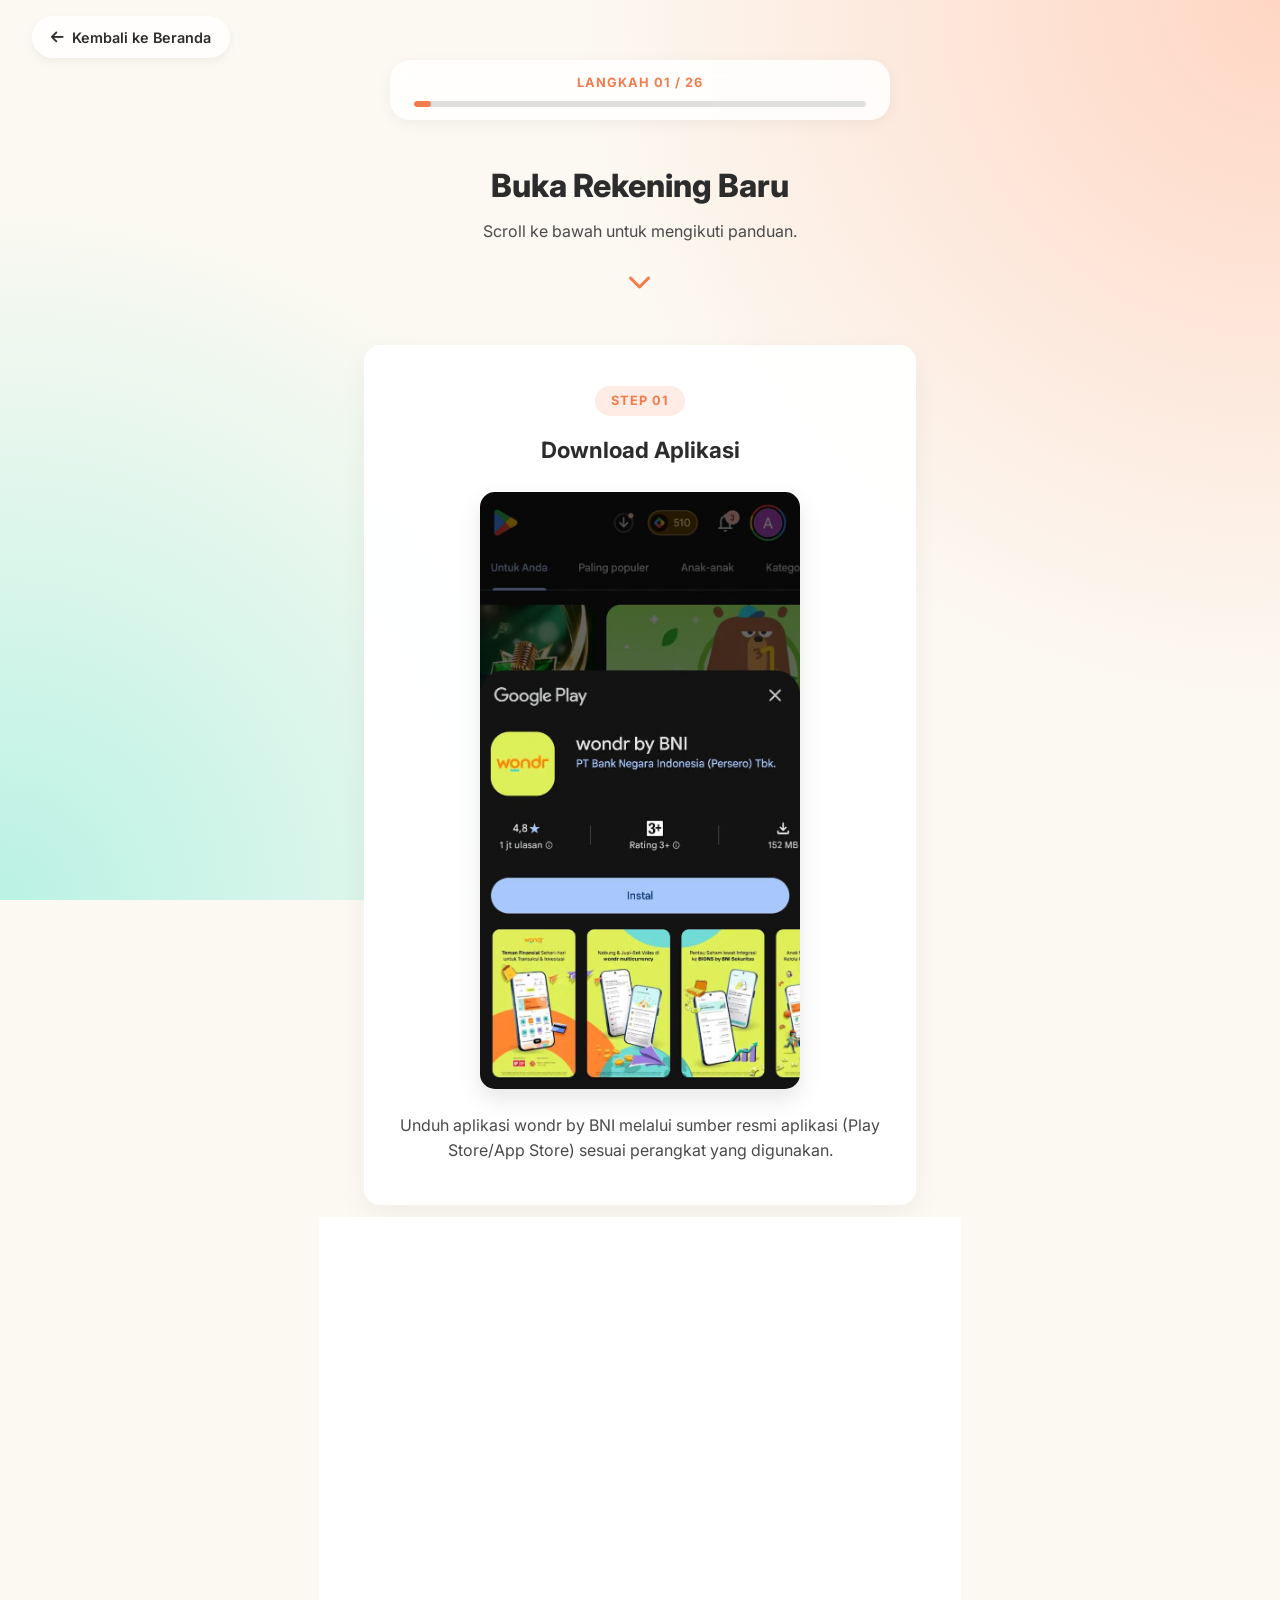
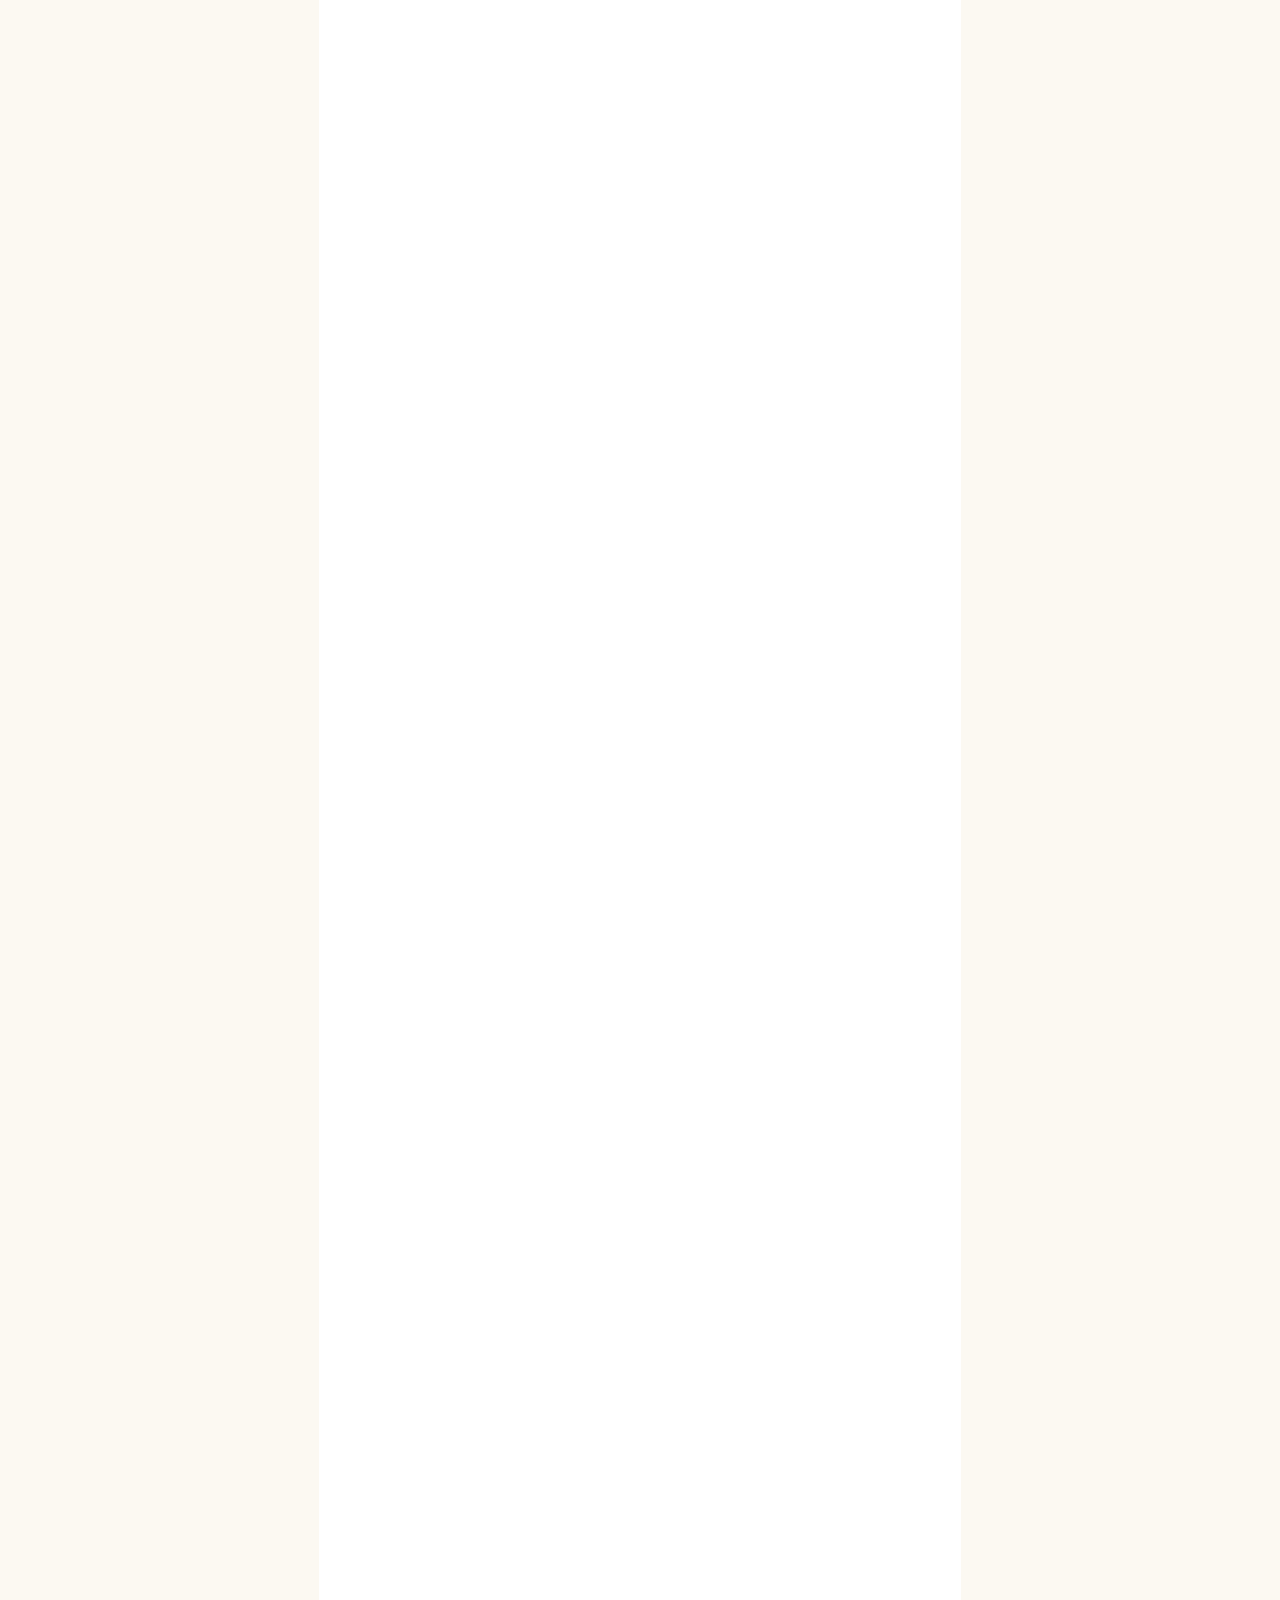
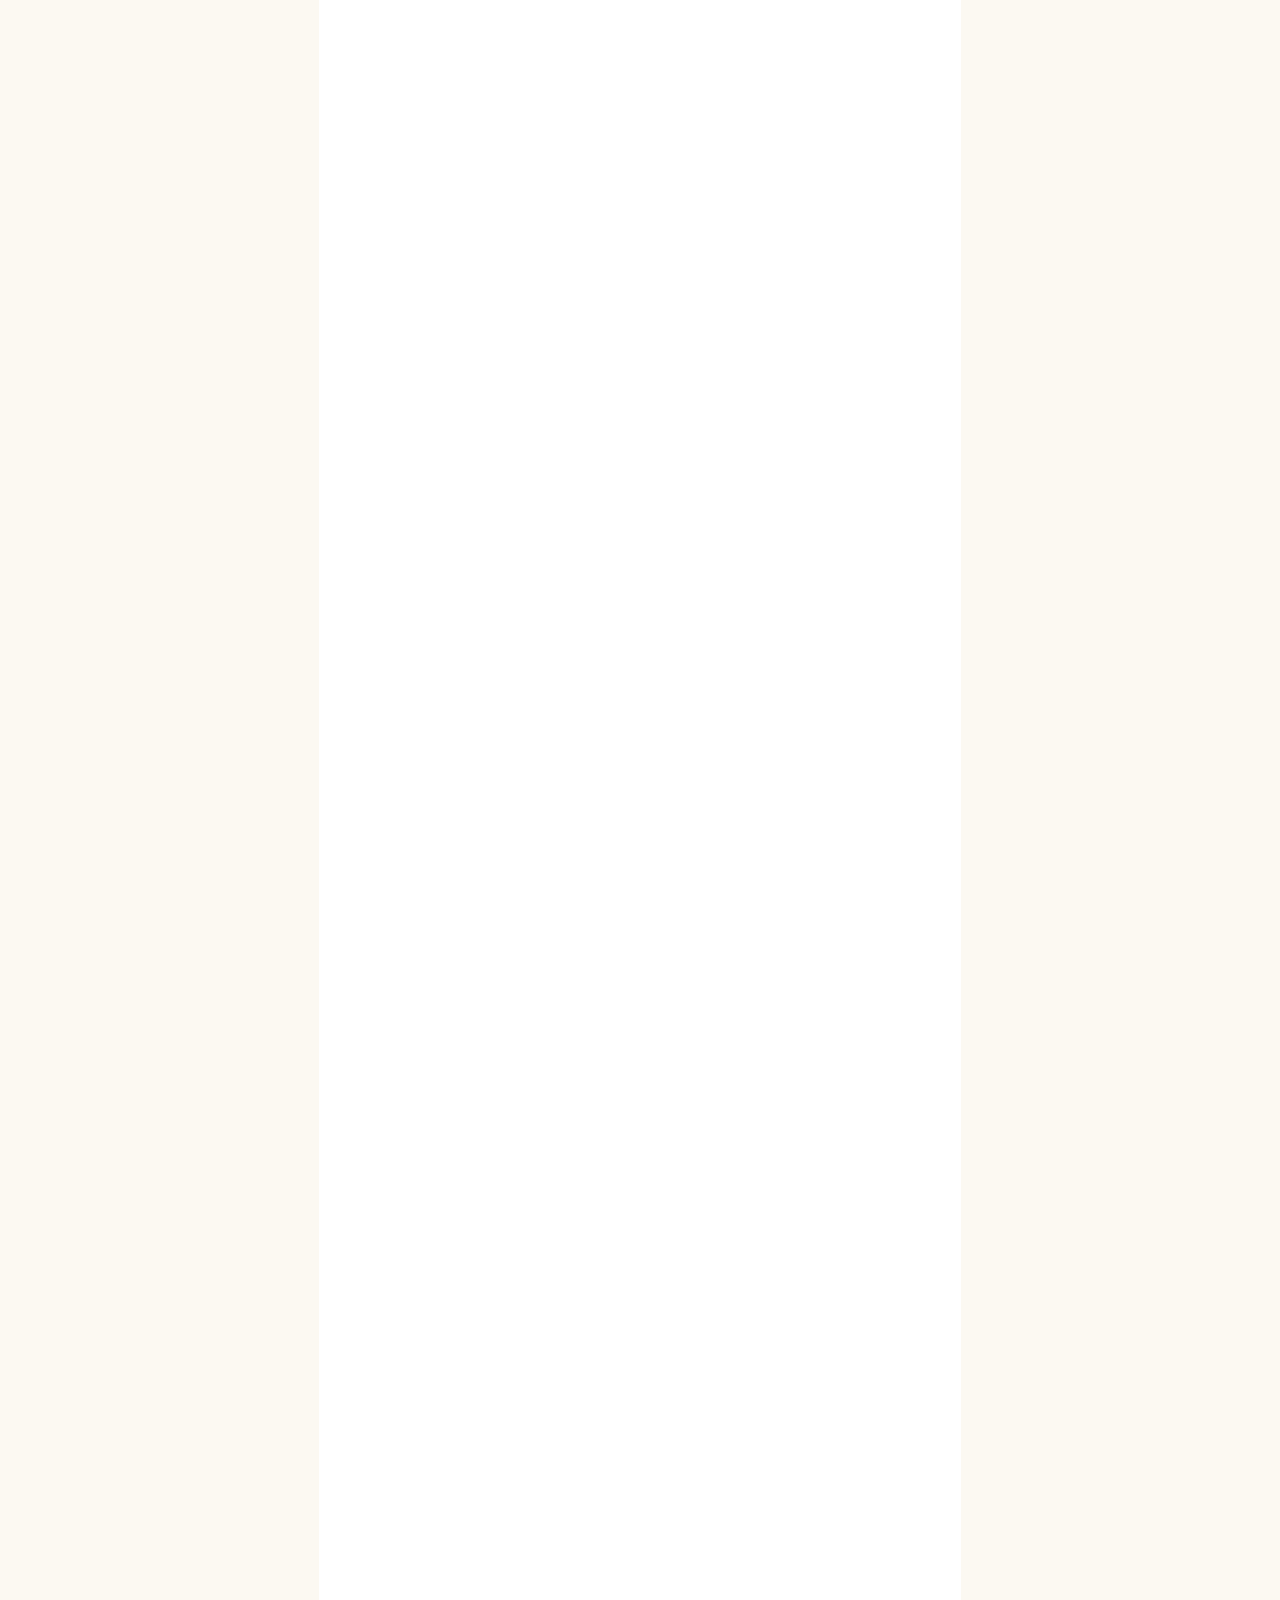
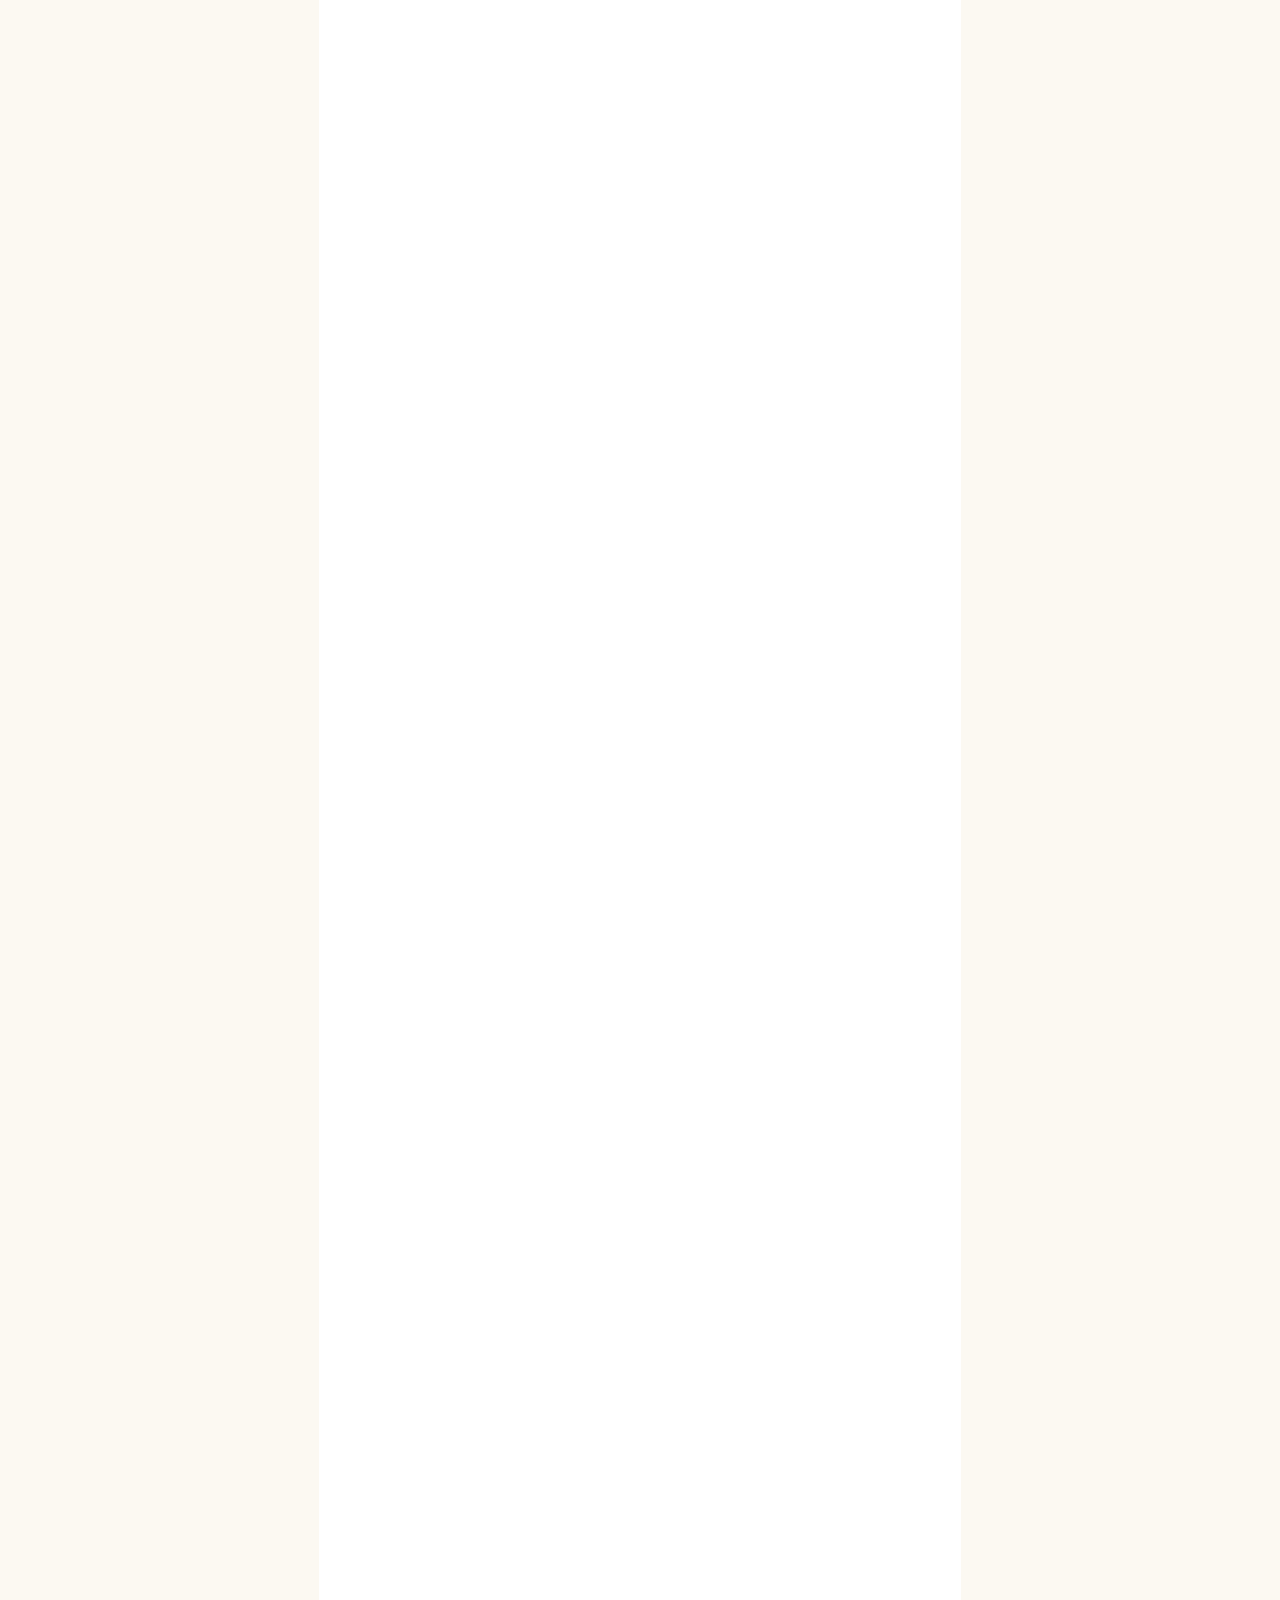
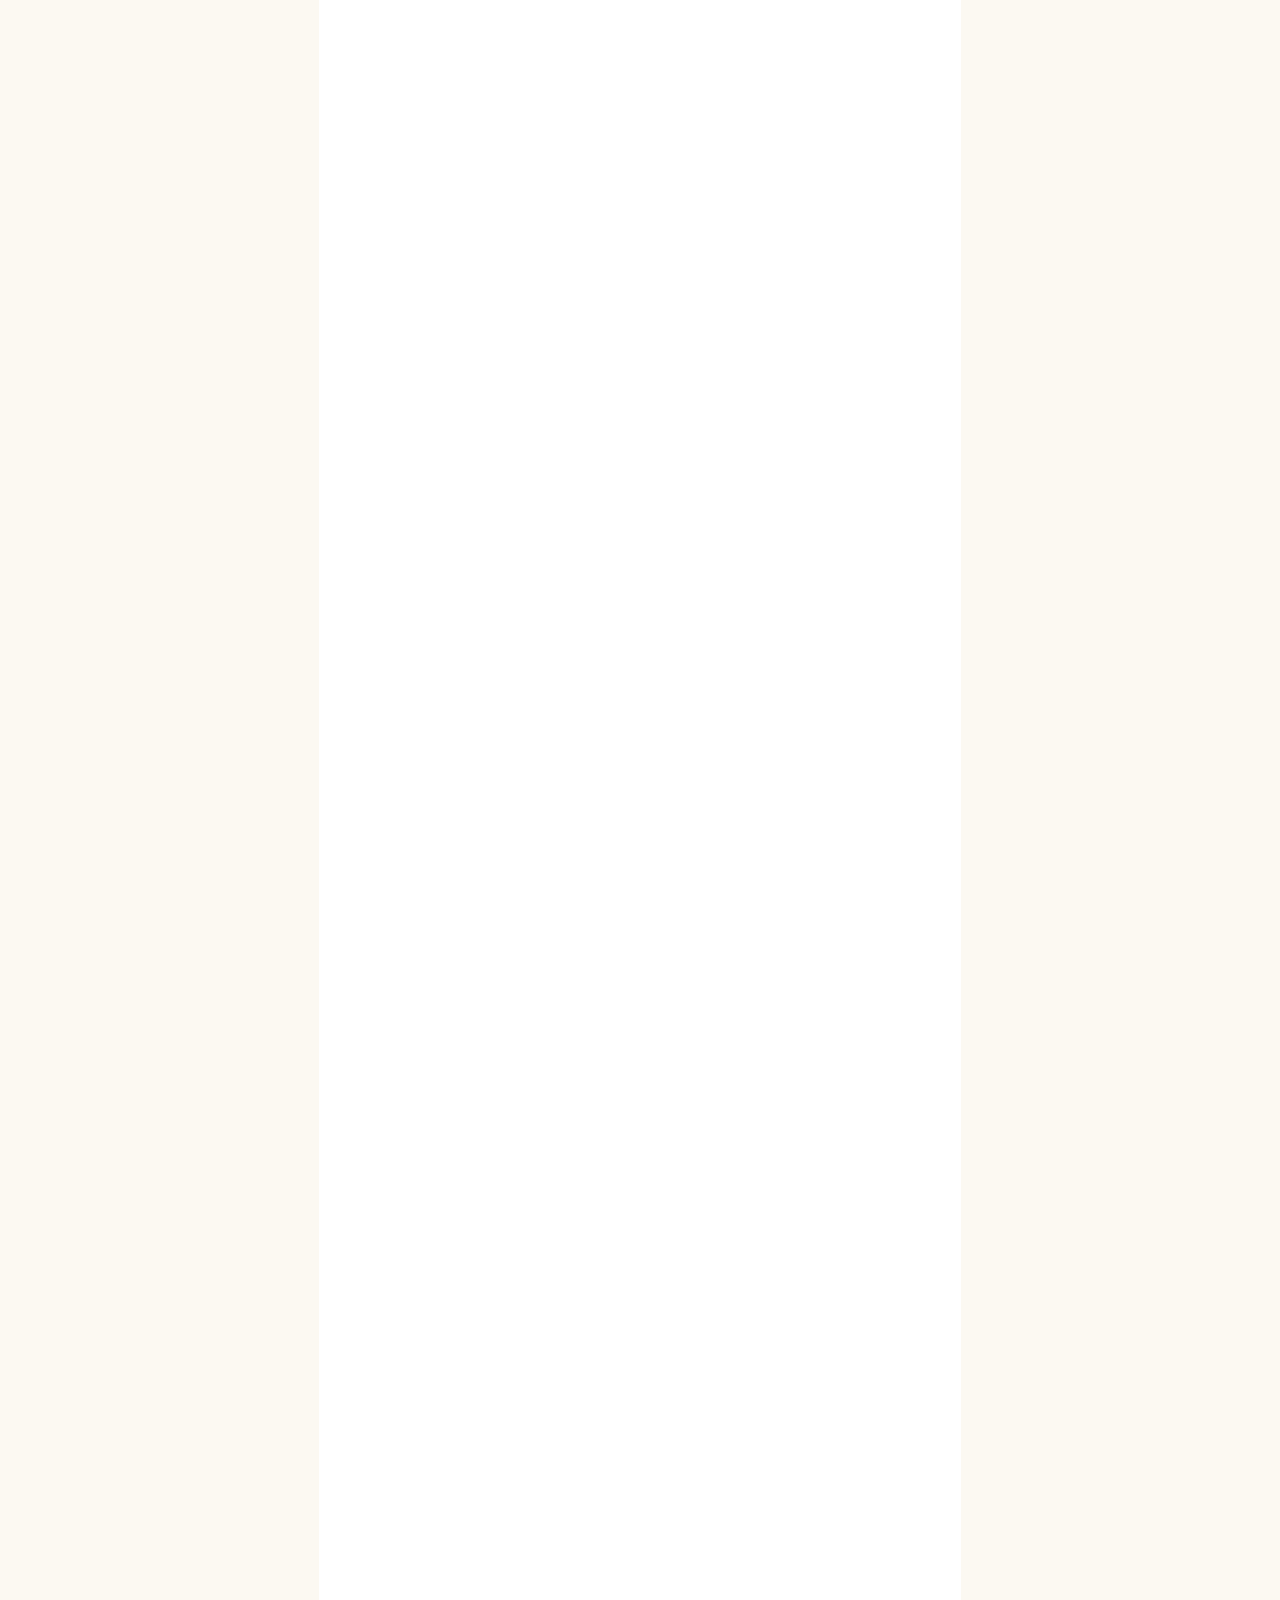
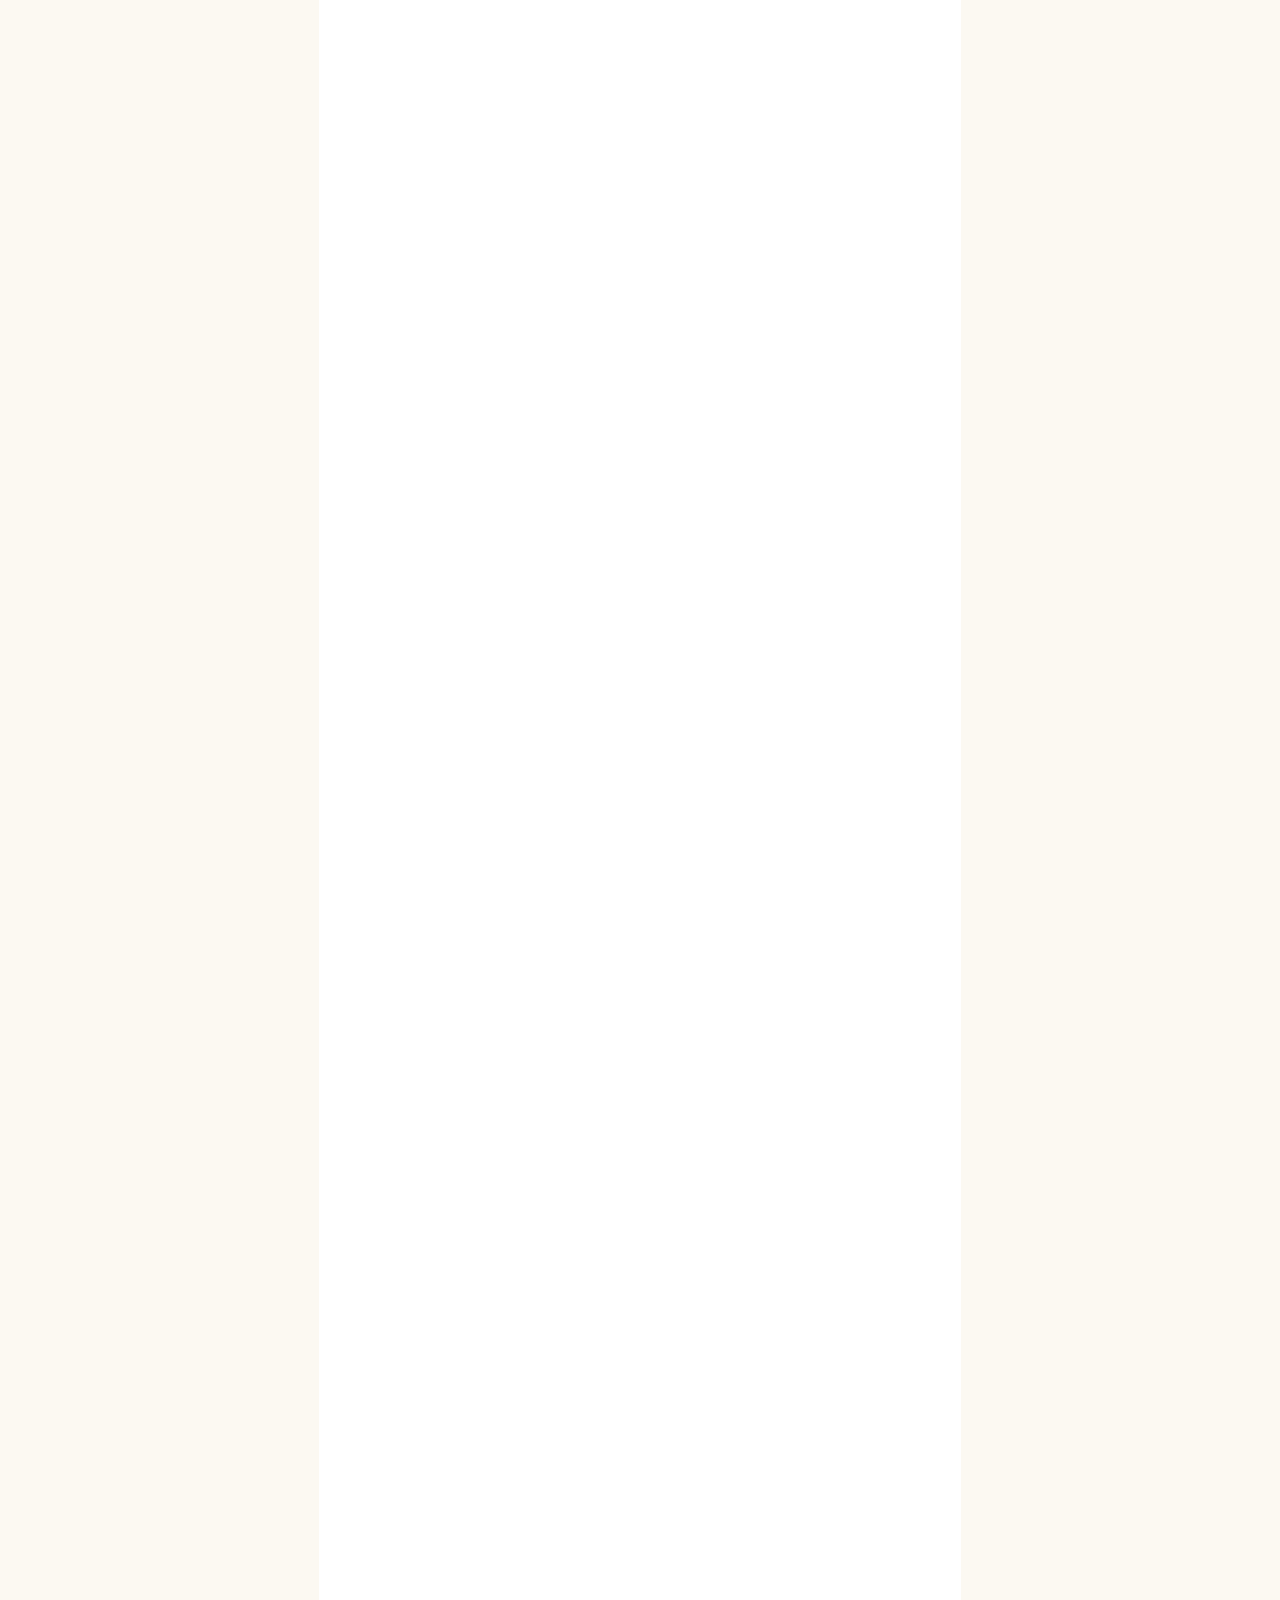
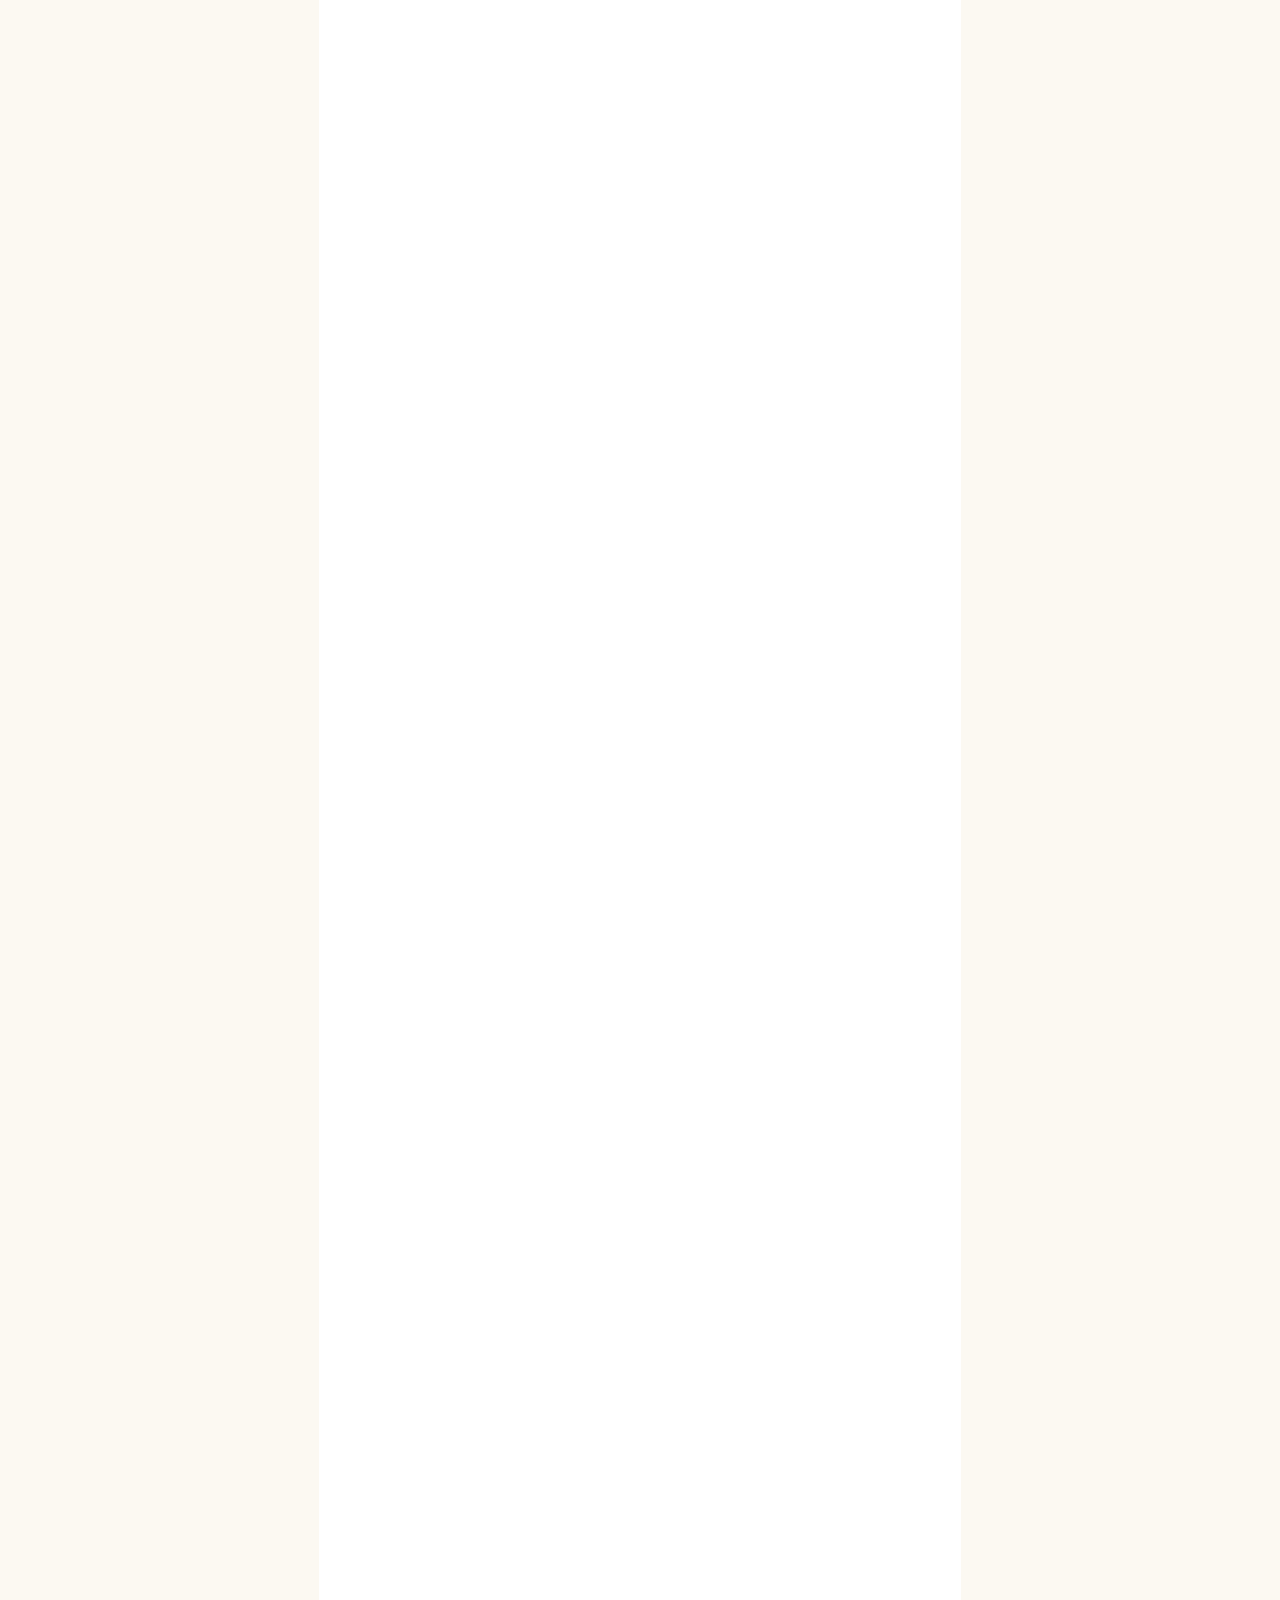
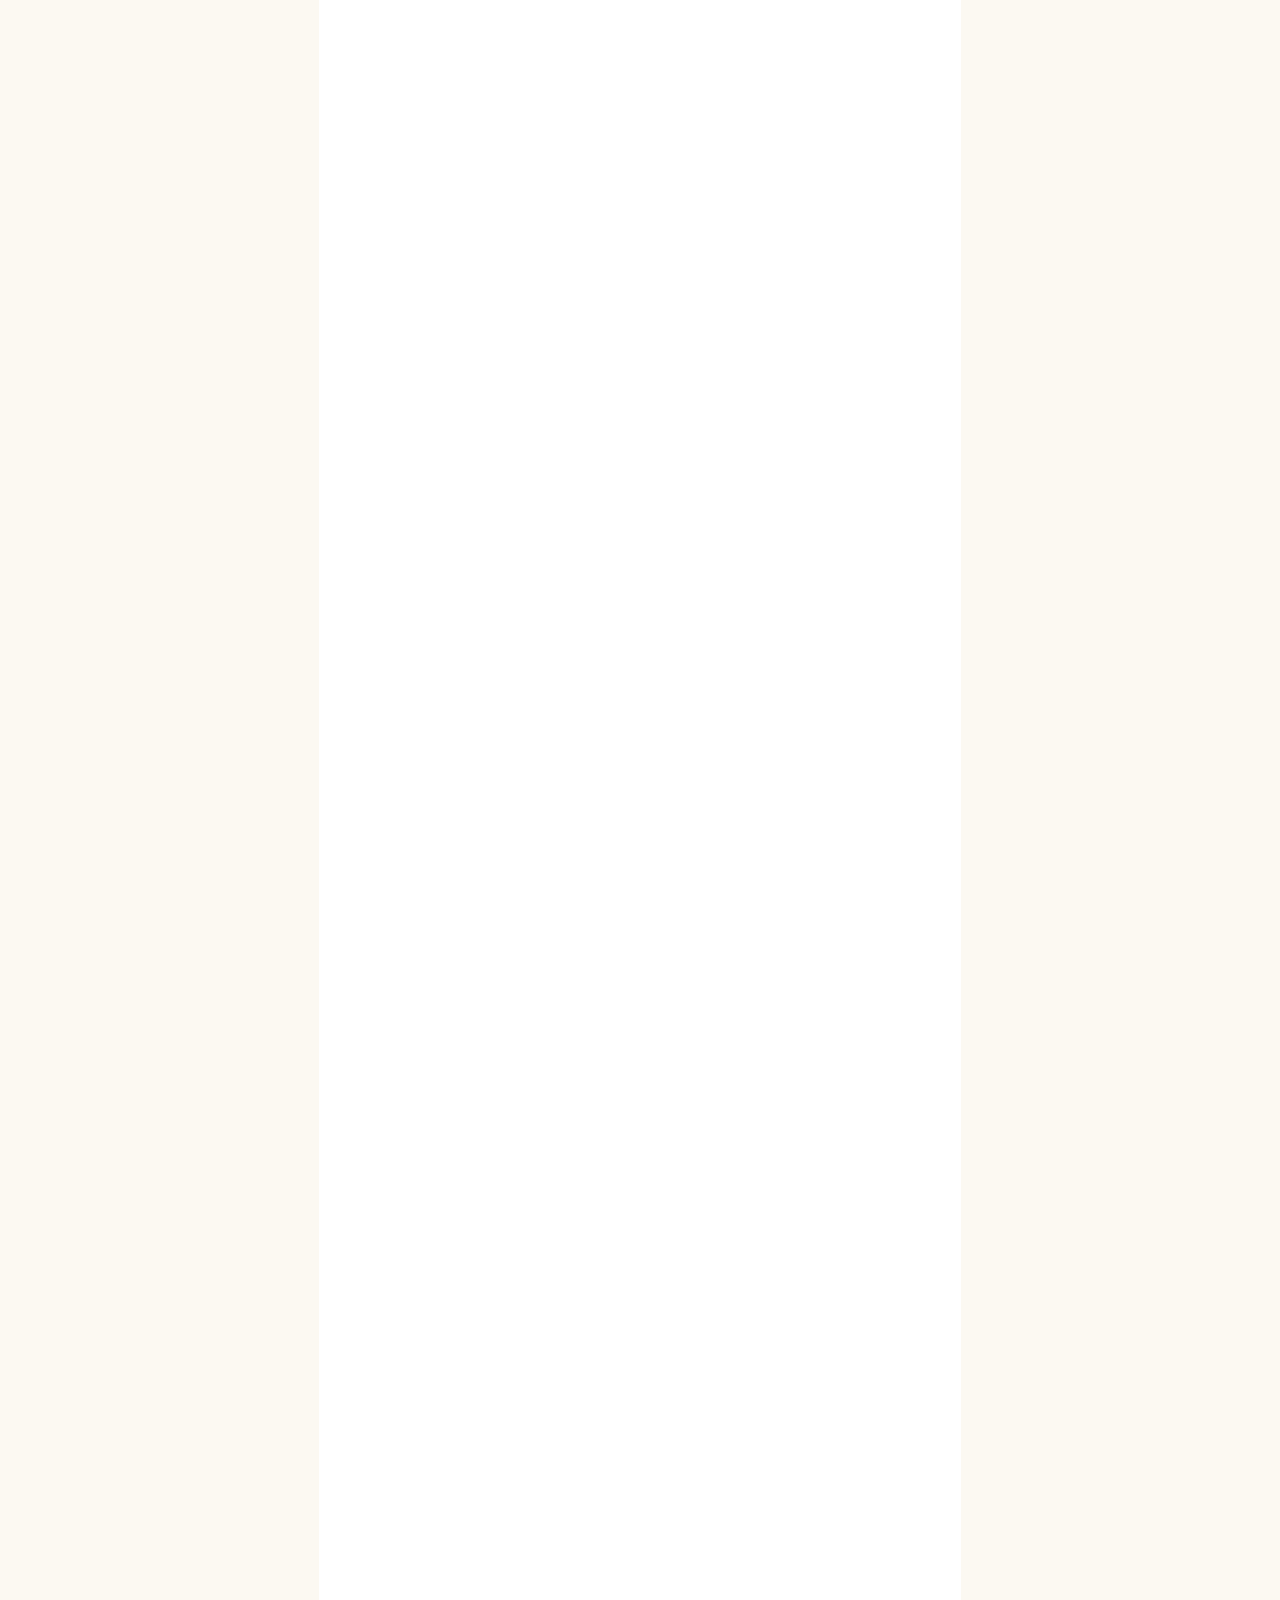
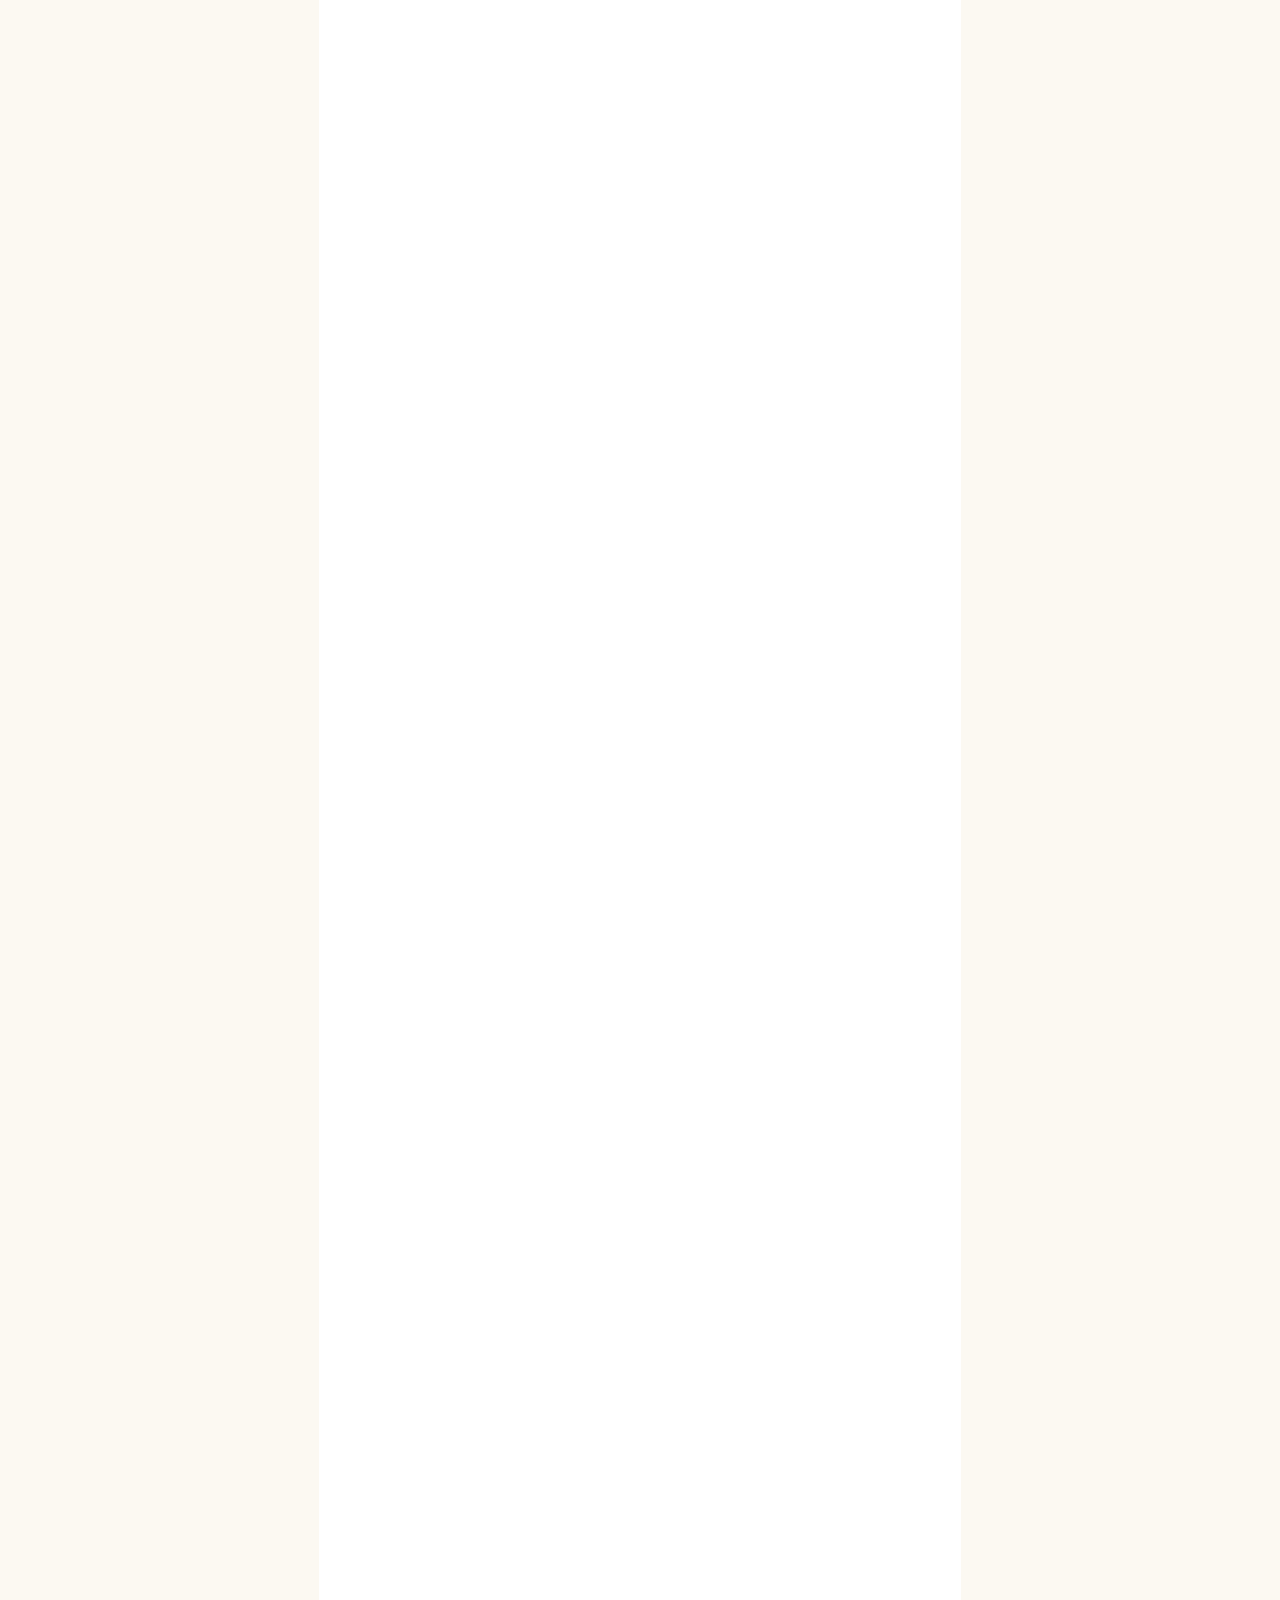
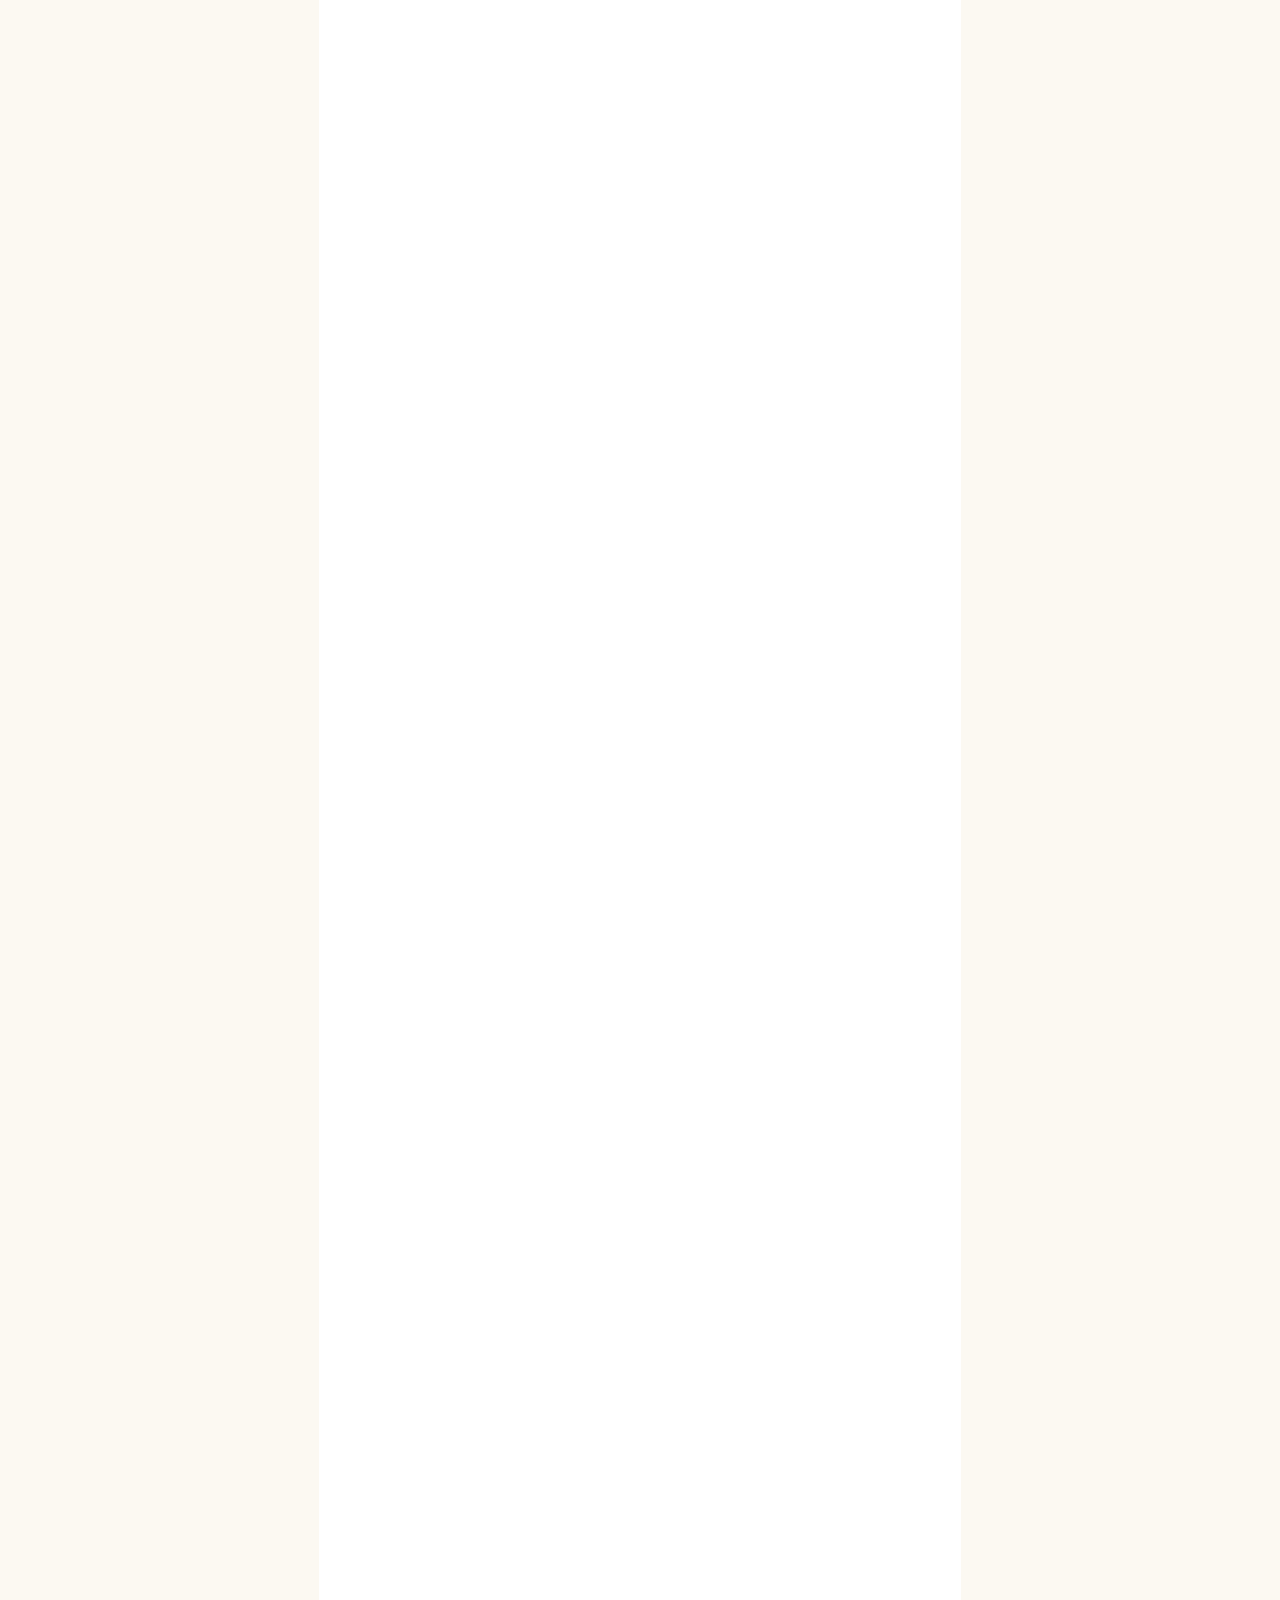
==== pembukaan-rekening.html @ 3a8ff081 "Add files via upload" ====
<!DOCTYPE html>
<html lang="id">
<head>
    <meta charset="UTF-8">
    <meta name="viewport" content="width=device-width, initial-scale=1.0">
    <title>Pembukaan Rekening - BNI DigiCS</title>
    <link rel="stylesheet" href="style.css">
    <link rel="stylesheet" href="https://cdnjs.cloudflare.com/ajax/libs/font-awesome/6.4.0/css/all.min.css">
    <link href="https://fonts.googleapis.com/css2?family=Inter:wght@400;500;600;700&display=swap" rel="stylesheet">
</head>
<body>

    <!-- TOP NAVIGATION (SIMPLE BACK) -->
    <div class="top-nav-simple">
        <a href="index.html" class="btn-back"><i class="fa-solid fa-arrow-left"></i> Kembali ke Beranda</a>
    </div>

    <!-- PROGRESS INDICATOR -->
    <div class="progress-container">
        <div class="progress-text" id="progress-text">LANGKAH 01 / 26</div>
        <div class="progress-bar-bg">
            <div class="progress-bar-fill" id="progress-fill"></div>
        </div>
    </div>

    <!-- WRAPPER UNTUK BISA DI-HIDE SAAT KLIK SELESAI -->
    <div id="main-tutorial-wrapper">
        <main class="tutorial-container" id="tutorial-pembukaan">
            
            <div class="tutorial-header">
                <h1 class="text-dark">Buka Rekening Baru</h1>
                <p>Scroll ke bawah untuk mengikuti panduan.</p>
                <i class="fa-solid fa-chevron-down scroll-indicator animate-bounce"></i>
            </div>

            <!-- STEP 01 -->
            <div class="step" data-step="1" data-total="26">
                <div class="step-number">STEP 01</div>
                <h2 class="step-title">Download Aplikasi</h2>
                <div class="img-wrapper">
                    <img src="assets/images/pembukaan/step-01.png" alt="Download Aplikasi" class="step-image">
                </div>
                <div class="step-desc">
                    <p>Unduh aplikasi wondr by BNI melalui sumber resmi aplikasi (Play Store/App Store) sesuai perangkat yang digunakan.</p>
                </div>
            </div>

            <!-- STEP 02 -->
            <div class="step" data-step="2" data-total="26">
                <div class="step-number">STEP 02</div>
                <h2 class="step-title">Buka Aplikasi dan Tekan "Mulai Sekarang"</h2>
                <div class="img-wrapper">
                    <img src="assets/images/pembukaan/step-02.png" alt="Mulai Sekarang" class="step-image">
                </div>
                <div class="step-desc">
                    <p>Buka aplikasi wondr by BNI, kemudian tekan tombol "Mulai Sekarang" untuk memulai proses.</p>
                </div>
            </div>

            <!-- STEP 03 -->
            <div class="step" data-step="3" data-total="26">
                <div class="step-number">STEP 03</div>
                <h2 class="step-title">Setujui Ketentuan</h2>
                <div class="img-wrapper">
                    <img src="assets/images/pembukaan/step-03.png" alt="Setujui Ketentuan" class="step-image">
                </div>
                <div class="step-desc">
                    <p>Setelah proses dimulai, centang setiap ketentuan yang ditampilkan kemudian tekan tombol "Saya Setuju".</p>
                </div>
            </div>

            <!-- STEP 04 -->
            <div class="step" data-step="4" data-total="26">
                <div class="step-number">STEP 04</div>
                <h2 class="step-title">Isi Nama Panggilan</h2>
                <div class="img-wrapper">
                    <img src="assets/images/pembukaan/step-04.png" alt="Nama Panggilan" class="step-image">
                </div>
                <div class="step-desc">
                    <p>Masukkan nama panggilan sesuai petunjuk yang ditampilkan pada aplikasi.</p>
                </div>
            </div>

            <!-- STEP 05 -->
            <div class="step" data-step="5" data-total="26">
                <div class="step-number">STEP 05</div>
                <h2 class="step-title">Isi Nomor Telepon</h2>
                <div class="img-wrapper">
                    <img src="assets/images/pembukaan/step-05.png" alt="Nomor Telepon" class="step-image">
                </div>
                <div class="step-desc">
                    <p>Masukkan nomor telepon aktif yang dapat digunakan untuk proses verifikasi.</p>
                </div>
            </div>

            <!-- STEP 06 -->
            <div class="step" data-step="6" data-total="26">
                <div class="step-number">STEP 06</div>
                <h2 class="step-title">Pilih Metode OTP dan Masukkan Kode OTP</h2>
                <div class="img-wrapper otp-anim-wrapper">
                    <img src="assets/images/pembukaan/step-06.png" alt="Kode OTP" class="step-image">
                    <div class="anim-overlay otp-box">
                        <span>*</span><span>*</span><span>*</span><span>*</span>
                    </div>
                </div>
                <div class="step-desc">
                    <p>Pilih metode OTP yang tersedia, kemudian masukkan kode OTP yang diterima sesuai instruksi aplikasi.</p>
                </div>
            </div>

            <!-- STEP 07 -->
            <div class="step" data-step="7" data-total="26">
                <div class="step-number">STEP 07</div>
                <h2 class="step-title">Verifikasi e-KTP</h2>
                <div class="img-wrapper scan-anim-wrapper">
                    <img src="assets/images/pembukaan/step-07.png" alt="Verifikasi e-KTP" class="step-image">
                    <div class="anim-overlay scanner-line"></div>
                </div>
                <div class="step-desc">
                    <p>Tekan "Lanjut", lalu periksa semua data apakah sudah sesuai seperti yang ada di e-KTP</p>
                </div>
            </div>

            <!-- STEP 08 -->
            <div class="step" data-step="8" data-total="26">
                <div class="step-number">STEP 08</div>
                <h2 class="step-title">Verifikasi Wajah</h2>
                <div class="img-wrapper face-anim-wrapper">
                    <img src="assets/images/pembukaan/step-08.png" alt="Verifikasi Wajah" class="step-image">
                </div>
                <div class="step-desc">
                    <p>Ikuti instruksi yang diberikan aplikasi untuk melakukan verifikasi wajah.</p>
                </div>
            </div>

            <!-- STEP 09 -->
            <div class="step" data-step="9" data-total="26">
                <div class="step-number">STEP 09</div>
                <h2 class="step-title">Pembuatan Password Login</h2>
                <div class="img-wrapper lock-anim-wrapper">
                    <img src="assets/images/pembukaan/step-09.png" alt="Password Login" class="step-image">
                </div>
                <div class="step-desc">
                    <p>Buat password login sesuai ketentuan yang ditampilkan pada aplikasi.</p>
                </div>
            </div>

            <!-- STEP 10 -->
            <div class="step" data-step="10" data-total="26">
                <div class="step-number">STEP 10</div>
                <h2 class="step-title">Pembuatan PIN wondr</h2>
                <div class="img-wrapper keypad-anim-wrapper">
                    <img src="assets/images/pembukaan/step-10.png" alt="PIN wondr" class="step-image">
                </div>
                <div class="step-desc">
                    <p>Buat PIN wondr berupa 6 digit angka sesuai petunjuk aplikasi.</p>
                </div>
            </div>

            <!-- STEP 11 -->
            <div class="step" data-step="11" data-total="26">
                <div class="step-number">STEP 11</div>
                <h2 class="step-title">Isi Alamat Email Pribadi</h2>
                <div class="img-wrapper email-anim-wrapper">
                    <img src="assets/images/pembukaan/step-11.png" alt="Alamat Email" class="step-image">
                    <i class="fa-regular fa-envelope anim-icon animate-float"></i>
                </div>
                <div class="step-desc">
                    <p>Masukkan alamat email pribadi yang aktif sesuai petunjuk aplikasi untuk keperluan notifikasi.</p>
                </div>
            </div>

            <!-- STEP 12 : CAROUSEL -->
            <div class="step" data-step="12" data-total="26">
                <div class="step-number">STEP 12</div>
                <h2 class="step-title">Pilih Jenis Tabungan</h2>
                
                <div class="carousel-wrapper">
                    <button class="carousel-btn left" id="btn-prev"><i class="fa-solid fa-chevron-left"></i></button>
                    
                    <div class="carousel-container" id="tabungan-carousel">
                        <div class="carousel-slide">
                            <img src="assets/images/tabungan/tabungan-01.png" alt="Tabungan 1">
                        </div>
                        <div class="carousel-slide">
                            <img src="assets/images/tabungan/tabungan-02.png" alt="Tabungan 2">
                        </div>
                        <div class="carousel-slide">
                            <img src="assets/images/tabungan/tabungan-03.png" alt="Tabungan 3">
                        </div>
                    </div>
                    
                    <button class="carousel-btn right" id="btn-next"><i class="fa-solid fa-chevron-right"></i></button>
                </div>
                
                <div class="carousel-indicators" id="carousel-dots">
                    <span class="dot active"></span>
                    <span class="dot"></span>
                    <span class="dot"></span>
                </div>

                <div class="step-desc">
                    <p>Pilih jenis tabungan atau rekening yang paling sesuai dengan kebutuhan Anda. Geser (swipe) untuk melihat pilihan lainnya.</p>
                </div>
            </div>

            <!-- STEP 13 HINGGA 25 -->
            <!-- ... (Sama seperti sebelumnya) ... -->
            <div class="step" data-step="13" data-total="26">
                <div class="step-number">STEP 13</div>
                <h2 class="step-title">Isi Data Personal</h2>
                <div class="img-wrapper"><img src="assets/images/pembukaan/step-13.png" class="step-image"></div>
                <div class="step-desc"><p>Isi data personal sesuai informasi yang diminta pada aplikasi.</p></div>
            </div>

            <div class="step" data-step="14" data-total="26">
                <div class="step-number">STEP 14</div>
                <h2 class="step-title">Isi Nama Ibu Kandung</h2>
                <div class="img-wrapper"><img src="assets/images/pembukaan/step-14.png" class="step-image"></div>
                <div class="step-desc"><p>Masukkan nama lengkap ibu kandung sesuai informasi yang diminta.</p></div>
            </div>

            <div class="step" data-step="15" data-total="26">
                <div class="step-number">STEP 15</div>
                <h2 class="step-title">Isi Alamat e-KTP</h2>
                <div class="img-wrapper"><img src="assets/images/pembukaan/step-15.png" class="step-image"></div>
                <div class="step-desc"><p>Masukkan alamat sesuai dengan data e-KTP.</p></div>
            </div>

            <div class="step" data-step="16" data-total="26">
                <div class="step-number">STEP 16</div>
                <h2 class="step-title">Pilih Pekerjaan</h2>
                <div class="img-wrapper"><img src="assets/images/pembukaan/step-16.png" class="step-image"></div>
                <div class="step-desc"><p>Pilih jenis pekerjaan sesuai kondisi sebenarnya.</p></div>
            </div>

            <div class="step" data-step="17" data-total="26">
                <div class="step-number">STEP 17</div>
                <h2 class="step-title">Data Tempat Bekerja</h2>
                <div class="img-wrapper"><img src="assets/images/pembukaan/step-17.png" class="step-image"></div>
                <div class="step-desc"><p>Isi informasi mengenai tempat bekerja Anda.</p></div>
            </div>

            <div class="step" data-step="18" data-total="26">
                <div class="step-number">STEP 18</div>
                <h2 class="step-title">Sumber Dana Utama</h2>
                <div class="img-wrapper"><img src="assets/images/pembukaan/step-18.png" class="step-image"></div>
                <div class="step-desc"><p>Pilih sumber dana utama Anda.</p></div>
            </div>

            <div class="step" data-step="19" data-total="26">
                <div class="step-number">STEP 19</div>
                <h2 class="step-title">Penghasilan Bulanan</h2>
                <div class="img-wrapper"><img src="assets/images/pembukaan/step-19.png" class="step-image"></div>
                <div class="step-desc"><p>Masukkan penghasilan bulanan sesuai kondisi sebenarnya.</p></div>
            </div>

            <div class="step" data-step="20" data-total="26">
                <div class="step-number">STEP 20</div>
                <h2 class="step-title">Tujuan Buka Rekening</h2>
                <div class="img-wrapper"><img src="assets/images/pembukaan/step-20.png" class="step-image"></div>
                <div class="step-desc"><p>Pilih tujuan pembukaan rekening Anda.</p></div>
            </div>

            <div class="step" data-step="21" data-total="26">
                <div class="step-number">STEP 21</div>
                <h2 class="step-title">Pilih Cabang Pengelola</h2>
                <div class="img-wrapper"><img src="assets/images/pembukaan/step-21.png" class="step-image"></div>
                <div class="step-desc"><p>Pilih cabang BNI yang akan mengelola rekening.</p></div>
            </div>

            <div class="step" data-step="22" data-total="26">
                <div class="step-number">STEP 22</div>
                <h2 class="step-title">Konfirmasi Data</h2>
                <div class="img-wrapper"><img src="assets/images/pembukaan/step-22.png" class="step-image"></div>
                <div class="step-desc"><p>Periksa seluruh data yang telah diisi, lalu Konfirmasi Data & Lanjut.</p></div>
            </div>

            <div class="step" data-step="23" data-total="26">
                <div class="step-number">STEP 23</div>
                <h2 class="step-title">Buat Tanda Tangan</h2>
                <div class="img-wrapper signature-anim-wrapper">
                    <img src="assets/images/pembukaan/step-23.png" class="step-image">
                    <i class="fa-solid fa-pen-nib anim-icon sign-pen"></i>
                </div>
                <div class="step-desc"><p>Buat tanda tangan digital, dan tekan "lanjut" ketika tanda tangan sudah sesuai.</p></div>
            </div>

            <div class="step" data-step="24" data-total="26">
                <div class="step-number">STEP 24</div>
                <h2 class="step-title">Buat PIN Debit Virtual</h2>
                <div class="img-wrapper">
                    <img src="assets/images/pembukaan/step-24.png" class="step-image">
                </div>
                <div class="step-desc"><p>Buat PIN Debit Virtual 6 digit.</p></div>
            </div>

            <div class="step" data-step="25" data-total="26">
                <div class="step-number">STEP 25</div>
                <h2 class="step-title">Verifikasi Email</h2>
                <div class="img-wrapper">
                    <img src="assets/images/pembukaan/step-25.png" class="step-image">
                </div>
                <div class="step-desc"><p>Lakukan verifikasi melalui email yang dikirimkan.</p></div>
            </div>

            <!-- STEP 26 : SUCCESS OPTIONS -->
            <div class="step success-step" data-step="26" data-total="26">
                <div class="success-icon-wrapper">
                    <div class="success-glow"></div>
                    <i class="fa-solid fa-check success-icon animate-pop"></i>
                </div>
                <h2 class="step-title text-center mt-3">Pembukaan Rekening Selesai!</h2>
                <div class="step-desc text-center">
                    <p>Selamat! Seluruh tahapan pembukaan rekening melalui aplikasi wondr by BNI telah selesai.</p>
                    
                    <div class="end-action-buttons">
                        <a href="index.html" class="btn-outline">Kembali ke Beranda</a>
                        <button class="btn-primary btn-selesai">Selesai <i class="fa-solid fa-check-double"></i></button>
                    </div>
                </div>
            </div>
        </main>
    </div>

    <!-- THANK YOU SCREEN (HIDDEN BY DEFAULT) -->
    <div id="thankYouScreen" class="thank-you-screen hidden">
        <div class="thank-you-content animate-pop">
            <div class="ty-icon">
                <i class="fa-solid fa-hand-holding-heart"></i>
            </div>
            <h2>Terima Kasih!</h2>
            <p>Anda telah menyelesaikan panduan interaktif BNI DigiCS.</p>
            <p class="small-text mt-2">Semoga panduan ini bermanfaat untuk Anda.</p>
            <a href="index.html" class="btn-primary mt-3"><i class="fa-solid fa-house"></i> Halaman Utama</a>
        </div>
    </div>

    <!-- BACK TO TOP BUTTON -->
    <button class="back-to-top" id="backToTopBtn">
        <i class="fa-solid fa-arrow-up"></i>
    </button>

    <script src="script.js"></script>
</body>
</html>
---- style.css ----
/* =========================================
   GLOBAL VARIABLES & RESET
========================================= */
:root {
    --primary-color: #006699;
    --primary-dark: #333333;
    --primary-light: #e6f3fa;
    --accent-color: #f47c4c; /* Orange BNI DigiCS */
    --accent-light: #ffede5;
    --bg-base: #fcf9f2;
    --white: #ffffff;
    --text-main: #4a4a4a;
    --text-dark: #2c2c2c;
    --success: #28a745;
    --border-radius: 16px;
    --shadow-soft: 0 10px 30px rgba(0, 0, 0, 0.05);
    --transition: all 0.3s ease;
}

* {
    margin: 0;
    padding: 0;
    box-sizing: border-box;
}

body {
    font-family: 'Inter', sans-serif;
    color: var(--text-main);
    line-height: 1.6;
    overflow-x: hidden;
    
    /* GRADIENT BACKGROUND MENGKUTI REFERENSI GAMBAR */
    background-color: var(--bg-base);
    background-image: 
        radial-gradient(circle at 100% 0%, #ffd6c4 0%, transparent 45%),
        radial-gradient(circle at 0% 100%, #baf2e4 0%, transparent 45%);
    background-attachment: fixed;
    background-size: cover;
}

a {
    text-decoration: none;
    color: inherit;
}

.text-center { text-align: center; }
.text-dark { color: var(--text-dark) !important; }
.text-accent { color: var(--accent-color); }
.mt-2 { margin-top: 1.0rem; }
.mt-3 { margin-top: 2.5rem; }

/* =========================================
   HOME PAGE (Sesuai Referensi image_e36106.jpg)
========================================= */
.home-body {
    display: flex;
    flex-direction: column;
    min-height: 100vh;
    padding: 2rem 1.5rem;
}

.home-header {
    display: flex;
    justify-content: space-between;
    align-items: center;
    max-width: 500px;
    margin: 0 auto 3rem;
    width: 100%;
}

.logo-bni { height: 35px; }
.logo-wondr { height: 40px; }

.home-main {
    flex: 1;
    display: flex;
    flex-direction: column;
    align-items: center;
    max-width: 500px;
    margin: 0 auto;
    width: 100%;
    text-align: center;
}

.home-titles h1 {
    font-size: 2.8rem;
    font-weight: 800;
    color: var(--text-dark);
    line-height: 1.1;
    margin-bottom: 0.2rem;
}

.home-titles h2 {
    font-size: 1.6rem;
    font-weight: 700;
    color: var(--accent-color);
    margin-bottom: 1rem;
}

.home-titles p {
    font-size: 1.1rem;
    color: var(--text-main);
    margin-bottom: 3rem;
}

.home-menus {
    width: 100%;
    display: flex;
    flex-direction: column;
    gap: 1.2rem;
}

.menu-card {
    display: flex;
    justify-content: space-between;
    align-items: center;
    background: var(--white);
    padding: 1.2rem 1.8rem;
    border-radius: 20px;
    font-size: 1.1rem;
    font-weight: 600;
    color: var(--text-dark);
    box-shadow: 0 8px 20px rgba(0,0,0,0.04);
    transition: var(--transition);
    border: 1px solid rgba(255,255,255,0.8);
}

.menu-card:hover {
    transform: translateY(-5px);
    box-shadow: 0 12px 25px rgba(0,0,0,0.08);
}

.home-footer {
    display: flex;
    justify-content: center;
    padding-top: 3rem;
}

.logo-unsrat {
    height: 60px;
    opacity: 0.9;
}

/* =========================================
   TUTORIAL PAGES (TOP NAV & PROGRESS)
========================================= */
.top-nav-simple {
    position: fixed;
    top: 0; left: 0; width: 100%;
    padding: 1rem 2rem;
    z-index: 1000;
}

.btn-back {
    display: inline-flex;
    align-items: center;
    gap: 8px;
    background: rgba(255, 255, 255, 0.8);
    backdrop-filter: blur(5px);
    padding: 0.6rem 1.2rem;
    border-radius: 30px;
    font-weight: 600;
    font-size: 0.9rem;
    color: var(--text-dark);
    box-shadow: 0 4px 10px rgba(0,0,0,0.05);
    transition: var(--transition);
}

.btn-back:hover {
    background: var(--white);
    transform: translateX(-5px);
}

.progress-container {
    position: fixed;
    top: 60px;
    left: 50%;
    transform: translateX(-50%);
    width: 90%;
    max-width: 500px;
    background: rgba(255, 255, 255, 0.85);
    backdrop-filter: blur(10px);
    padding: 0.8rem 1.5rem;
    border-radius: 20px;
    z-index: 999;
    box-shadow: 0 4px 15px rgba(0,0,0,0.05);
    display: flex;
    flex-direction: column;
    align-items: center;
}

.progress-text {
    font-size: 0.8rem;
    font-weight: 700;
    color: var(--accent-color);
    margin-bottom: 0.5rem;
    letter-spacing: 1px;
}

.progress-bar-bg {
    width: 100%;
    height: 6px;
    background: #e0e0e0;
    border-radius: 10px;
    overflow: hidden;
}

.progress-bar-fill {
    height: 100%;
    width: 0%;
    background: var(--accent-color);
    border-radius: 10px;
    transition: width 0.3s ease;
}

/* =========================================
   TUTORIAL CONTENT
========================================= */
.tutorial-container {
    max-width: 600px;
    margin: 0 auto;
    padding: 10rem 1.5rem 5rem;
}

.tutorial-header {
    text-align: center;
    margin-bottom: 3rem;
}

.tutorial-header h1 {
    font-size: 2rem;
    font-weight: 800;
    margin-bottom: 0.5rem;
}

.scroll-indicator {
    font-size: 1.5rem;
    color: var(--accent-color);
    margin-top: 1.5rem;
}

.step {
    background: rgba(255, 255, 255, 0.95);
    backdrop-filter: blur(5px);
    border-radius: var(--border-radius);
    padding: 2.5rem 1.5rem;
    margin-bottom: 3rem;
    box-shadow: var(--shadow-soft);
    display: flex;
    flex-direction: column;
    align-items: center;
    opacity: 0;
    transform: translateY(30px);
    transition: all 0.6s cubic-bezier(0.165, 0.84, 0.44, 1);
    border: 1px solid rgba(255,255,255,1);
}

.step.visible {
    opacity: 1;
    transform: translateY(0);
}

.step-number {
    background: var(--accent-light);
    color: var(--accent-color);
    padding: 0.3rem 1rem;
    border-radius: 20px;
    font-size: 0.8rem;
    font-weight: 700;
    letter-spacing: 1px;
    margin-bottom: 1rem;
}

.step-title {
    font-size: 1.4rem;
    text-align: center;
    margin-bottom: 1.5rem;
    color: var(--text-dark);
}

.img-wrapper {
    position: relative;
    width: 100%;
    max-width: 320px;
    margin: 0 auto 1.5rem;
    border-radius: 15px;
    box-shadow: 0 10px 25px rgba(0,0,0,0.1);
    background: #f0f0f0;
    overflow: hidden;
}

.step-image {
    width: 100%;
    height: auto;
    display: block;
    object-fit: contain;
}

.step-desc {
    width: 100%;
    text-align: center;
    font-size: 1rem;
    color: var(--text-main);
}

/* CAROUSEL */
.carousel-wrapper {
    position: relative;
    width: 100%;
    max-width: 350px;
    margin: 0 auto 1rem;
    display: flex;
    align-items: center;
}
.carousel-container {
    display: flex;
    overflow-x: auto;
    scroll-snap-type: x mandatory;
    scroll-behavior: smooth;
    -webkit-overflow-scrolling: touch;
    width: 100%;
    gap: 15px;
    padding: 10px 5px;
}
.carousel-container::-webkit-scrollbar { display: none; }
.carousel-slide {
    flex: 0 0 100%;
    scroll-snap-align: center;
    border-radius: 16px;
    box-shadow: 0 5px 15px rgba(0,0,0,0.08);
}
.carousel-slide img {
    width: 100%; display: block; border-radius: 16px;
}
.carousel-indicators {
    display: flex; justify-content: center; gap: 8px; margin-bottom: 1.5rem;
}
.dot {
    width: 8px; height: 8px; background: #ccc; border-radius: 50%; transition: 0.3s;
}
.dot.active { background: var(--accent-color); transform: scale(1.3); }

/* =========================================
   END BUTTONS & THANK YOU SCREEN
========================================= */
.end-action-buttons {
    display: flex;
    flex-direction: column;
    gap: 10px;
    margin-top: 2rem;
    width: 100%;
    max-width: 300px;
    margin-left: auto;
    margin-right: auto;
}

.btn-primary {
    display: inline-block;
    padding: 0.9rem 1.5rem;
    background: var(--accent-color);
    color: var(--white);
    border: none;
    border-radius: 30px;
    font-weight: 600;
    font-size: 1rem;
    cursor: pointer;
    transition: var(--transition);
    text-align: center;
}
.btn-primary:hover {
    background: #e66a39;
    box-shadow: 0 5px 15px rgba(244, 124, 76, 0.4);
}

.btn-outline {
    display: inline-block;
    padding: 0.9rem 1.5rem;
    background: transparent;
    color: var(--text-dark);
    border: 2px solid #ddd;
    border-radius: 30px;
    font-weight: 600;
    font-size: 1rem;
    cursor: pointer;
    transition: var(--transition);
    text-align: center;
}
.btn-outline:hover {
    border-color: var(--text-dark);
    background: rgba(0,0,0,0.02);
}

/* Thank You Screen */
.thank-you-screen {
    position: absolute;
    top: 0; left: 0; width: 100%; min-height: 100vh;
    display: flex;
    align-items: center;
    justify-content: center;
    padding: 2rem;
    z-index: 500;
}
.thank-you-screen.hidden {
    display: none !important;
}

.thank-you-content {
    background: var(--white);
    padding: 3rem 2rem;
    border-radius: 24px;
    text-align: center;
    box-shadow: 0 20px 40px rgba(0,0,0,0.08);
    max-width: 400px;
    width: 100%;
}

.ty-icon {
    font-size: 4rem;
    color: var(--accent-color);
    margin-bottom: 1rem;
}

.thank-you-content h2 {
    font-size: 2rem;
    color: var(--text-dark);
    margin-bottom: 0.5rem;
}

.small-text {
    font-size: 0.9rem;
    color: #888;
}

/* =========================================
   ANIMATIONS & BACK TO TOP
========================================= */
@keyframes fadeUp {
    from { opacity: 0; transform: translateY(20px); }
    to { opacity: 1; transform: translateY(0); }
}
@keyframes bounce {
    0%, 20%, 50%, 80%, 100% { transform: translateY(0); }
    40% { transform: translateY(-10px); }
    60% { transform: translateY(-5px); }
}
@keyframes popIn {
    0% { transform: scale(0.8); opacity: 0; }
    100% { transform: scale(1); opacity: 1; }
}

.animate-fade-up { animation: fadeUp 0.8s ease forwards; }
.animate-bounce { animation: bounce 2s infinite; }
.animate-pop { animation: popIn 0.5s cubic-bezier(0.175, 0.885, 0.32, 1.275) forwards; }

.back-to-top {
    position: fixed;
    bottom: 30px;
    right: 30px;
    width: 50px;
    height: 50px;
    background: var(--accent-color);
    color: white;
    border: none;
    border-radius: 50%;
    font-size: 1.2rem;
    cursor: pointer;
    box-shadow: 0 4px 15px rgba(244, 124, 76, 0.3);
    opacity: 0;
    visibility: hidden;
    transition: var(--transition);
    z-index: 99;
}
.back-to-top.show {
    opacity: 1;
    visibility: visible;
}

/* Responsiveness adjustments */
@media (max-width: 400px) {
    .home-titles h1 { font-size: 2.2rem; }
    .home-titles h2 { font-size: 1.3rem; }
}
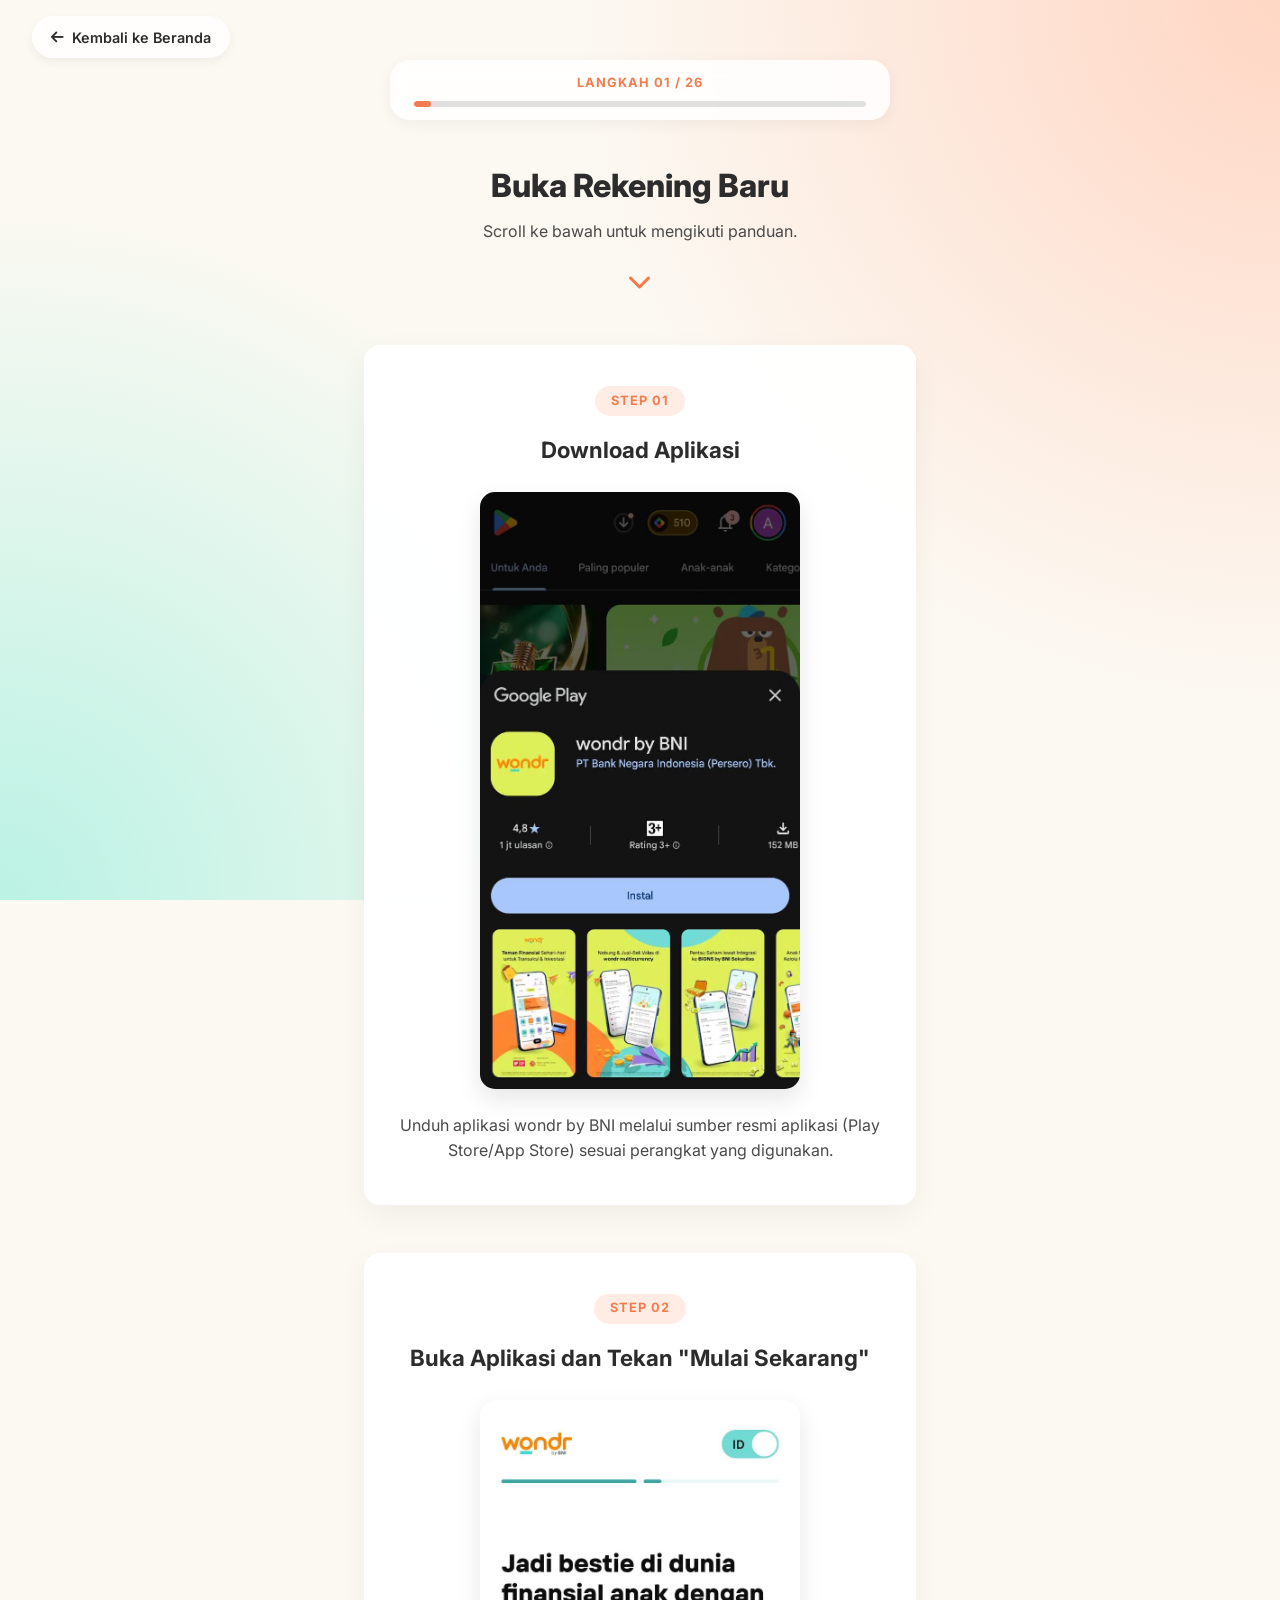
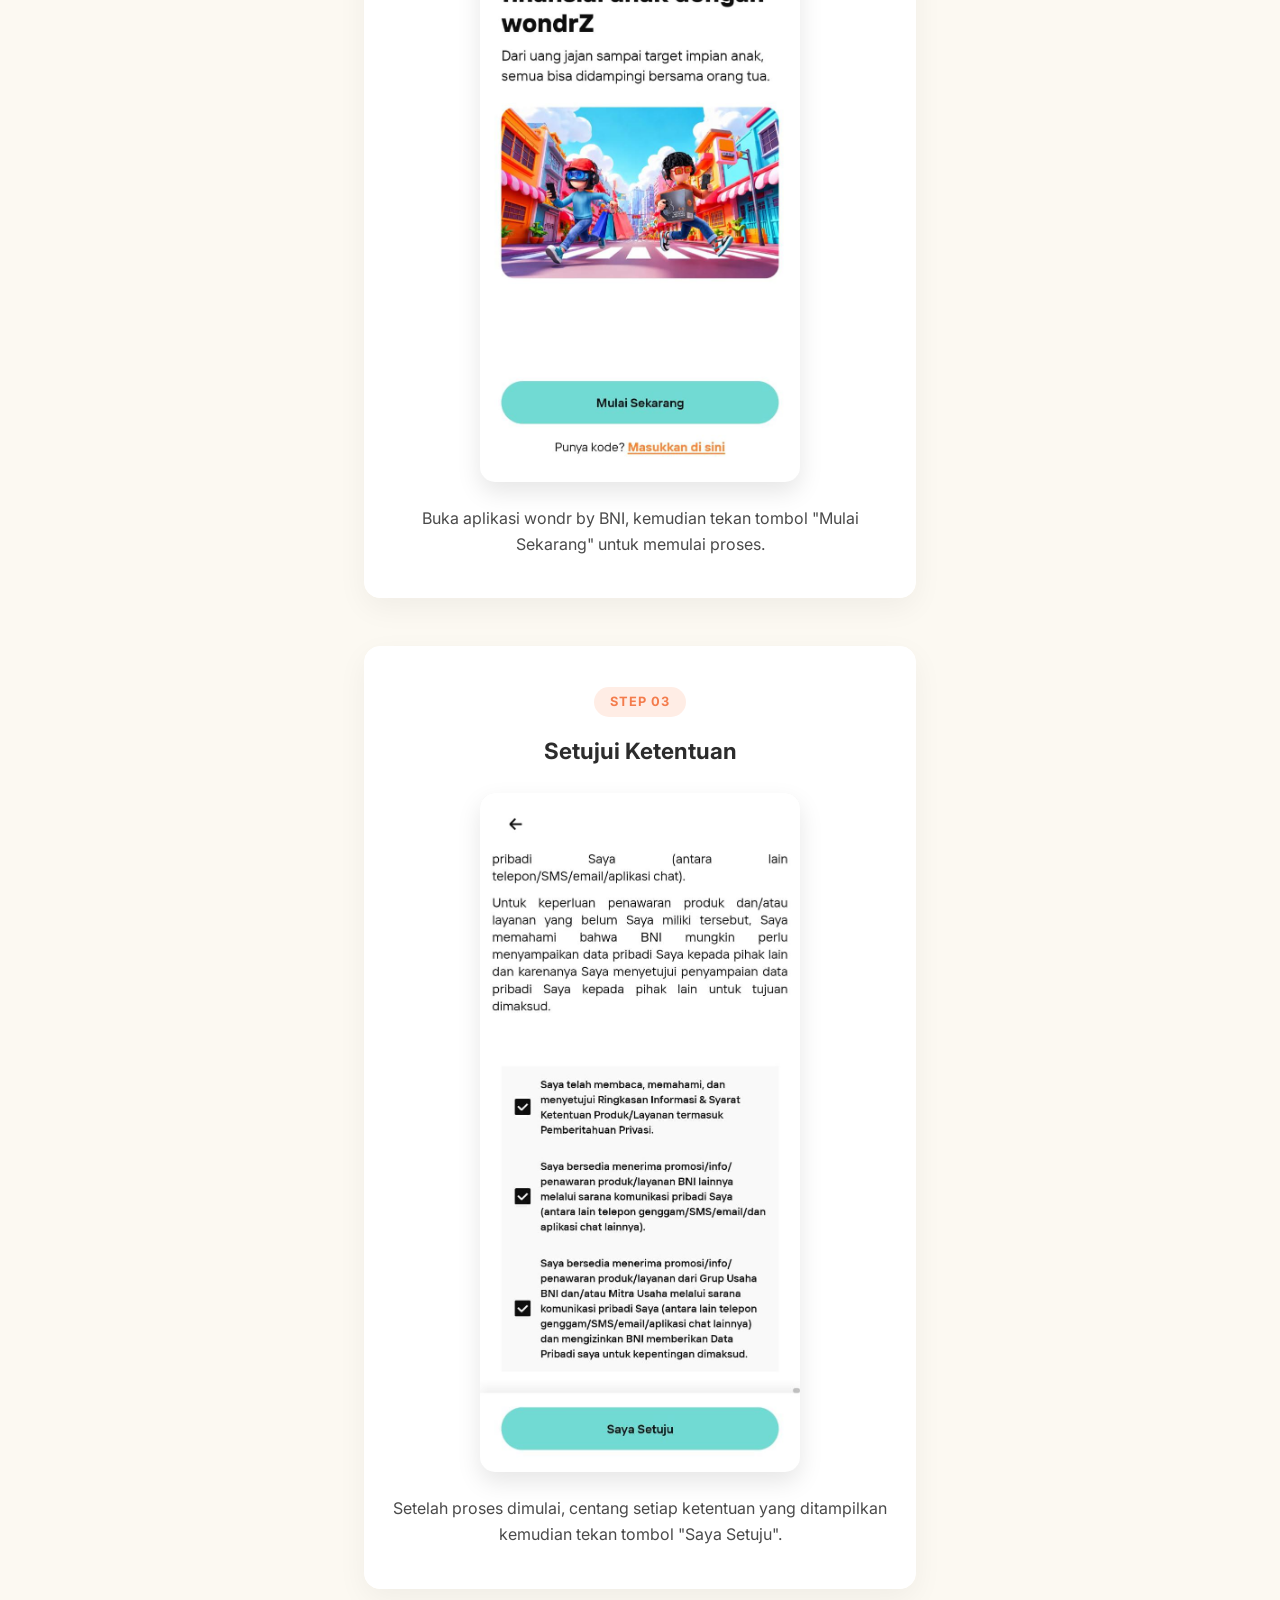
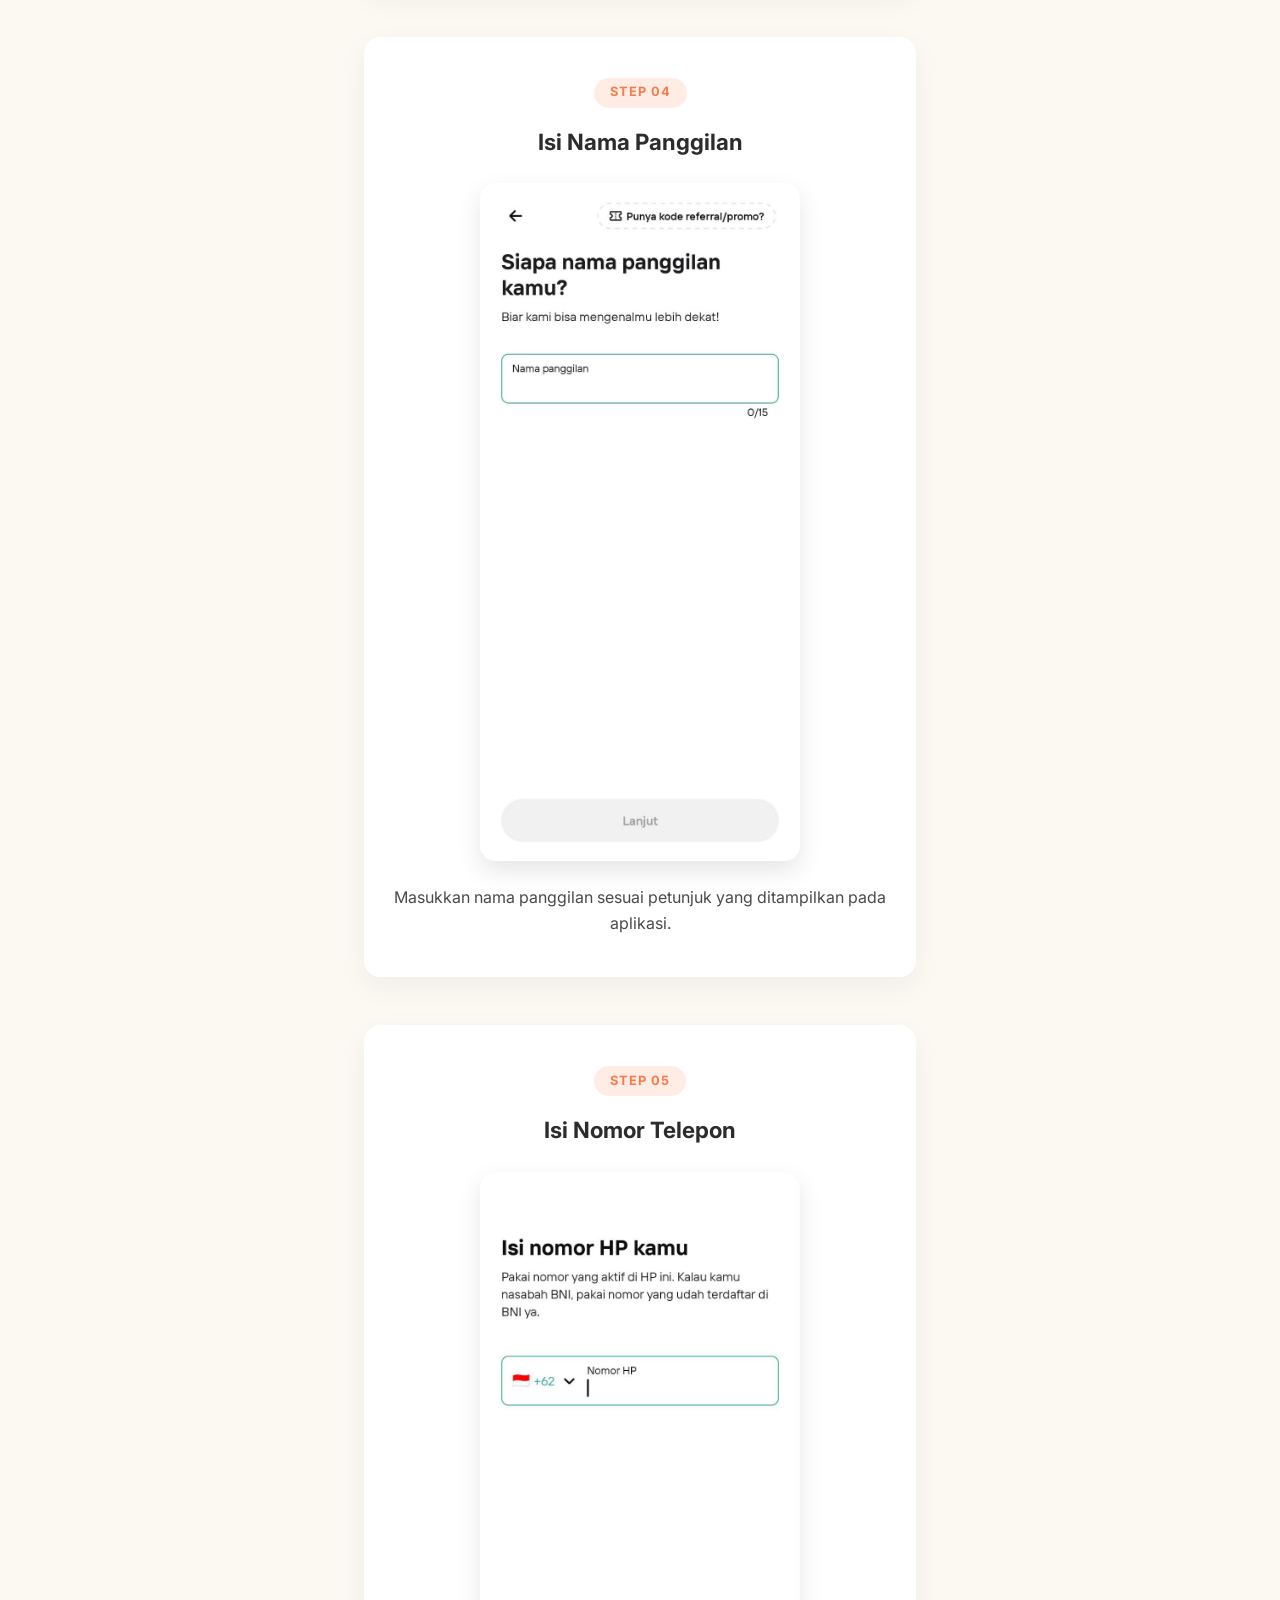
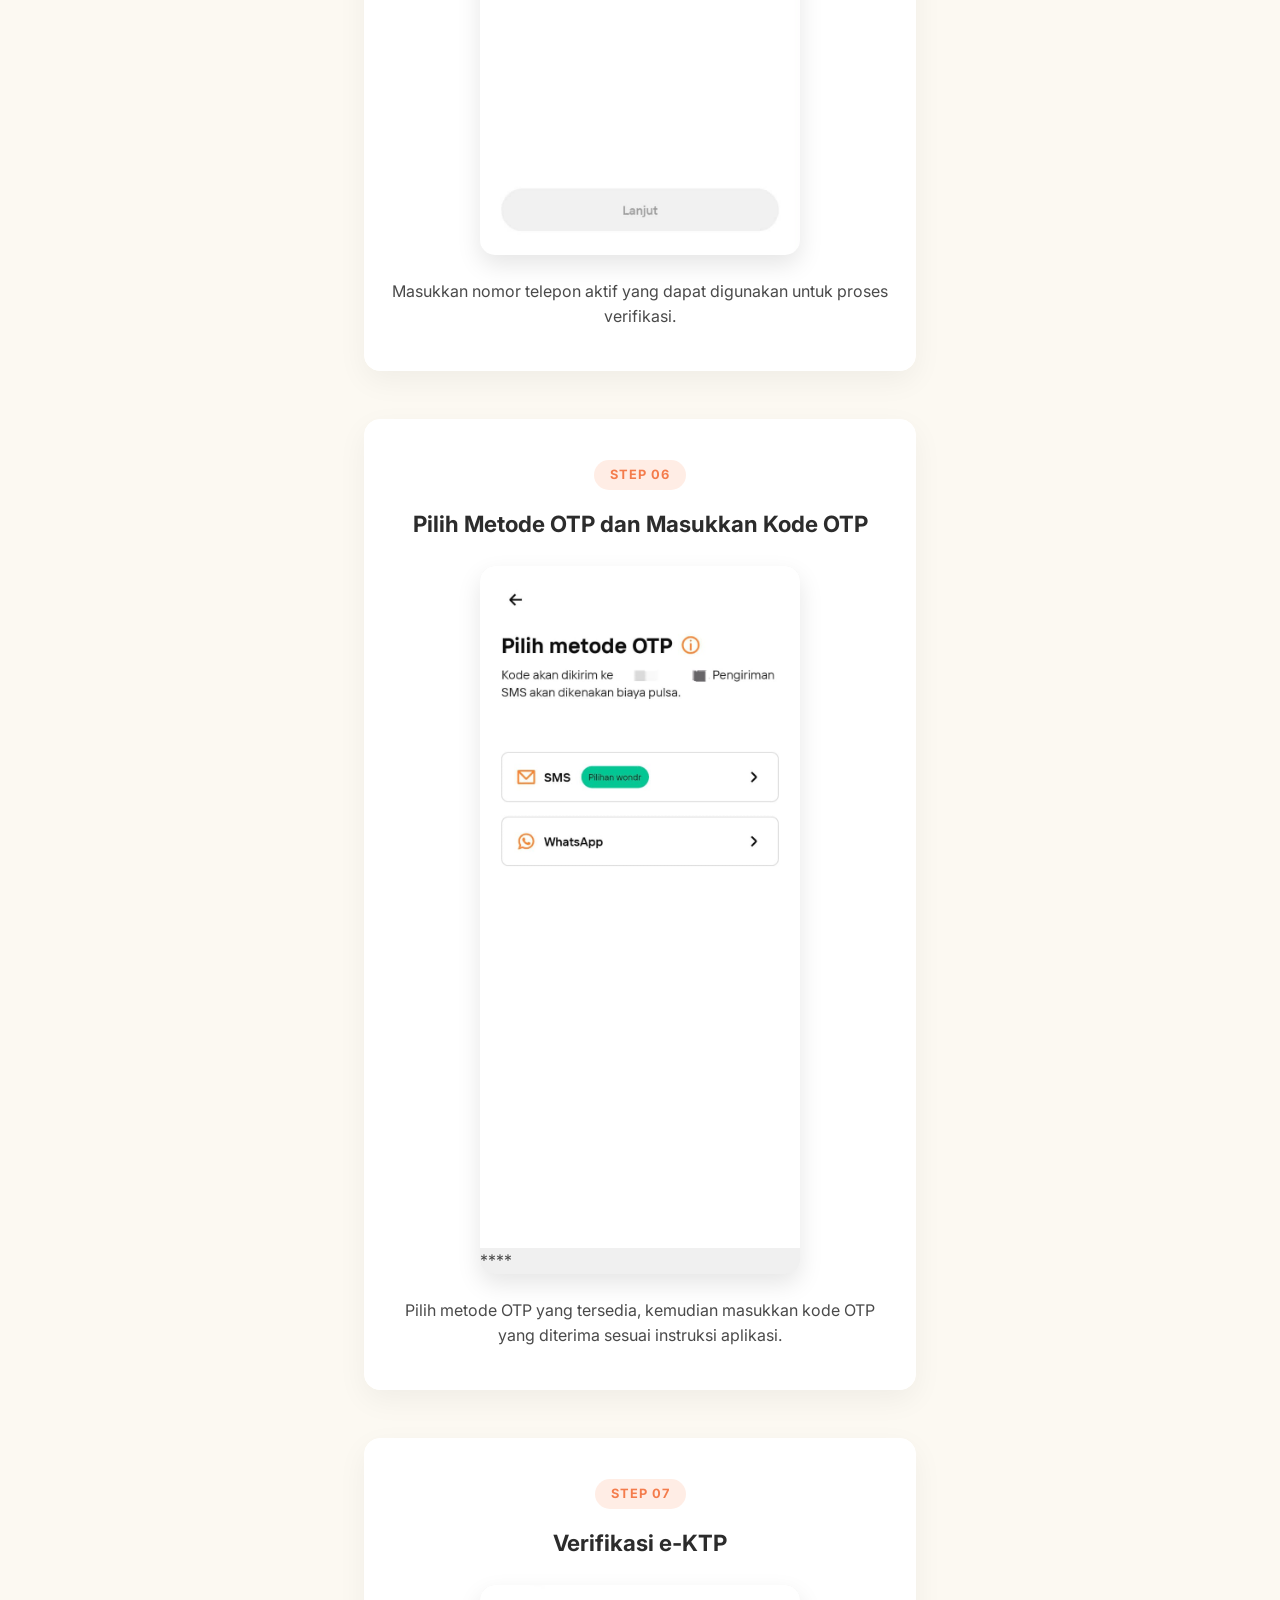
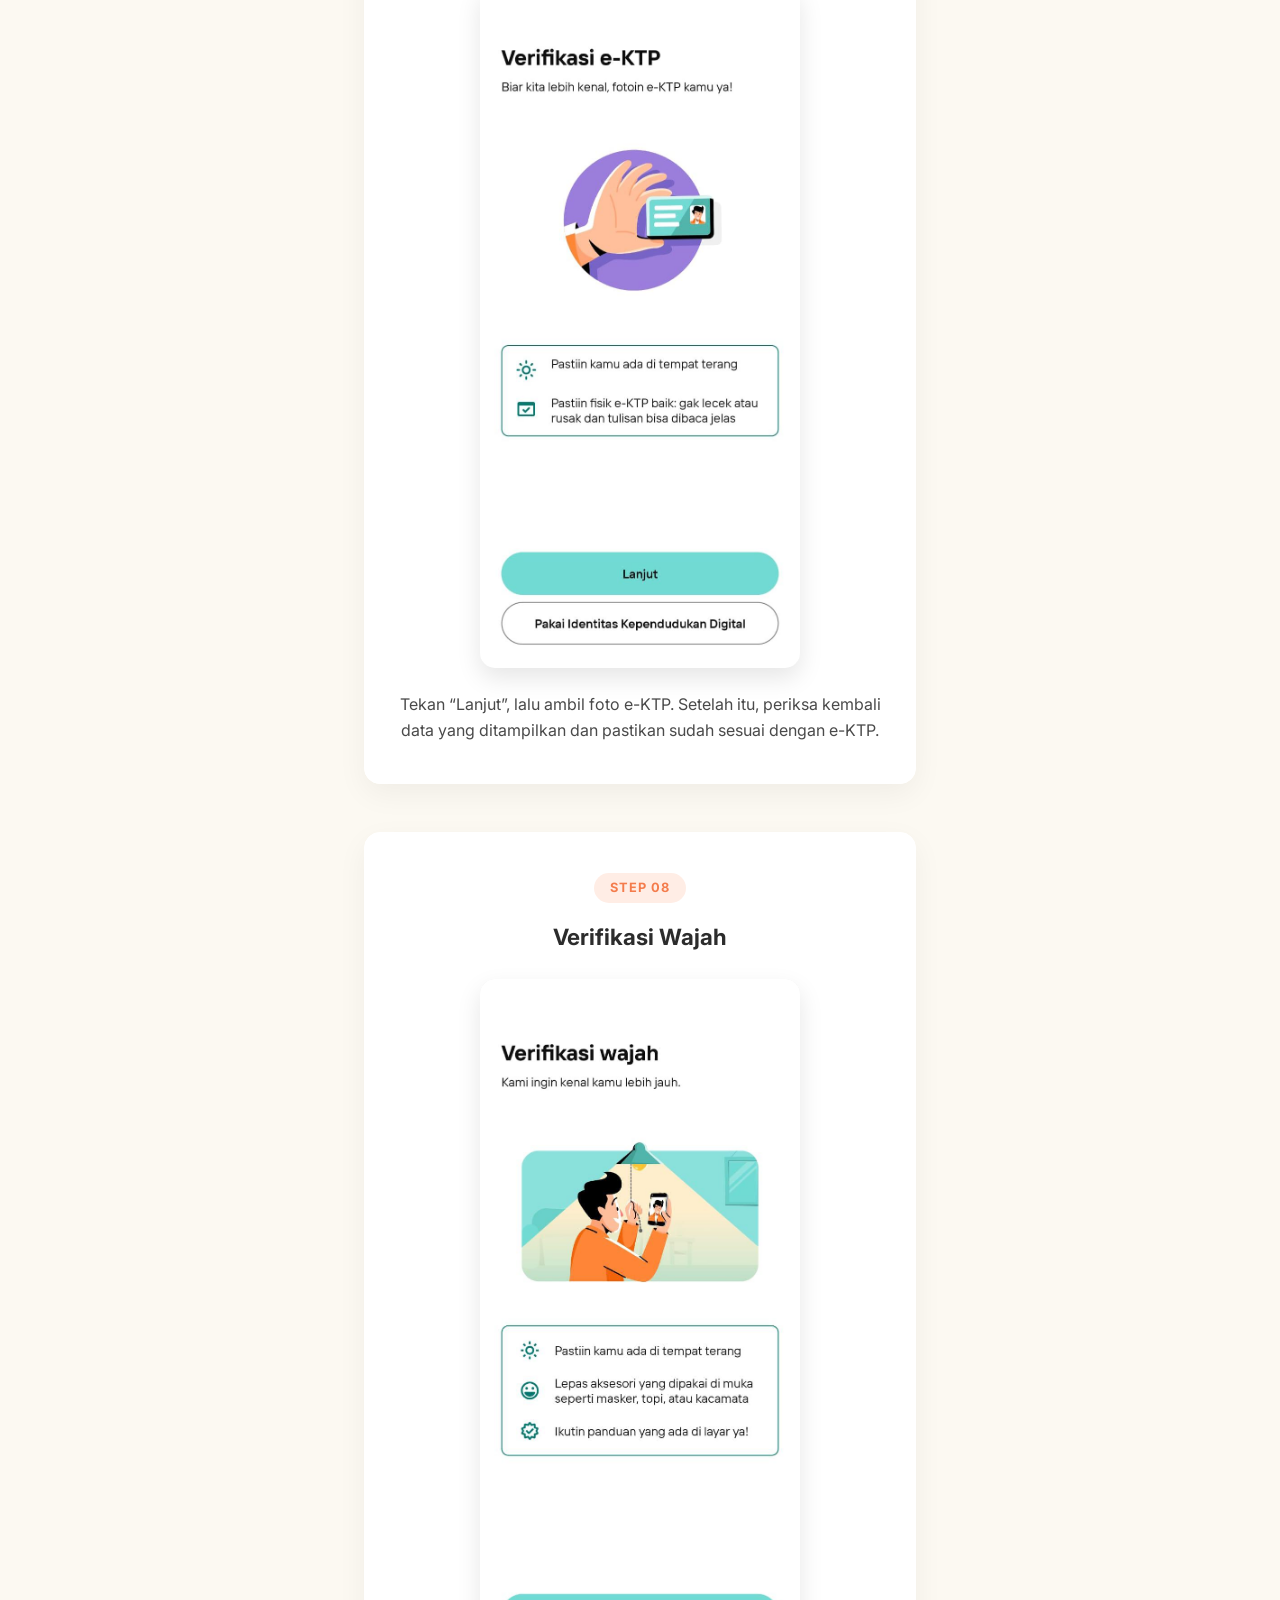
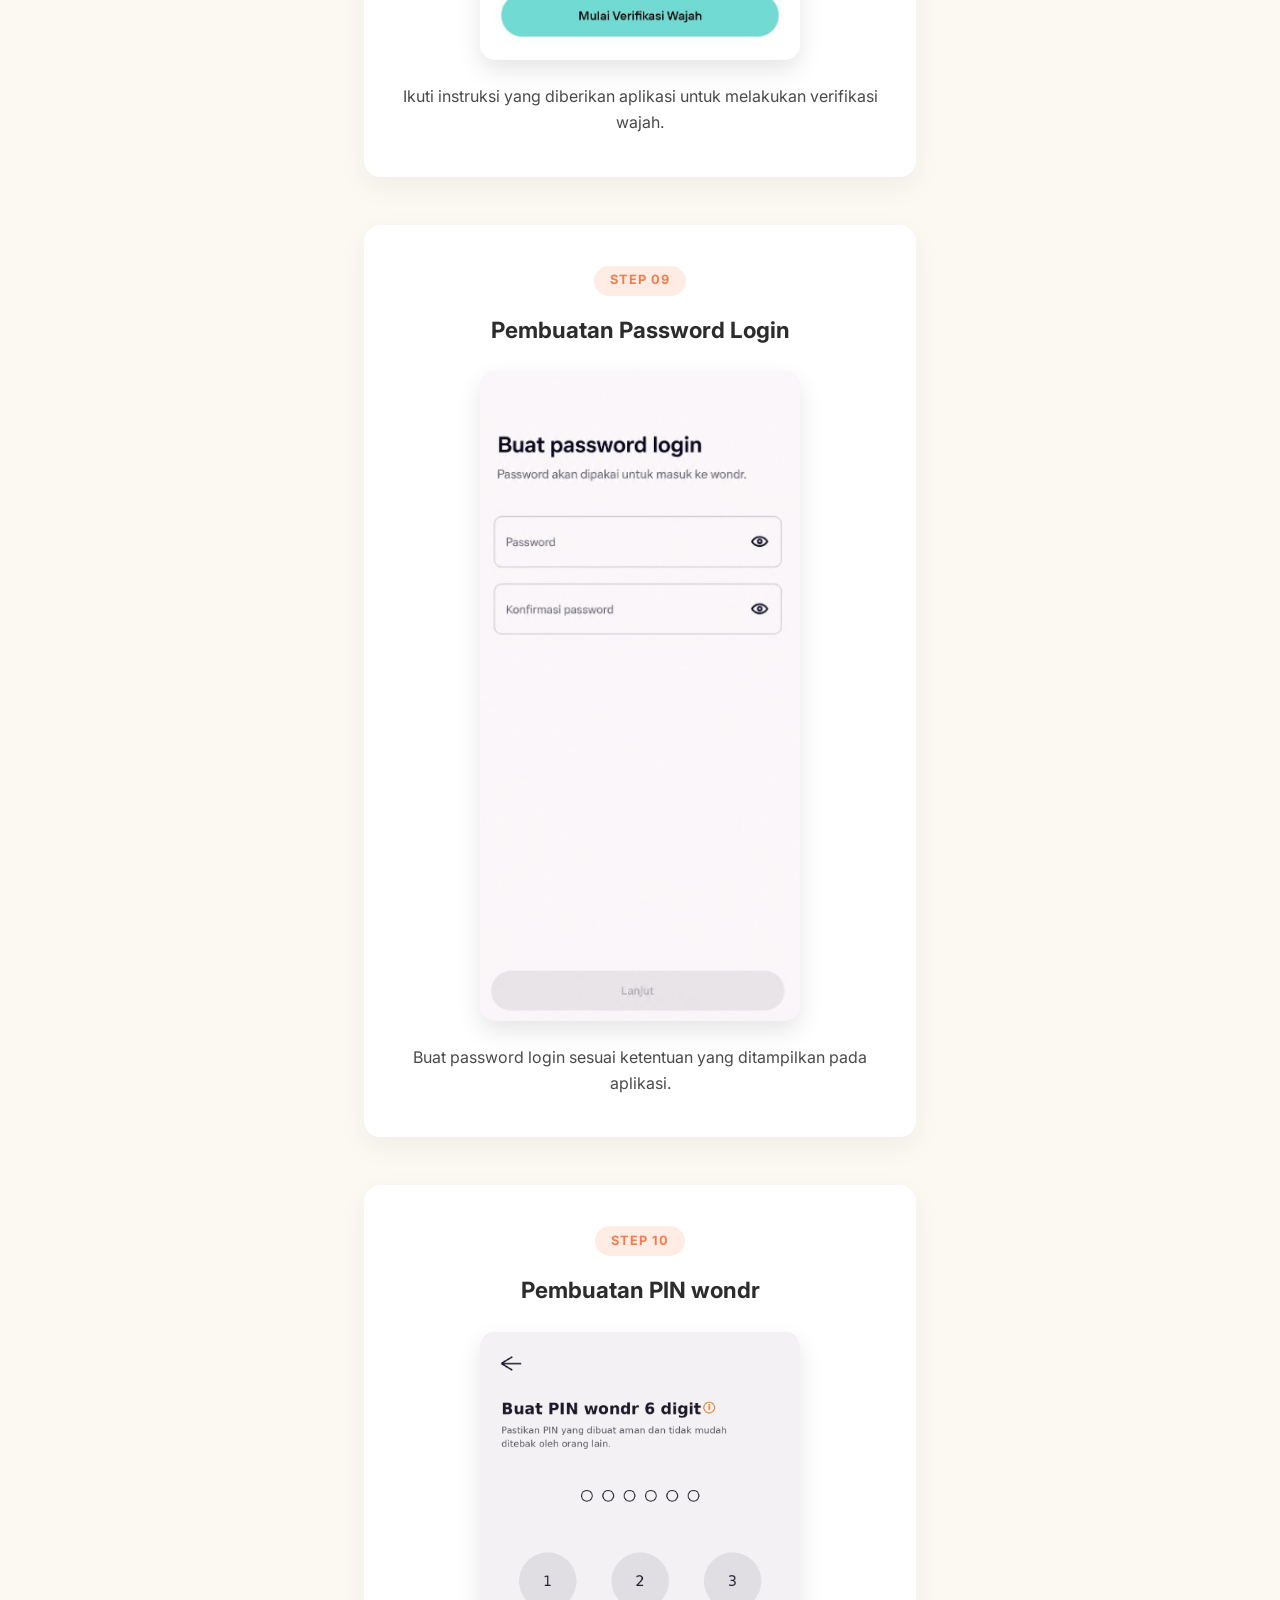
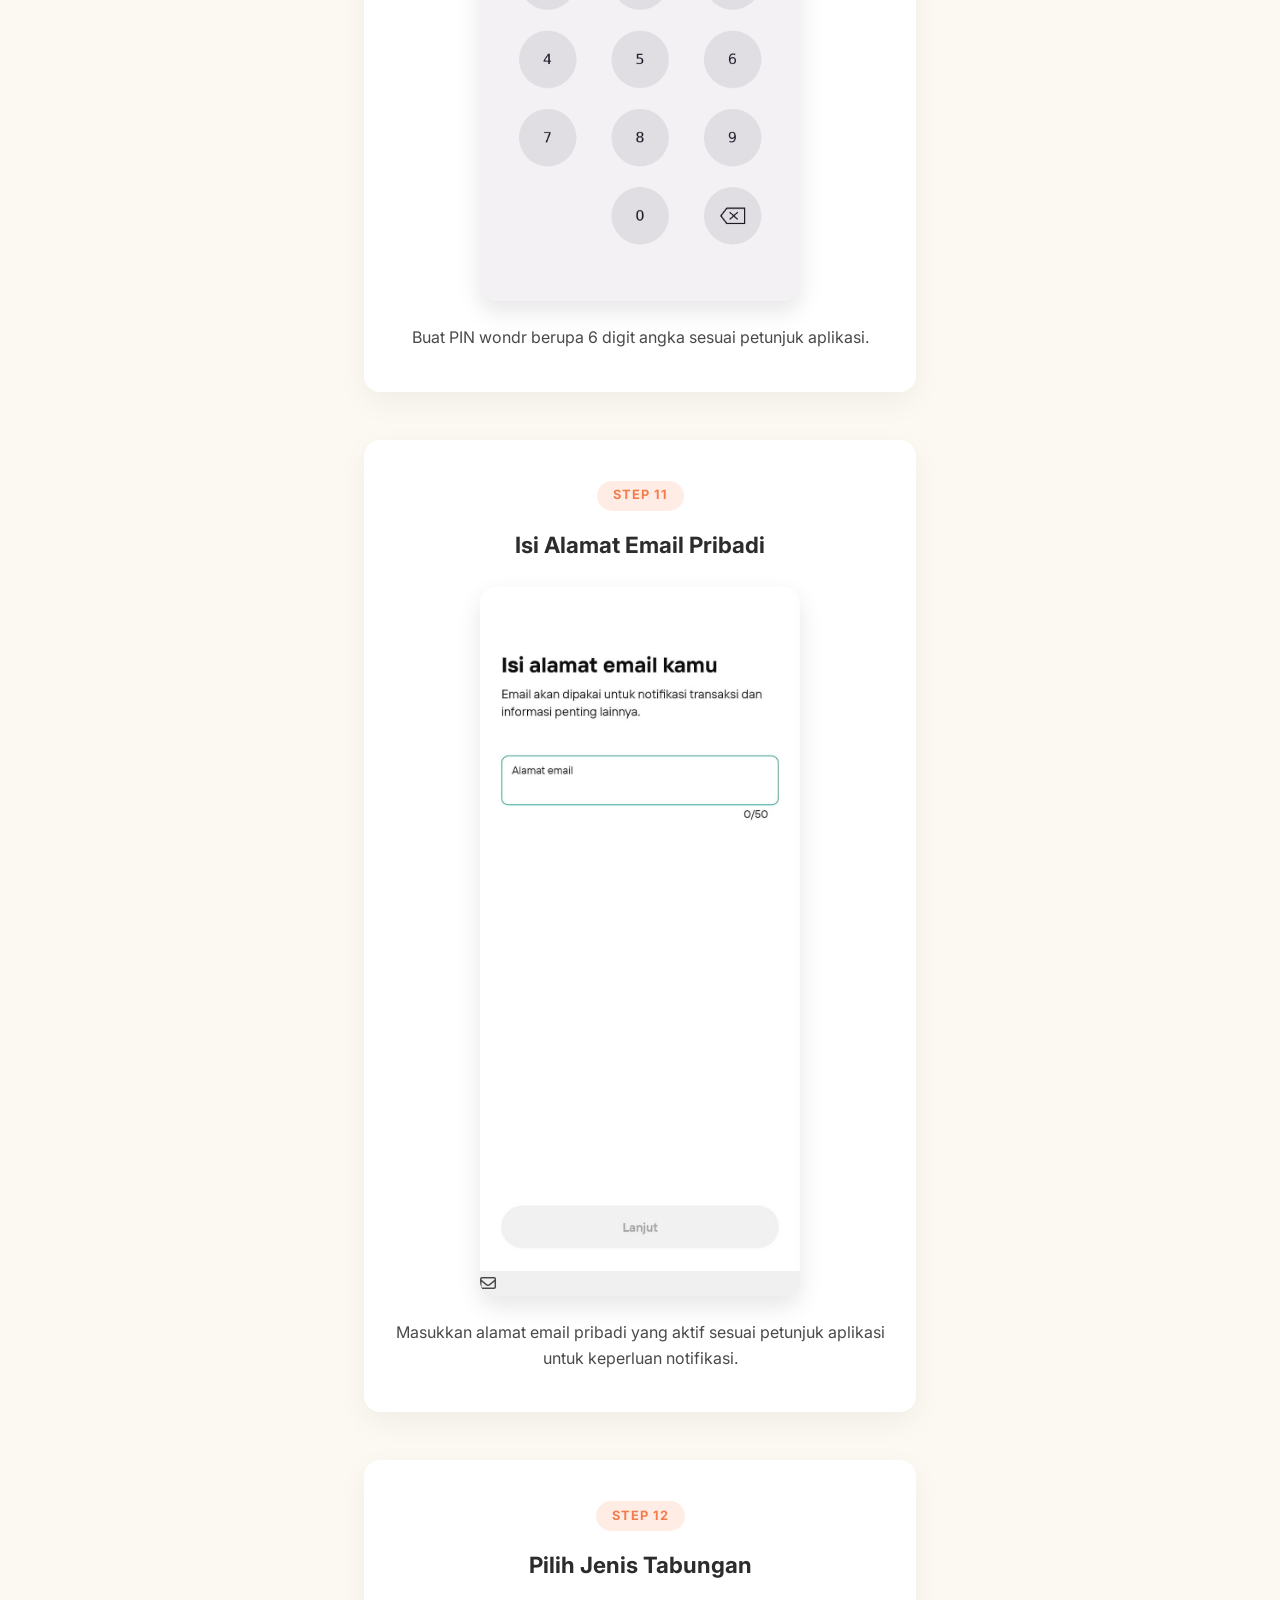
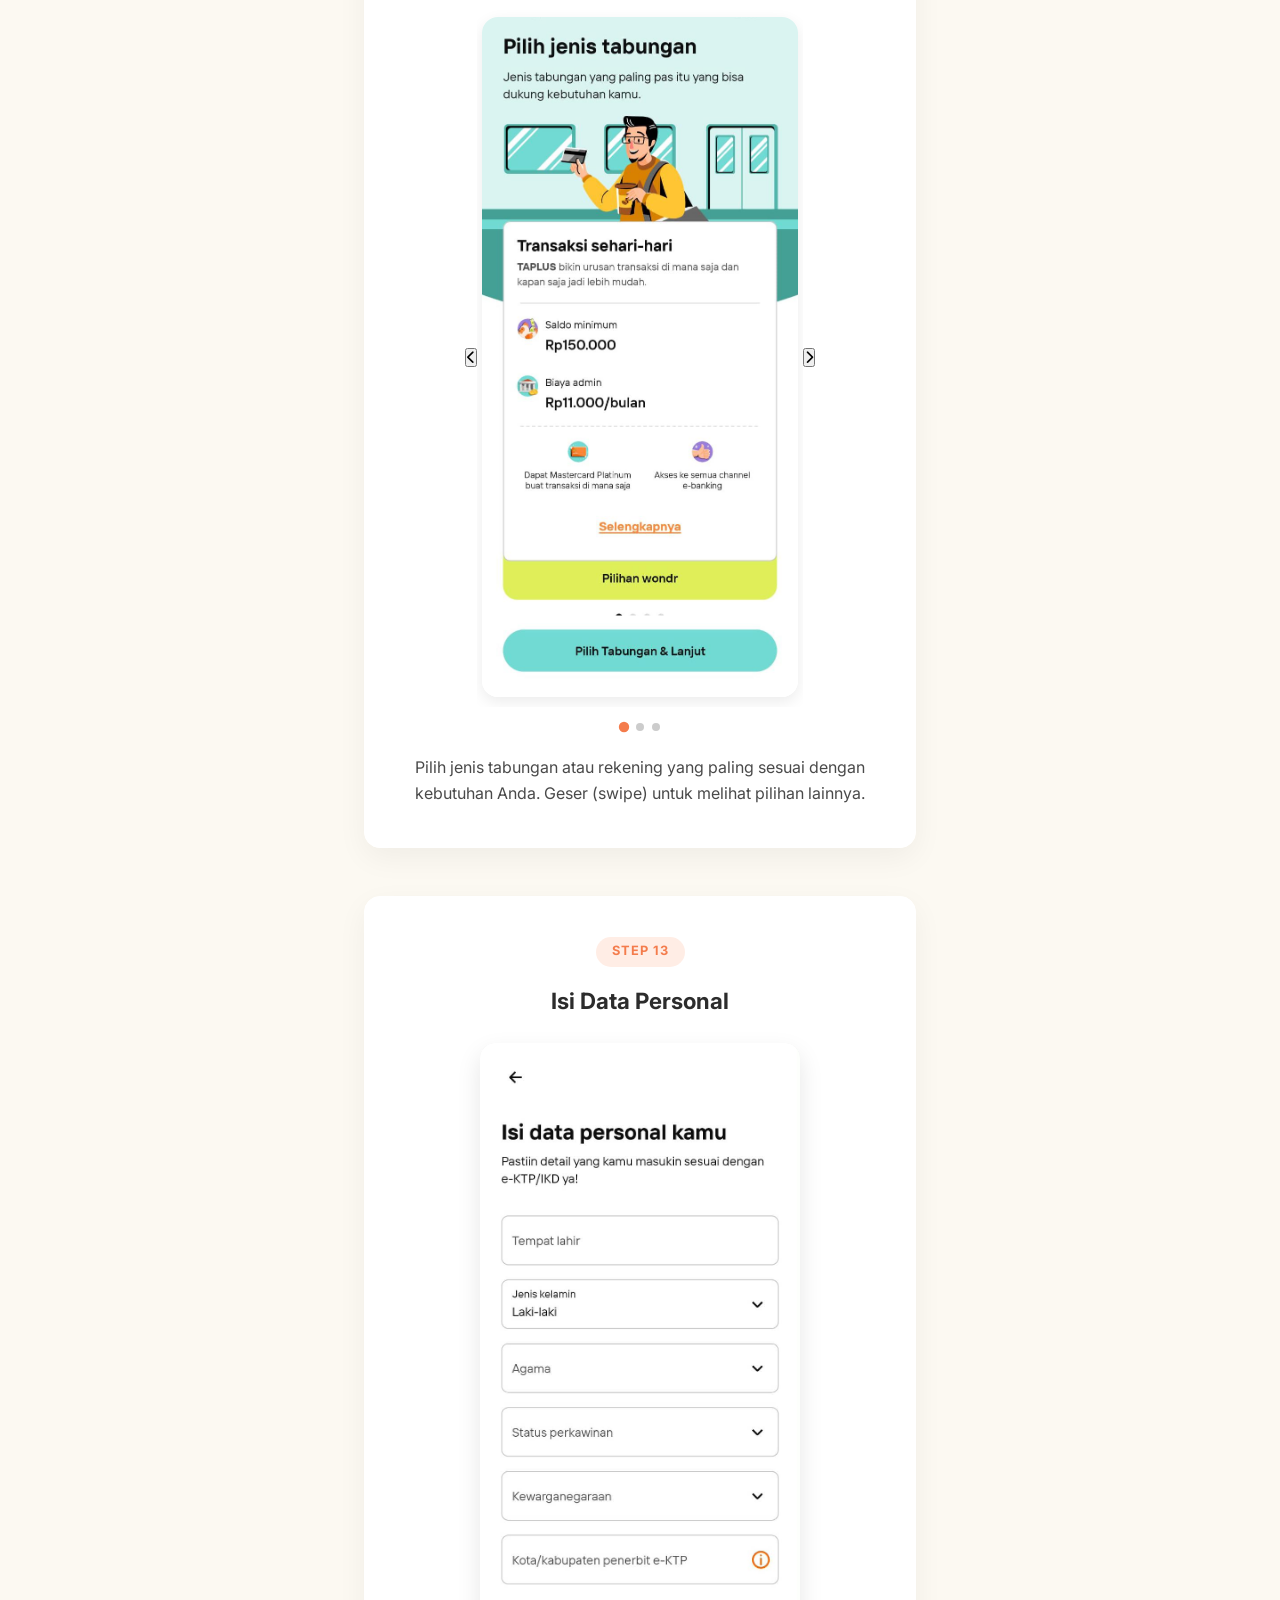
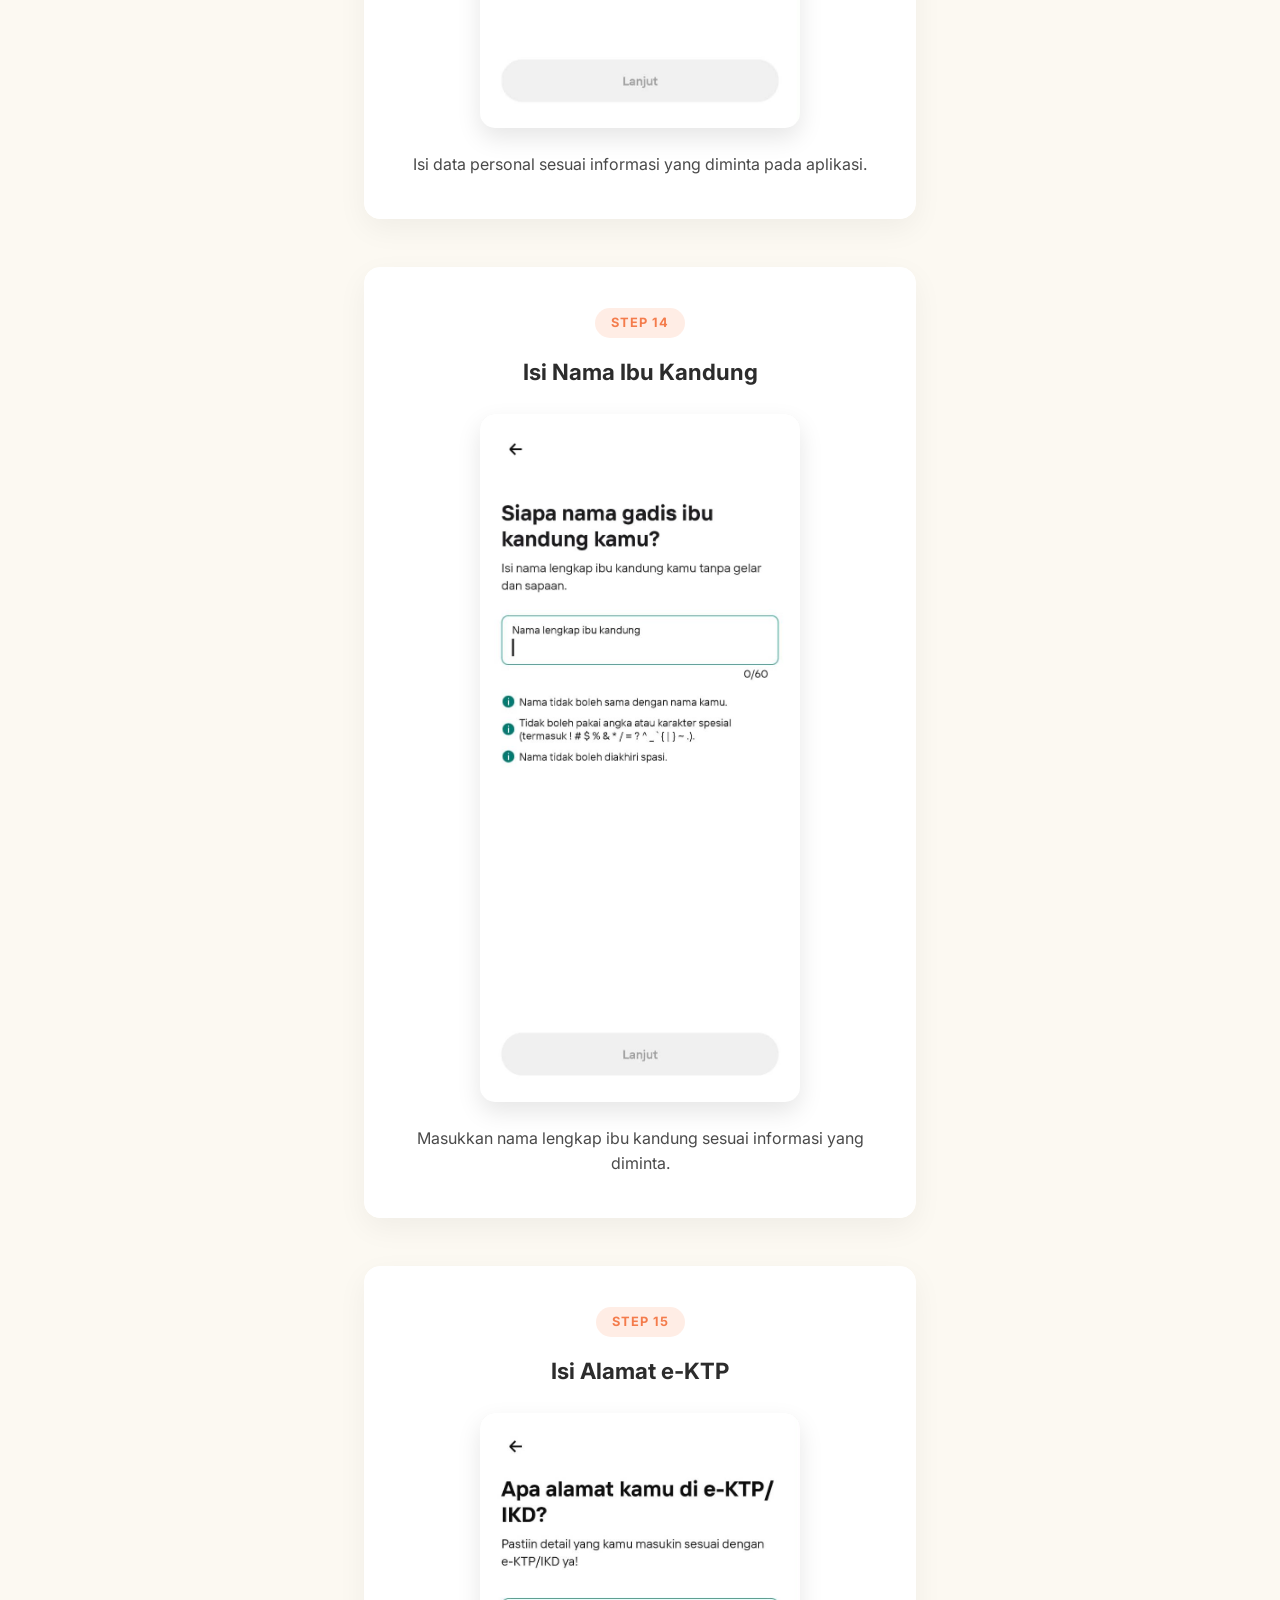
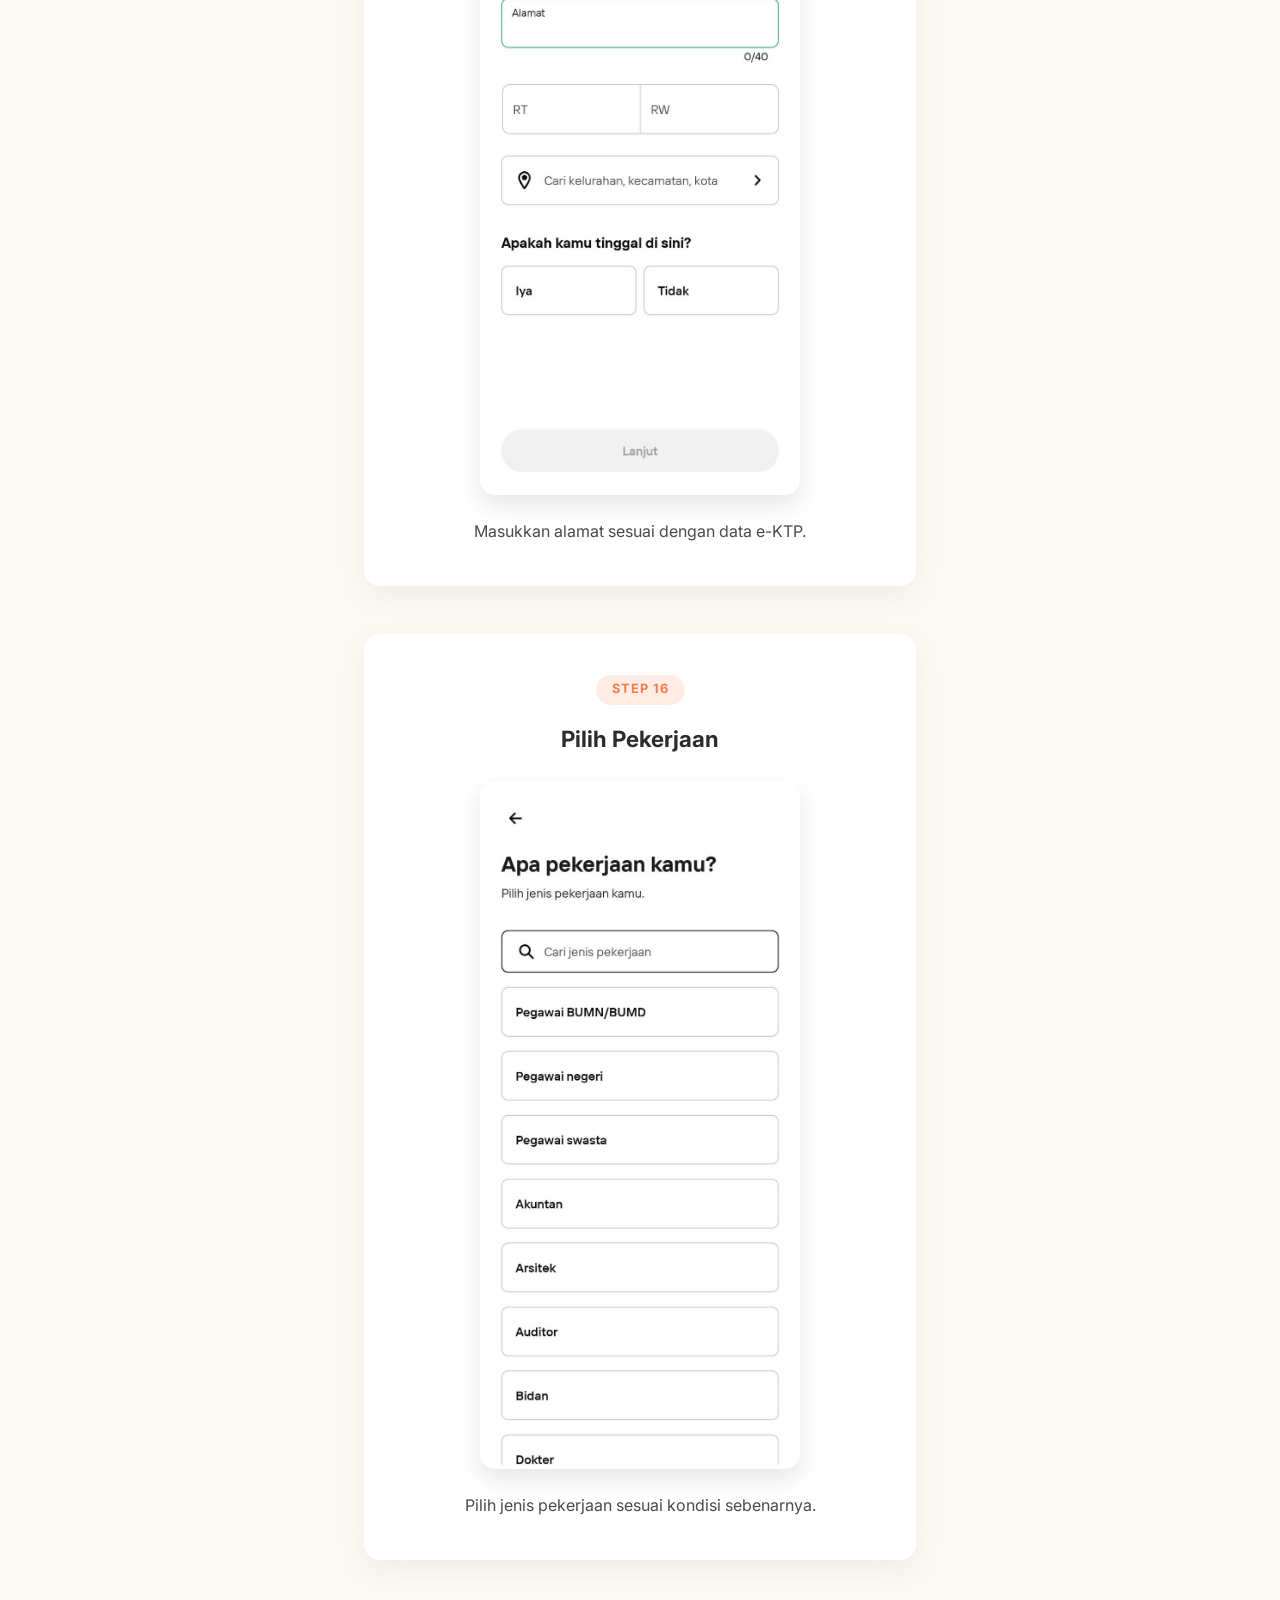
==== commit 5cf4bfc5: "Update pembukaan-rekening.html" ====
--- a/pembukaan-rekening.html
+++ b/pembukaan-rekening.html
@@ -117,7 +117,7 @@
                     <div class="anim-overlay scanner-line"></div>
                 </div>
                 <div class="step-desc">
-                    <p>Tekan "Lanjut", lalu periksa semua data apakah sudah sesuai seperti yang ada di e-KTP</p>
+                    <p>Tekan “Lanjut”, lalu ambil foto e-KTP. Setelah itu, periksa kembali data yang ditampilkan dan pastikan sudah sesuai dengan e-KTP.</p>
                 </div>
             </div>
 
@@ -301,7 +301,7 @@
                 <div class="img-wrapper">
                     <img src="assets/images/pembukaan/step-25.png" class="step-image">
                 </div>
-                <div class="step-desc"><p>Lakukan verifikasi melalui email yang dikirimkan.</p></div>
+                <div class="step-desc"><p>Lakukan verifikasi email dengan memasukkan kode OTP yang dikirim ke alamat email yang telah didaftarkan. Kode OTP ini digunakan untuk memastikan bahwa email tersebut benar milik Anda.</p></div>
             </div>
 
             <!-- STEP 26 : SUCCESS OPTIONS -->
@@ -343,4 +343,4 @@
 
     <script src="script.js"></script>
 </body>
-</html>+</html>
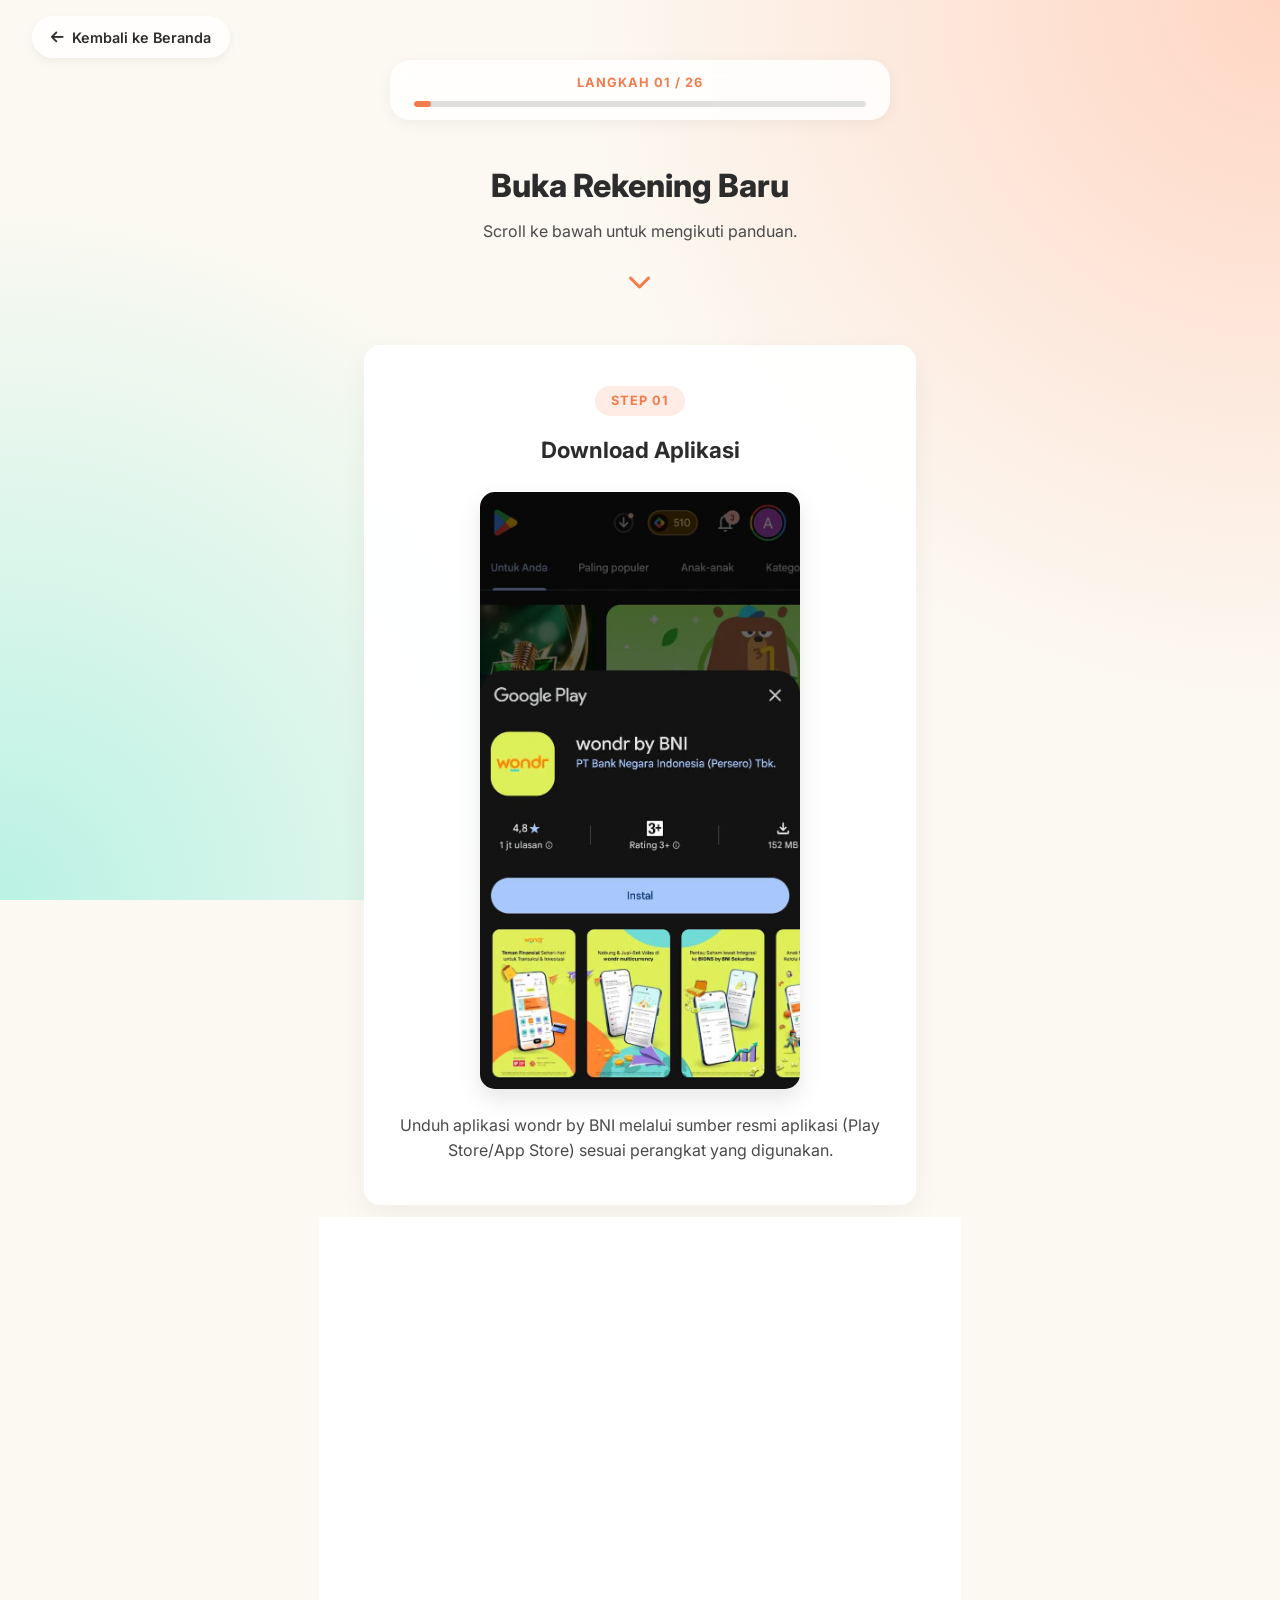
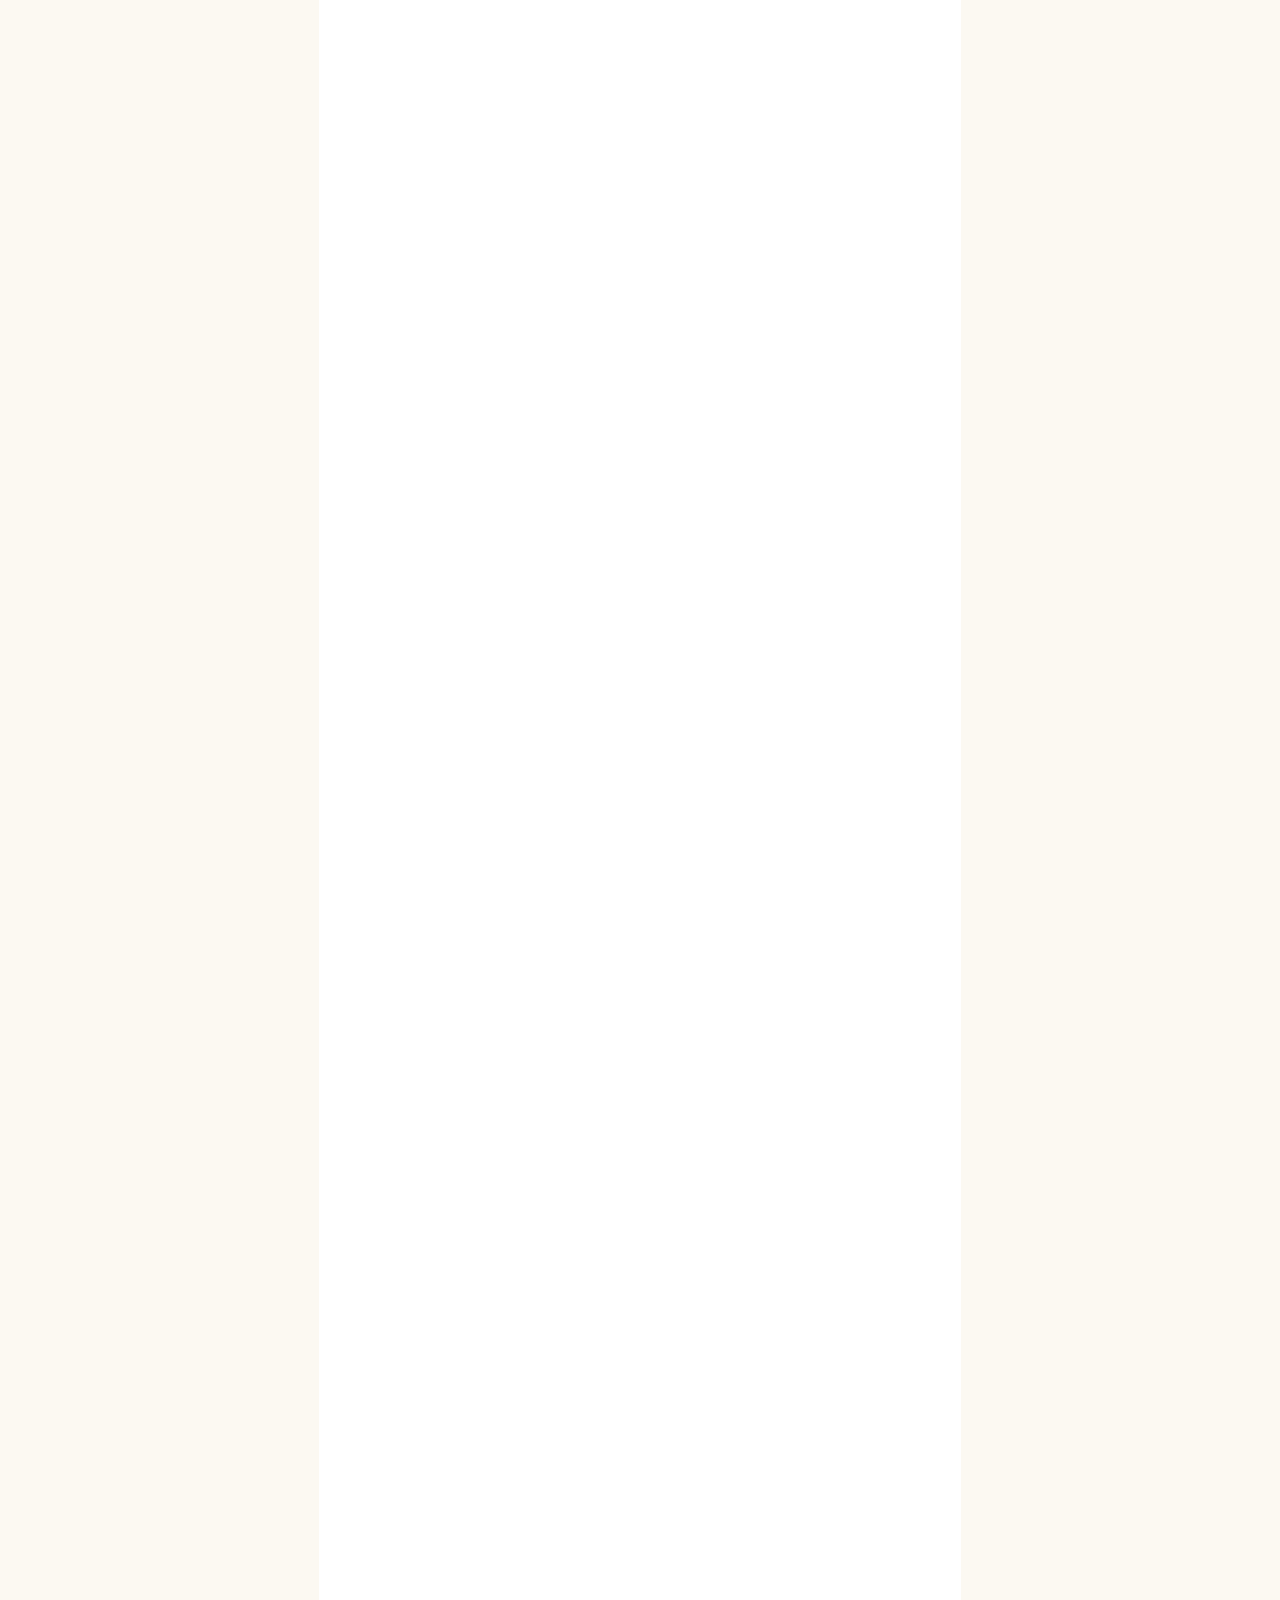
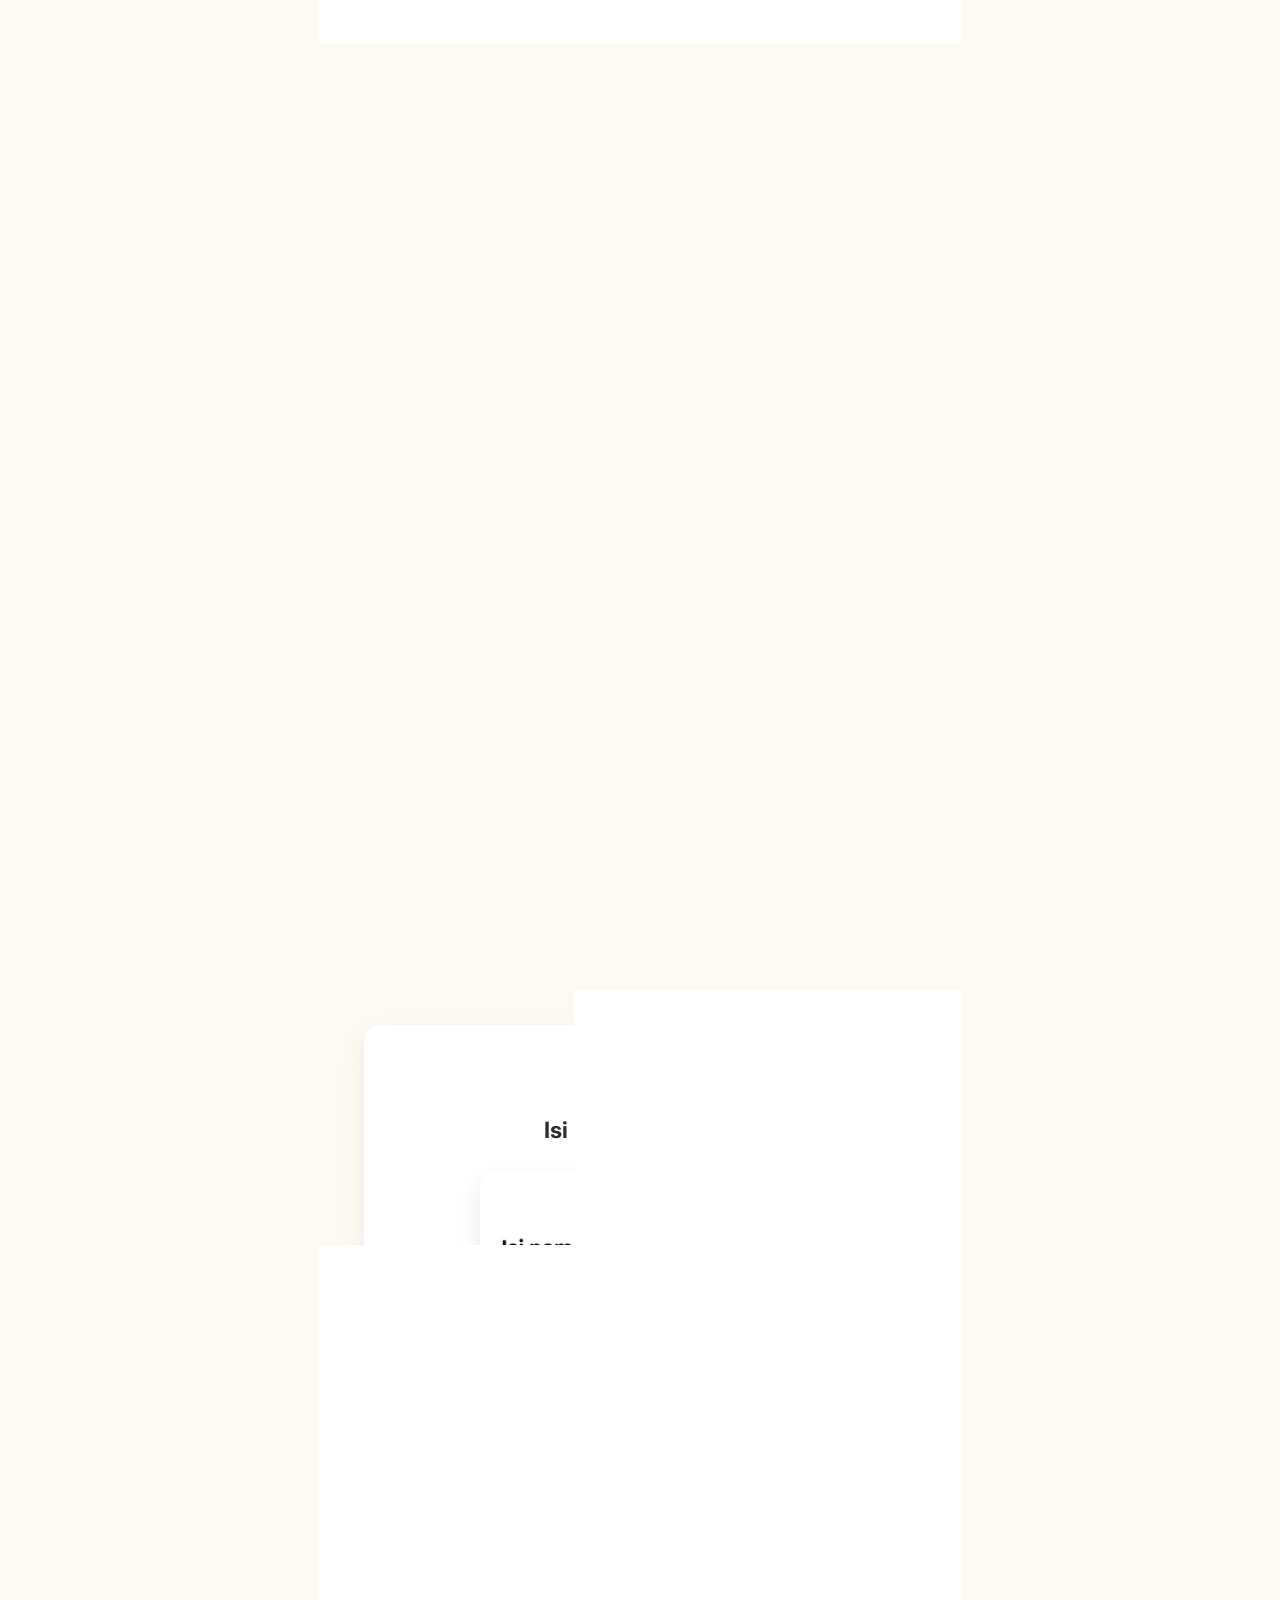
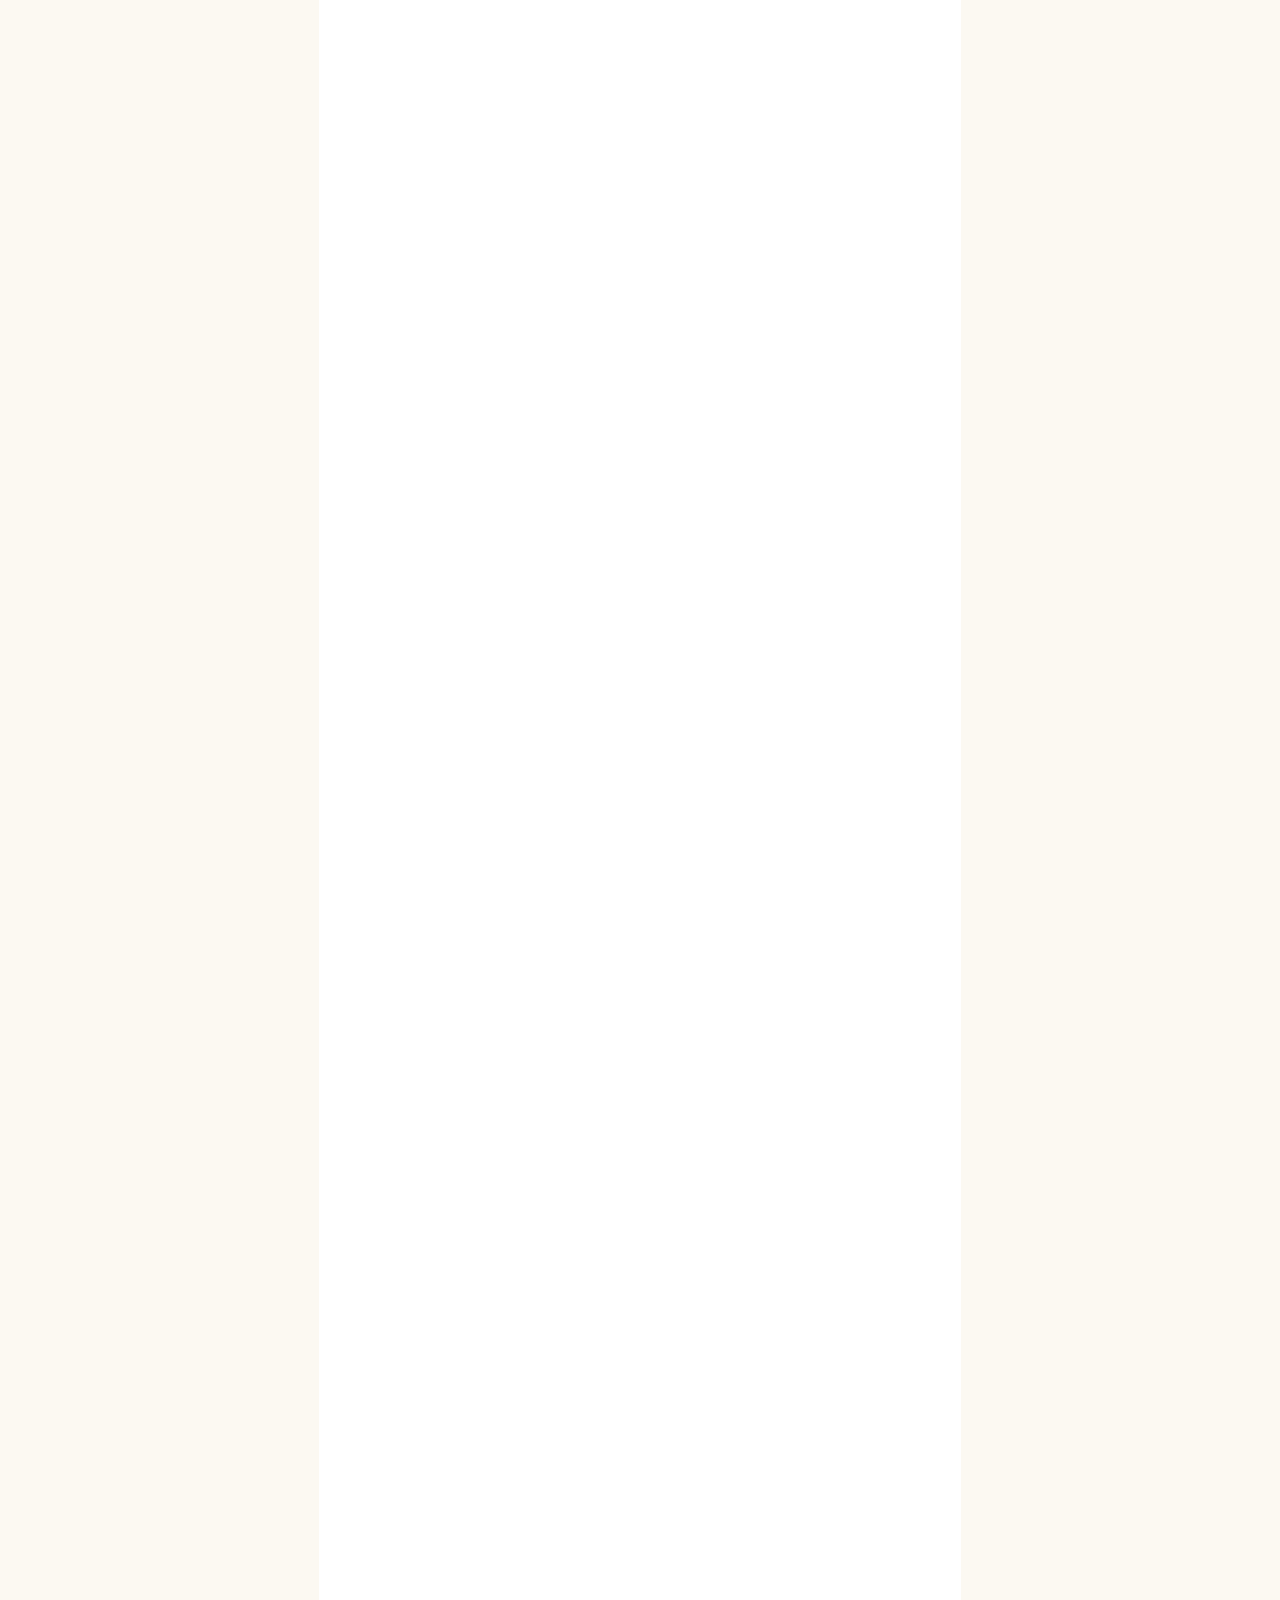
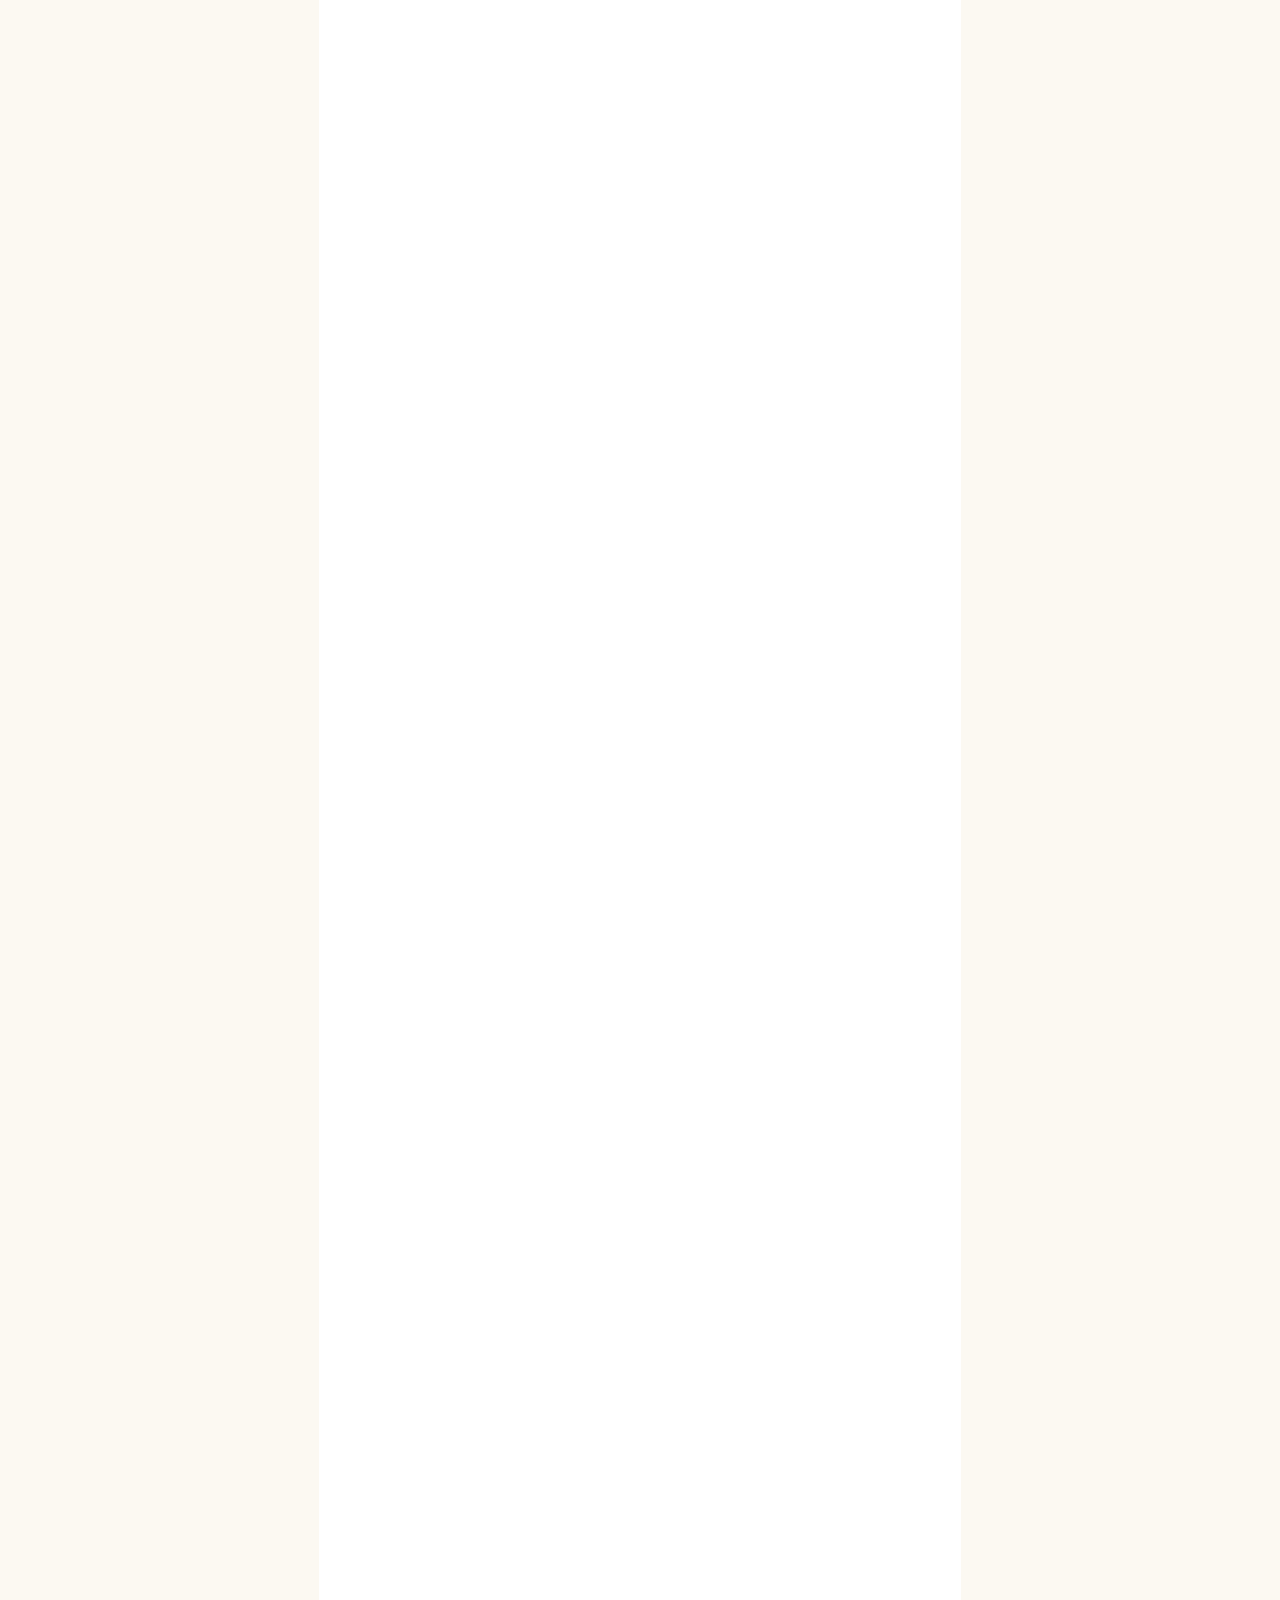
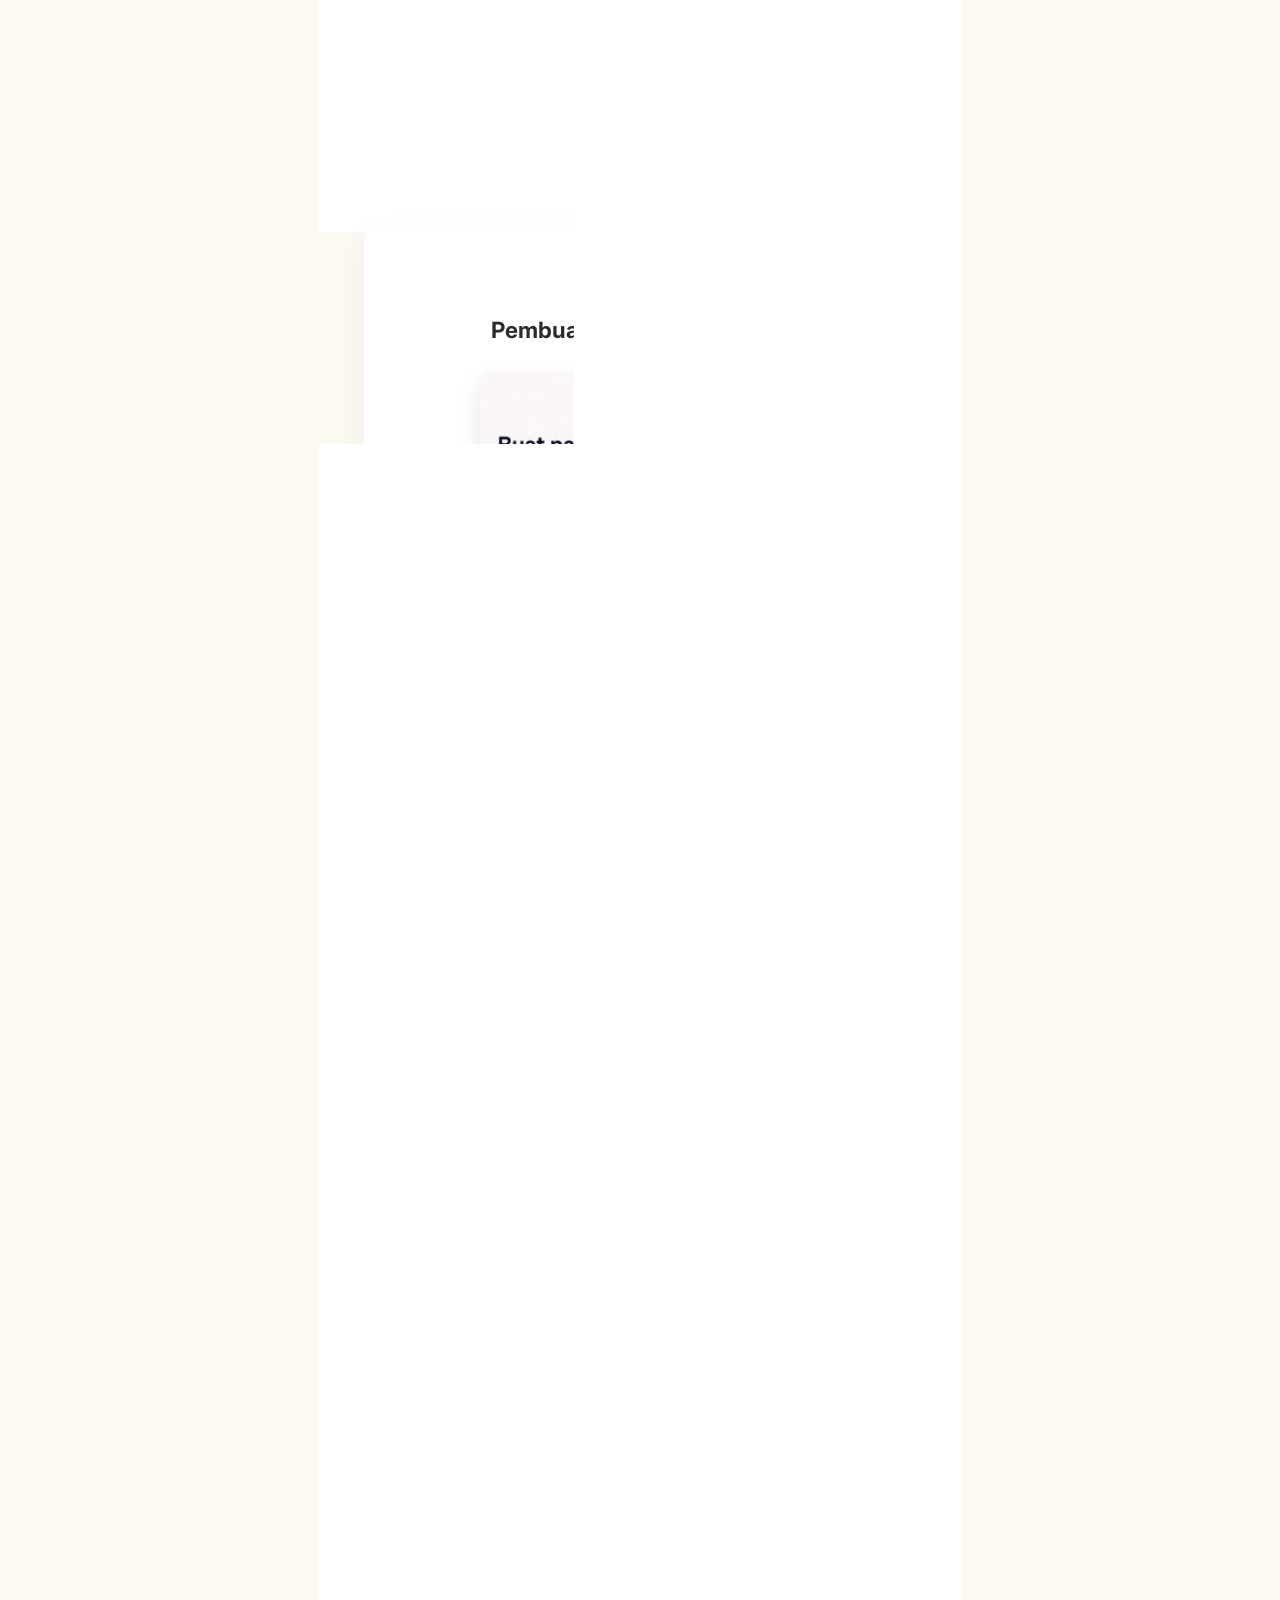
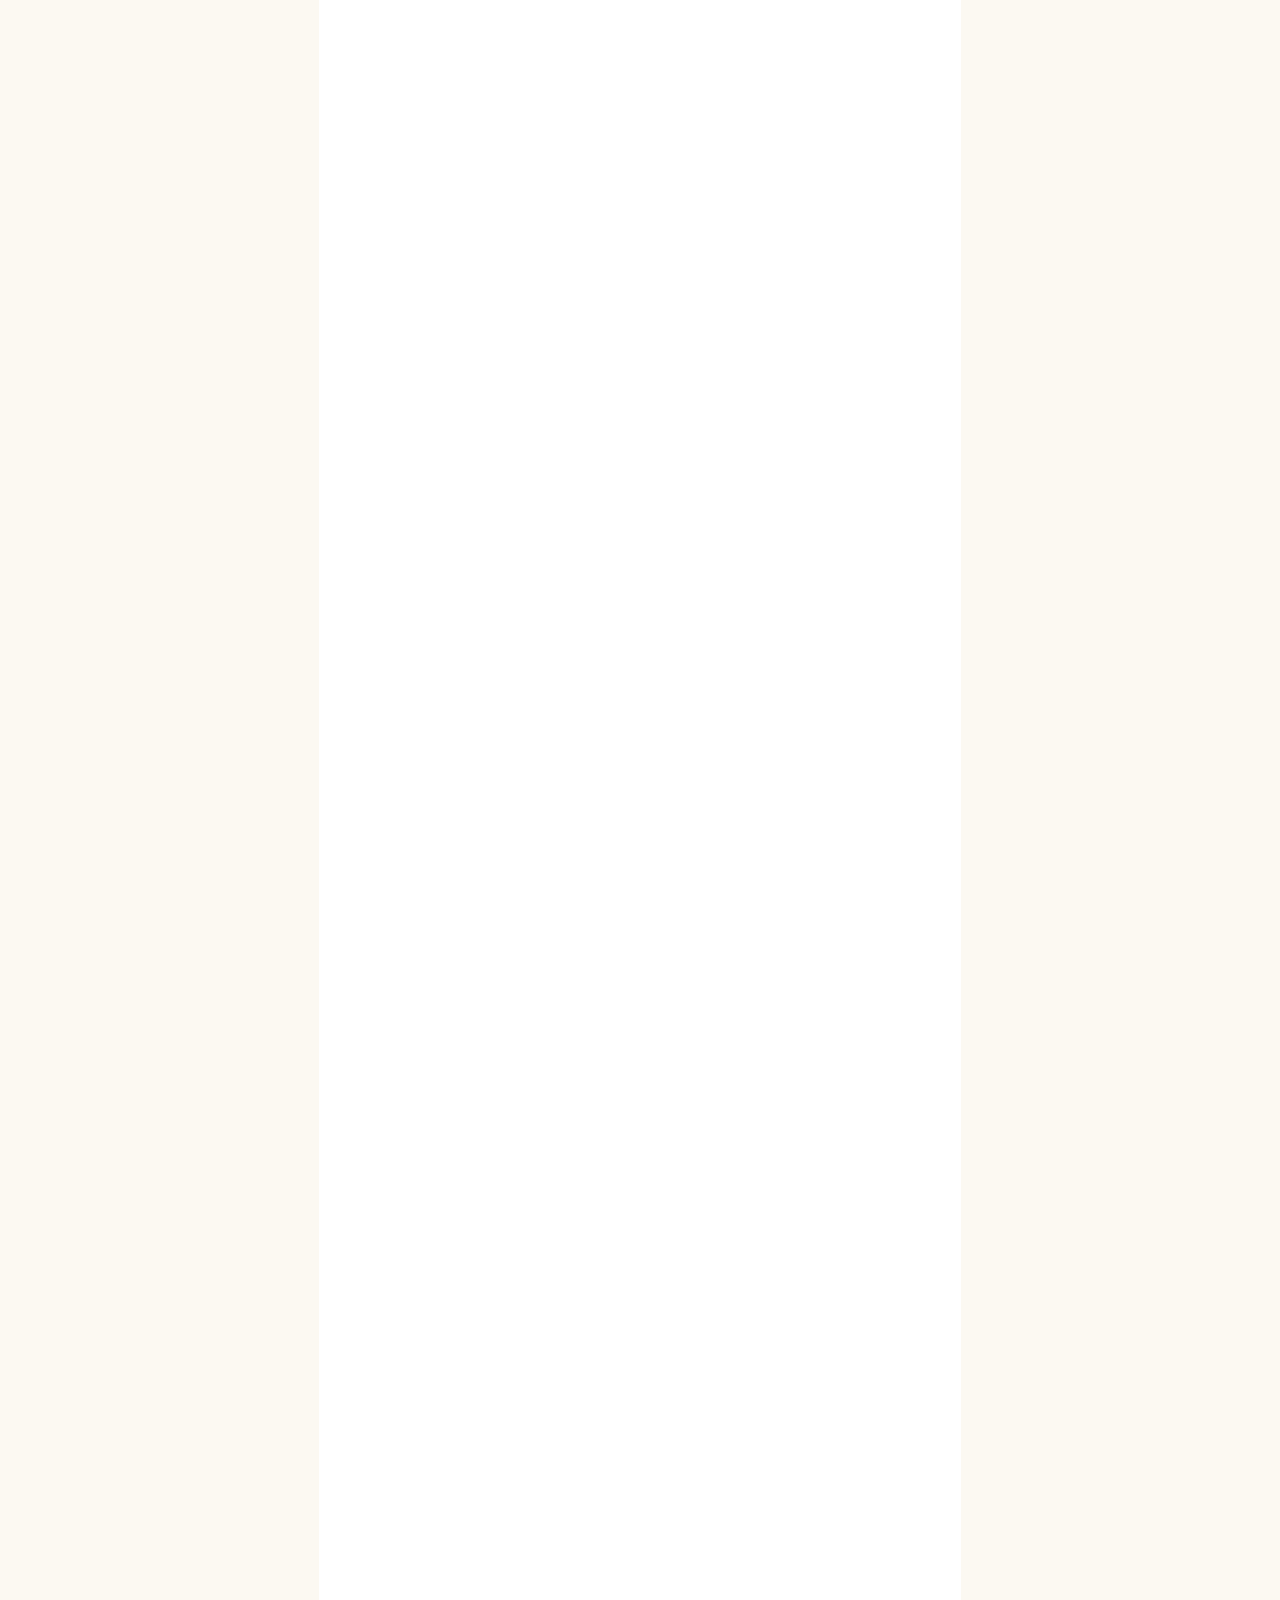
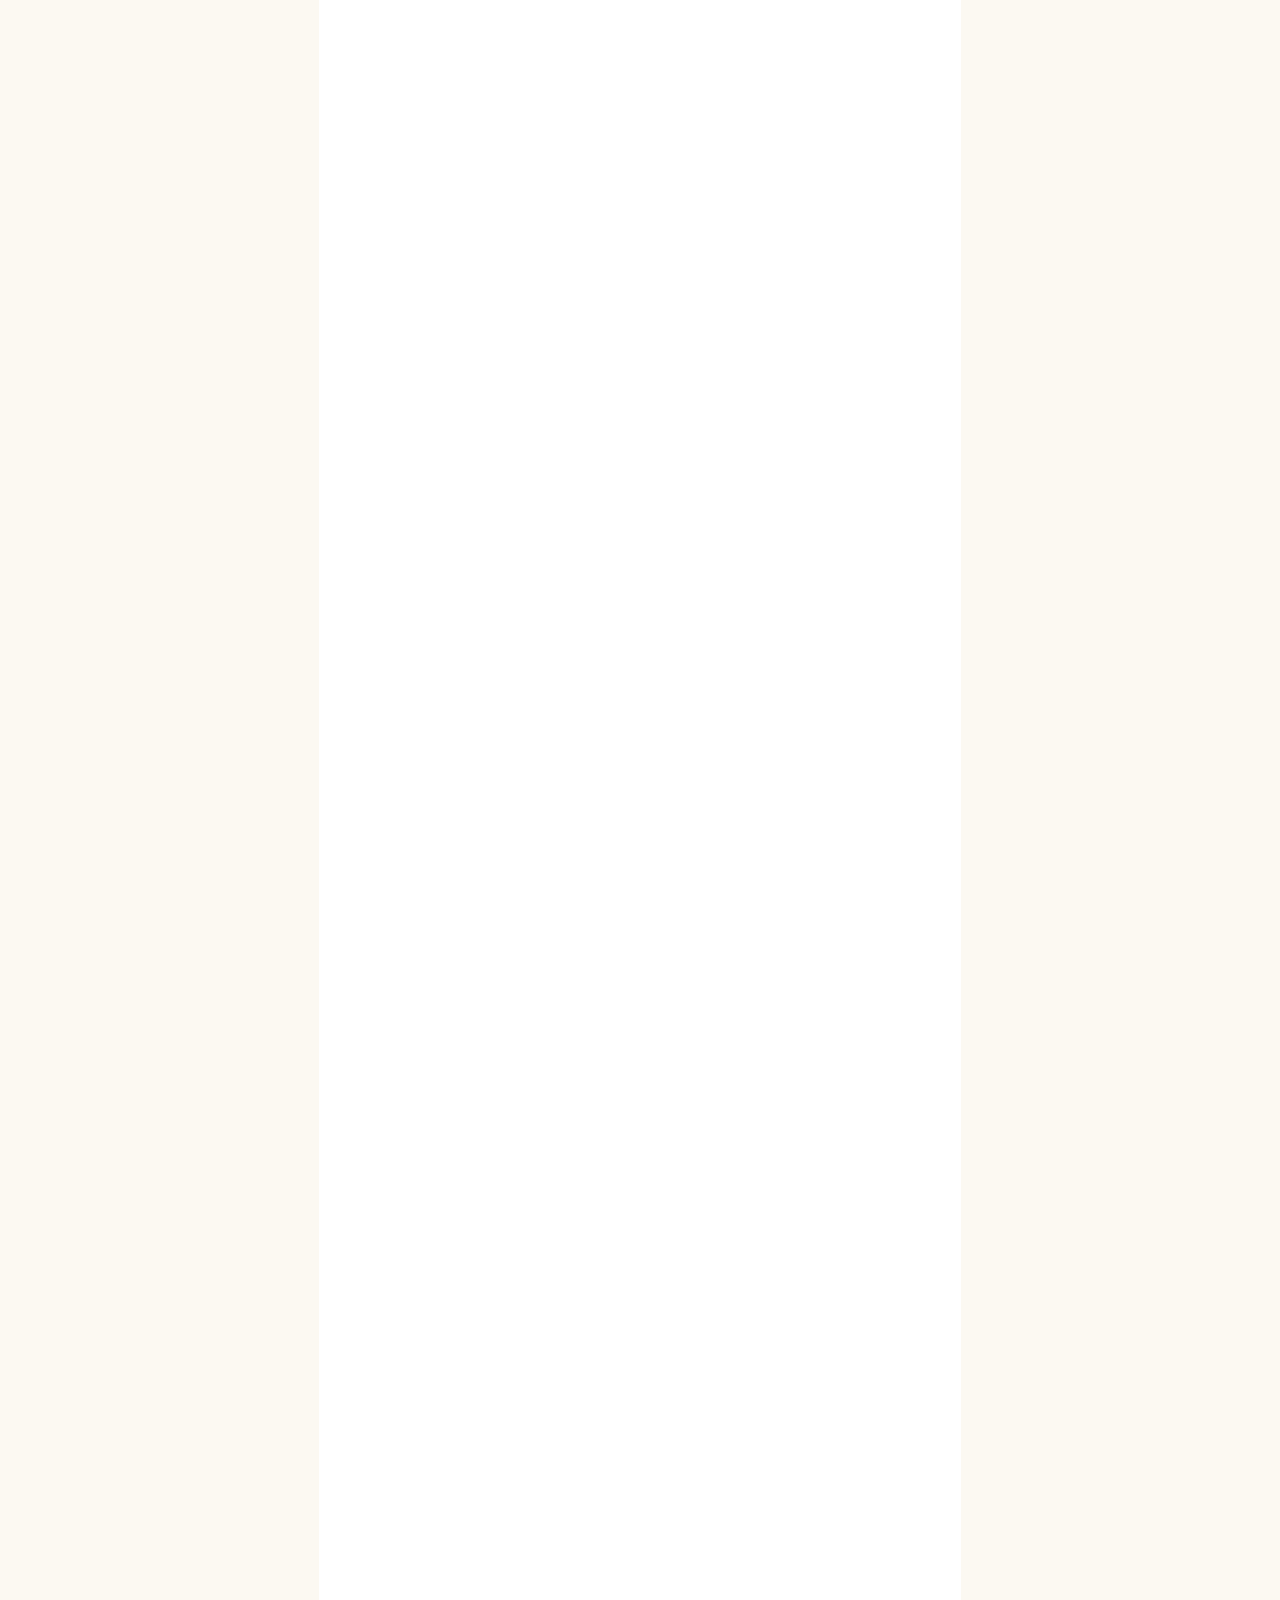
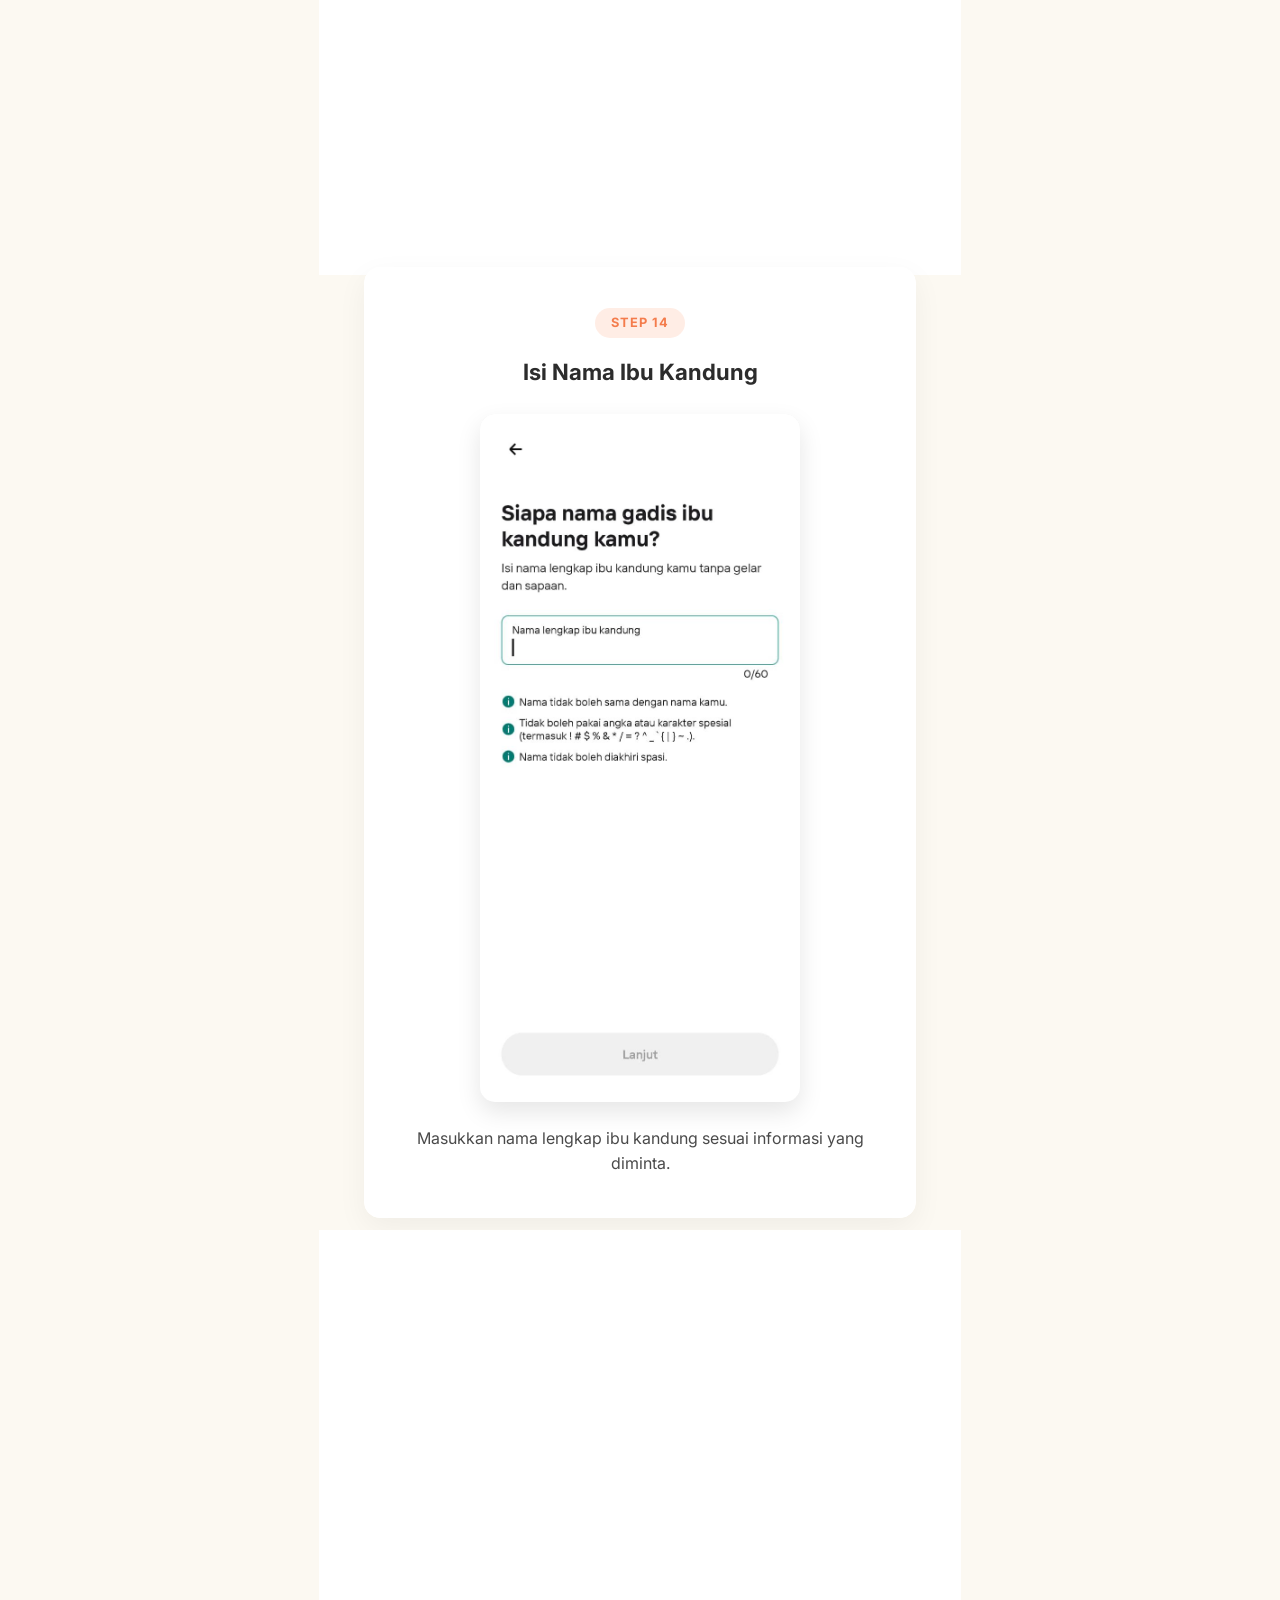
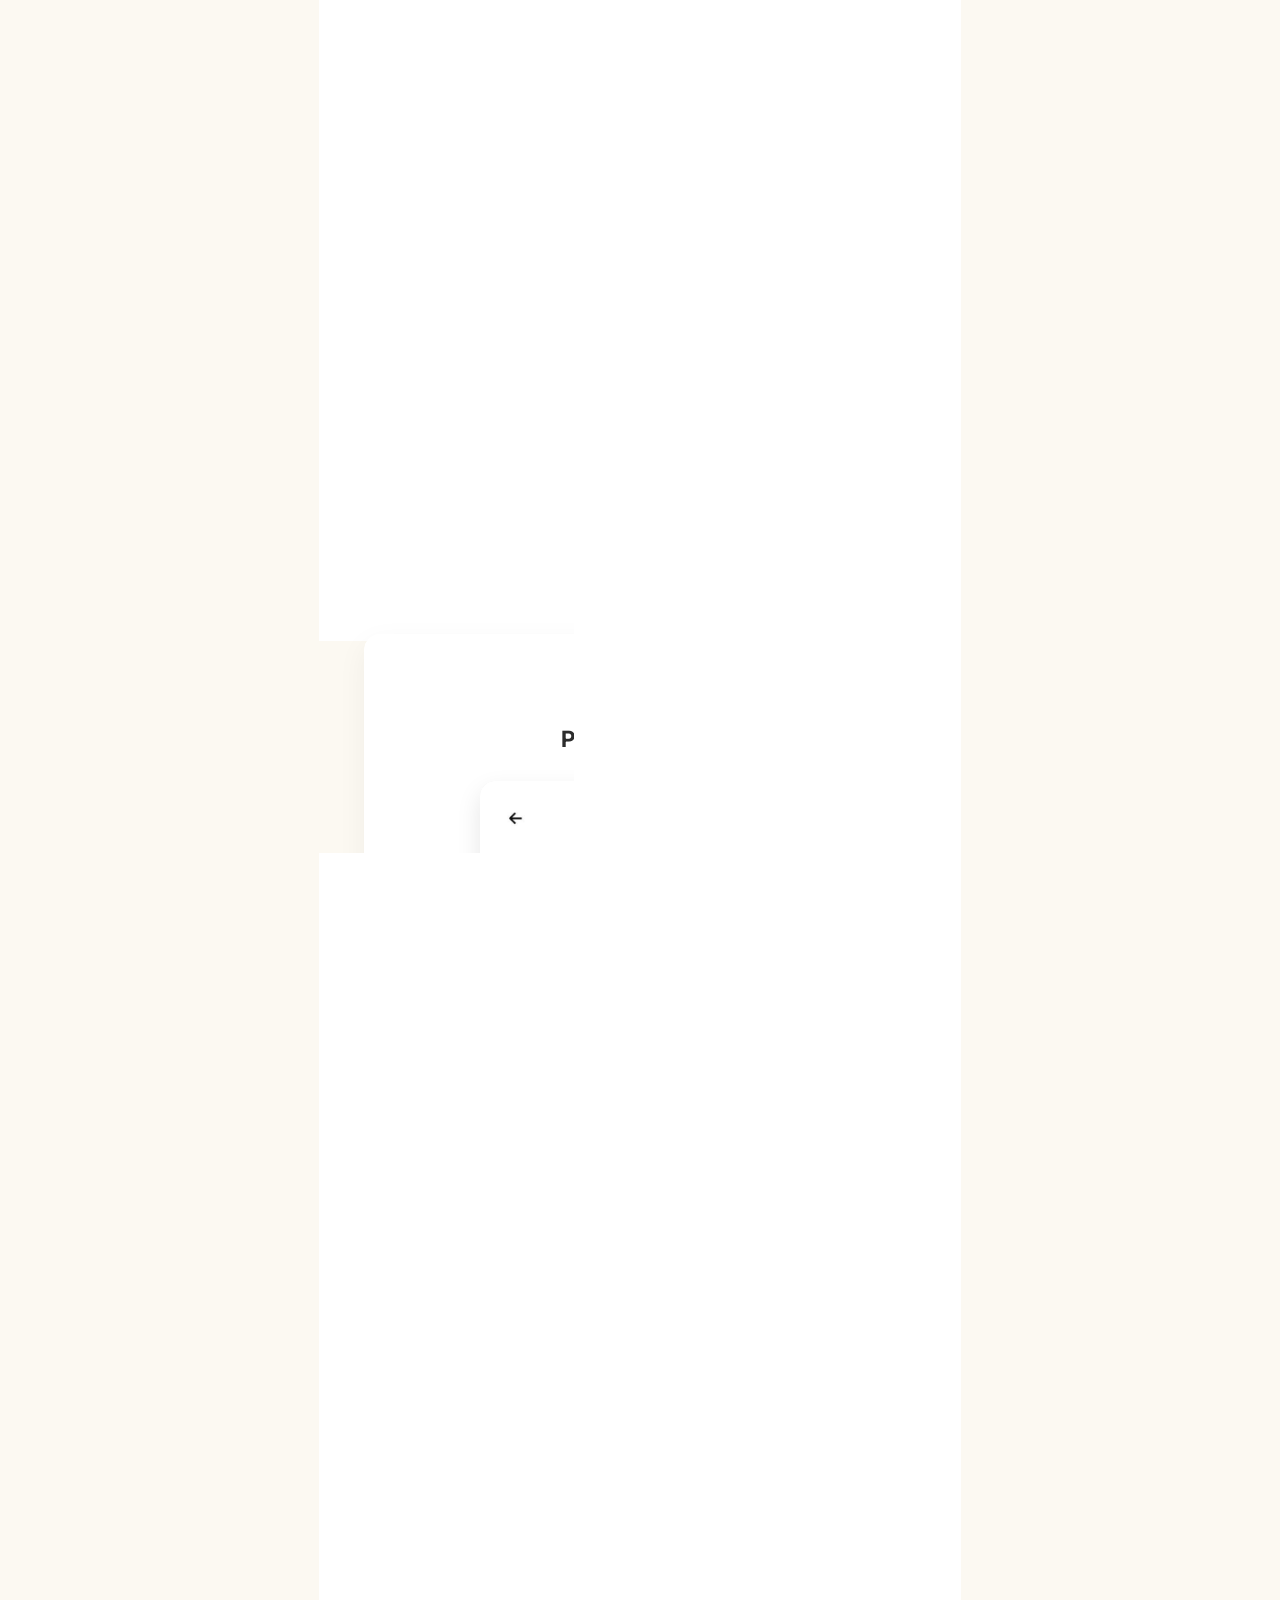
==== commit 090406a4: "Update print statement from 'Hello' to 'Goodbye'" ====
--- a/pembukaan-rekening.html
+++ b/pembukaan-rekening.html
@@ -330,7 +330,7 @@
                 <i class="fa-solid fa-hand-holding-heart"></i>
             </div>
             <h2>Terima Kasih!</h2>
-            <p>Anda telah menyelesaikan panduan interaktif BNI DigiCS.</p>
+            <p>Anda telah menyelesaikan panduan interaktif Wondr by BNI.</p>
             <p class="small-text mt-2">Semoga panduan ini bermanfaat untuk Anda.</p>
             <a href="index.html" class="btn-primary mt-3"><i class="fa-solid fa-house"></i> Halaman Utama</a>
         </div>
